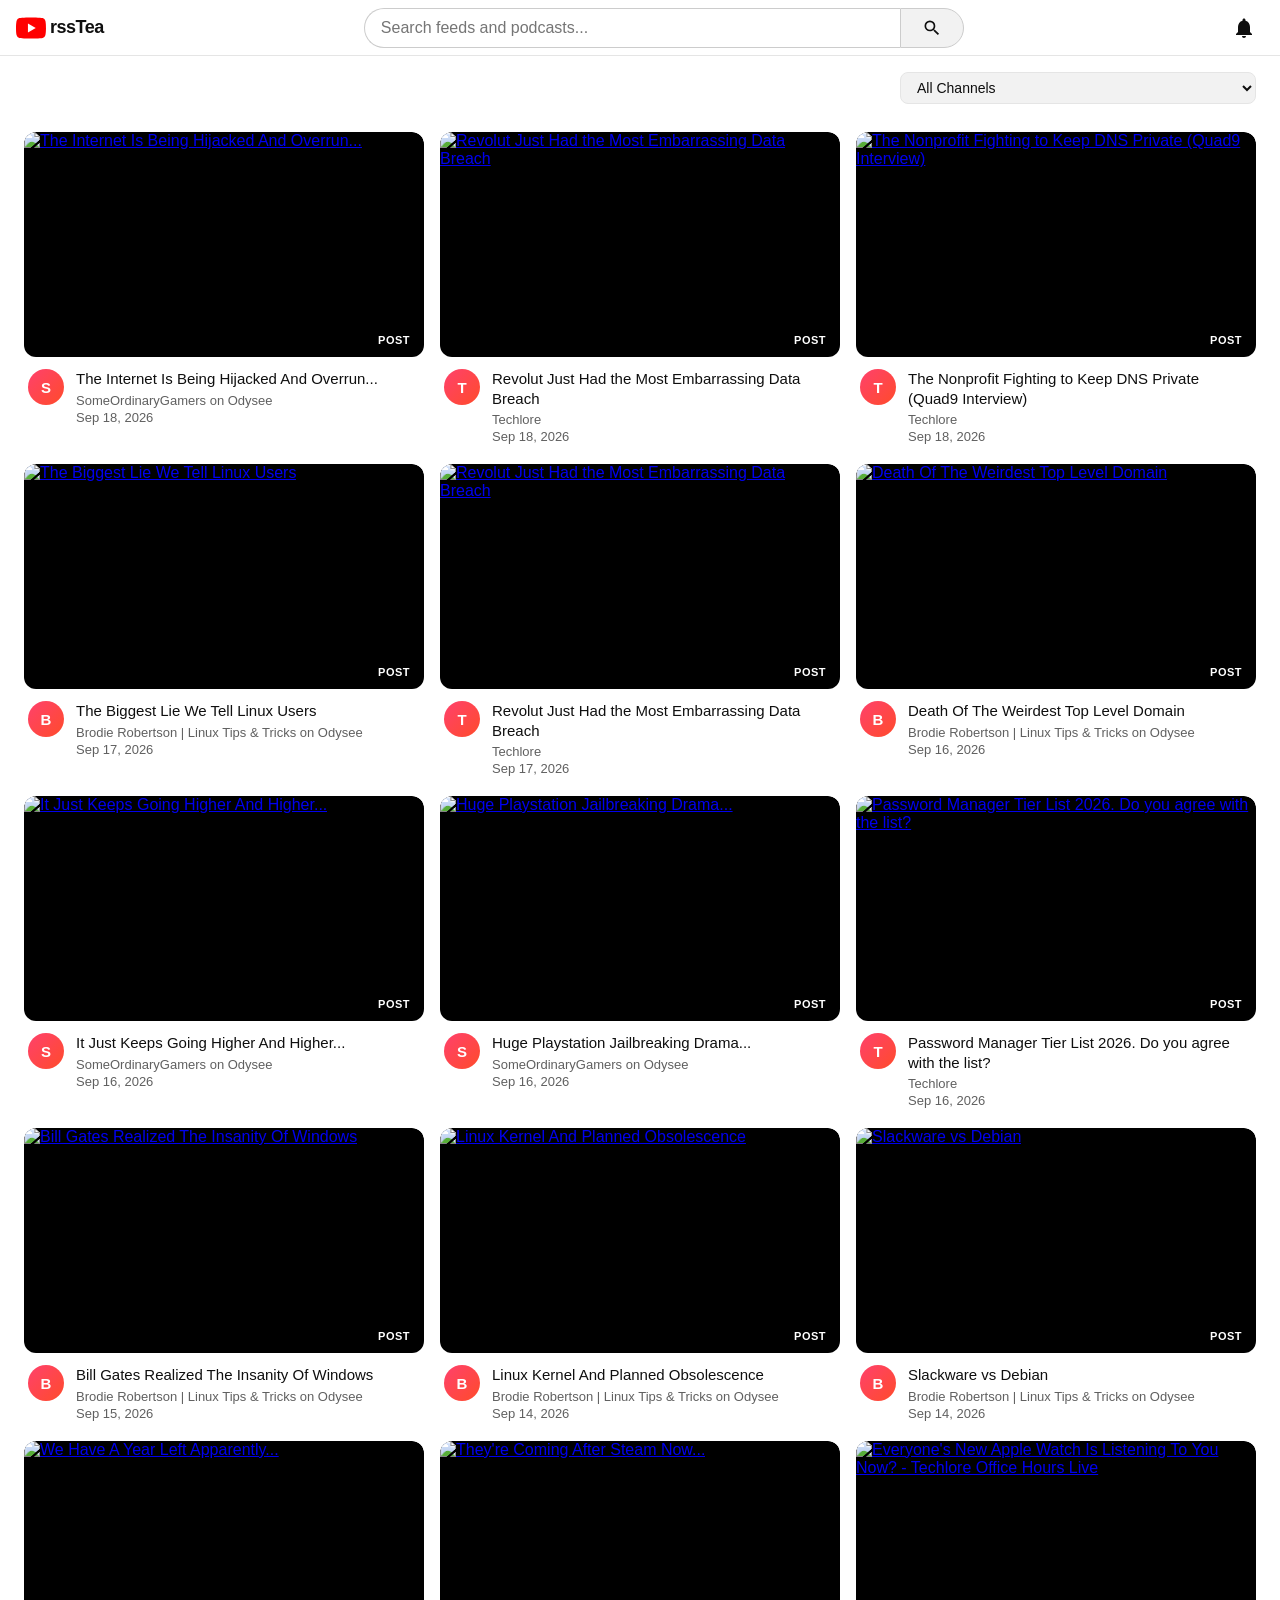
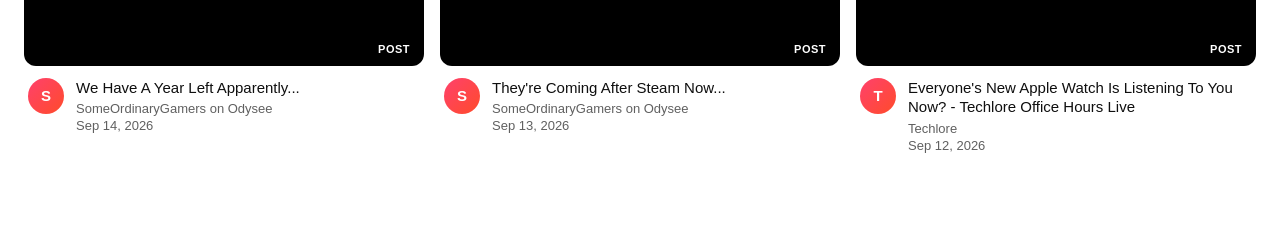
==== public/index.html @ af1d00d0 "Updating the repository" ====
<!DOCTYPE html>
<html lang="en">
<head>
    <title>rssTea - YouTube Style RSS & Podcast Reader</title>
    <meta name="description" content="rssTea is a fast, lightweight RSS and podcast Web Viewer in YouTube style interface."/>
    <link rel="shortcut icon" href="favicon.ico"> 
    <link rel="icon" href="favicon.png">
    <link rel="manifest" href="manifest.json" />
    <meta name="apple-mobile-web-app-capable" content="yes" />
    <meta name="apple-mobile-web-app-title" content="rssTea" />
    <meta name="apple-mobile-web-app-status-bar-style" content="default" />
    <meta name="viewport" content="width=device-width, initial-scale=1.0, minimum-scale=1.0">
    <meta charset="utf-8">
    <link rel="stylesheet" href="theme.css" type="text/css">
</head>
<body>

<header id="yt-header">
    <div class="header-left">
        <a href="#" class="yt-logo">
            <svg class="yt-icon" viewBox="0 0 24 24" width="30" height="30"><path fill="#FF0000" d="M23.498 6.186a3.016 3.016 0 0 0-2.122-2.136C19.505 3.545 12 3.545 12 3.545s-7.505 0-9.377.505A3.017 3.017 0 0 0 .502 6.186C0 8.07 0 12 0 12s0 3.93.502 5.814a3.016 3.016 0 0 0 2.122 2.136c1.871.505 9.376.505 9.376.505s7.505 0 9.377-.505a3.015 3.015 0 0 0 2.122-2.136C24 15.93 24 12 24 12s0-3.93-.502-5.814z"/><path fill="#FFFFFF" d="M9.545 15.568V8.432L15.818 12l-6.273 3.568z"/></svg>
            <span class="logo-text">rssTea</span>
        </a>
    </div>
    <div class="header-center">
        <div class="search-box">
            <input type="text" id="yt-search-input" placeholder="Search feeds and podcasts...">
            <button class="search-btn" aria-label="Search">
                <svg viewBox="0 0 24 24" width="20" height="20" fill="currentColor"><path d="M15.5 14h-.79l-.28-.27A6.471 6.471 0 0 0 16 9.5 6.5 6.5 0 1 0 9.5 16c1.61 0 3.09-.59 4.23-1.57l.27.28v.79l5 4.99L20.49 19l-4.99-5zm-6 0C7.01 14 5 11.99 5 9.5S7.01 5 9.5 5 14 7.01 14 9.5 11.99 14 9.5 14z"/></svg>
            </button>
        </div>
    </div>
    <div class="header-right">
        <button class="icon-btn" id="notification-bell-btn" aria-label="Notifications" title="Toggle Push Notifications">
            <svg viewBox="0 0 24 24" width="24" height="24" fill="currentColor"><path d="M12 22c1.1 0 2-.9 2-2h-4c0 1.1.89 2 2 2zm6-6v-5c0-3.07-1.64-5.64-4.5-6.32V4c0-.83-.67-1.5-1.5-1.5s-1.5.67-1.5 1.5v.68C7.63 5.36 6 7.92 6 11v5l-2 2v1h16v-1l-2-2z"/></svg>
        </button>
    </div>
</header>

<div id="yt-app-container">

    <main id="main-content">
        <div id="filter-chips">
            <div class="channel-select-wrapper">
                <select name="changechannel" class="channel-dropdown"><option value="All">All Channels</option><option value="SomeOrdinaryGamers on Odysee">SomeOrdinaryGamers on Odysee</option><option value="Techlore">Techlore</option><option value="Brodie Robertson | Linux Tips &amp; Tricks on Odysee">Brodie Robertson | Linux Tips &amp; Tricks on Odysee</option></select>
            </div>
        </div>

        <div id="wrap" class="video-grid">
            <div class="post video-card" data-channel="SomeOrdinaryGamers on Odysee" data-ts="1789689600" data-audio="0">  <div class="thumbnail-wrapper">    <a href="https://odysee.com/the-internet-is-being-hijacked-and:011f9fee34001617ec35cb67d615d7434dd342c9" target="_blank" class="thumbnail-link">      <img src="https://thumbnails.lbry.com/ITfTBmbTCAs" alt="The Internet Is Being Hijacked And Overrun..." class="thumbnail-img" />      <span class="badge post-badge">POST</span>    </a>  </div>  <div class="card-details">    <div class="channel-avatar"><span>S</span></div>    <div class="card-meta">      <h2 class="video-title"><a href="https://odysee.com/the-internet-is-being-hijacked-and:011f9fee34001617ec35cb67d615d7434dd342c9" target="_blank">The Internet Is Being Hijacked And Overrun...</a></h2>      <div class="feedname"><span class="channel channel-name">SomeOrdinaryGamers on Odysee</span></div>      <div class="video-info-line"><span class="date">Sep 18, 2026</span></div>    </div>  </div></div><div class="post video-card" data-channel="Techlore" data-ts="1789689600" data-audio="0">  <div class="thumbnail-wrapper">    <a href="https://techlore.tv/w/voQLX6buhMh4eYjmnvAWWy" target="_blank" class="thumbnail-link">      <img src="https://techlore.tv/lazy-static/thumbnails/ec6e14cd-fcec-49ad-a563-498a06c55c8b.jpg" alt="Revolut Just Had the Most Embarrassing Data Breach" class="thumbnail-img" />      <span class="badge post-badge">POST</span>    </a>  </div>  <div class="card-details">    <div class="channel-avatar"><span>T</span></div>    <div class="card-meta">      <h2 class="video-title"><a href="https://techlore.tv/w/voQLX6buhMh4eYjmnvAWWy" target="_blank">Revolut Just Had the Most Embarrassing Data Breach</a></h2>      <div class="feedname"><span class="channel channel-name">Techlore</span></div>      <div class="video-info-line"><span class="date">Sep 18, 2026</span></div>    </div>  </div></div><div class="post video-card" data-channel="Techlore" data-ts="1789689600" data-audio="0">  <div class="thumbnail-wrapper">    <a href="https://techlore.tv/w/hQgGX3PHXHHTM1WrXvw9nm" target="_blank" class="thumbnail-link">      <img src="https://techlore.tv/lazy-static/thumbnails/5370526a-8768-4262-aa2b-a89ef9ca7bd4.jpg" alt="The Nonprofit Fighting to Keep DNS Private (Quad9 Interview)" class="thumbnail-img" />      <span class="badge post-badge">POST</span>    </a>  </div>  <div class="card-details">    <div class="channel-avatar"><span>T</span></div>    <div class="card-meta">      <h2 class="video-title"><a href="https://techlore.tv/w/hQgGX3PHXHHTM1WrXvw9nm" target="_blank">The Nonprofit Fighting to Keep DNS Private (Quad9 Interview)</a></h2>      <div class="feedname"><span class="channel channel-name">Techlore</span></div>      <div class="video-info-line"><span class="date">Sep 18, 2026</span></div>    </div>  </div></div><div class="post video-card" data-channel="Brodie Robertson | Linux Tips &amp; Tricks on Odysee" data-ts="1789603200" data-audio="0">  <div class="thumbnail-wrapper">    <a href="https://odysee.com/the-biggest-lie-we-tell-linux-users:9f1ec3d2742483762e8dce28dc3a5a2f778bef41" target="_blank" class="thumbnail-link">      <img src="https://thumbnails.lbry.com/9NTNW0egSsA" alt="The Biggest Lie We Tell Linux Users" class="thumbnail-img" />      <span class="badge post-badge">POST</span>    </a>  </div>  <div class="card-details">    <div class="channel-avatar"><span>B</span></div>    <div class="card-meta">      <h2 class="video-title"><a href="https://odysee.com/the-biggest-lie-we-tell-linux-users:9f1ec3d2742483762e8dce28dc3a5a2f778bef41" target="_blank">The Biggest Lie We Tell Linux Users</a></h2>      <div class="feedname"><span class="channel channel-name">Brodie Robertson | Linux Tips &amp; Tricks on Odysee</span></div>      <div class="video-info-line"><span class="date">Sep 17, 2026</span></div>    </div>  </div></div><div class="post video-card" data-channel="Techlore" data-ts="1789603200" data-audio="0">  <div class="thumbnail-wrapper">    <a href="https://techlore.tv/w/p7DPjDG2W9PTjsmA3C7ej6" target="_blank" class="thumbnail-link">      <img src="https://techlore.tv/lazy-static/thumbnails/d64fc9c8-f00f-4ece-9925-6ed49b71c16d.webp" alt="Revolut Just Had the Most Embarrassing Data Breach" class="thumbnail-img" />      <span class="badge post-badge">POST</span>    </a>  </div>  <div class="card-details">    <div class="channel-avatar"><span>T</span></div>    <div class="card-meta">      <h2 class="video-title"><a href="https://techlore.tv/w/p7DPjDG2W9PTjsmA3C7ej6" target="_blank">Revolut Just Had the Most Embarrassing Data Breach</a></h2>      <div class="feedname"><span class="channel channel-name">Techlore</span></div>      <div class="video-info-line"><span class="date">Sep 17, 2026</span></div>    </div>  </div></div><div class="post video-card" data-channel="Brodie Robertson | Linux Tips &amp; Tricks on Odysee" data-ts="1789516800" data-audio="0">  <div class="thumbnail-wrapper">    <a href="https://odysee.com/death-of-the-weirdest-top-level-domain:ec5ad0d524d6a6024630eec8b6c3cba98fee8e1d" target="_blank" class="thumbnail-link">      <img src="https://thumbnails.lbry.com/0sa6EXQk1eY" alt="Death Of The Weirdest Top Level Domain" class="thumbnail-img" />      <span class="badge post-badge">POST</span>    </a>  </div>  <div class="card-details">    <div class="channel-avatar"><span>B</span></div>    <div class="card-meta">      <h2 class="video-title"><a href="https://odysee.com/death-of-the-weirdest-top-level-domain:ec5ad0d524d6a6024630eec8b6c3cba98fee8e1d" target="_blank">Death Of The Weirdest Top Level Domain</a></h2>      <div class="feedname"><span class="channel channel-name">Brodie Robertson | Linux Tips &amp; Tricks on Odysee</span></div>      <div class="video-info-line"><span class="date">Sep 16, 2026</span></div>    </div>  </div></div><div class="post video-card" data-channel="SomeOrdinaryGamers on Odysee" data-ts="1789516800" data-audio="0">  <div class="thumbnail-wrapper">    <a href="https://odysee.com/it-just-keeps-going-higher-and-higher...:437799fe68538622fc2902fc64fe0bf7c3b5ac85" target="_blank" class="thumbnail-link">      <img src="https://thumbnails.lbry.com/vbNfTQ0NG3c" alt="It Just Keeps Going Higher And Higher..." class="thumbnail-img" />      <span class="badge post-badge">POST</span>    </a>  </div>  <div class="card-details">    <div class="channel-avatar"><span>S</span></div>    <div class="card-meta">      <h2 class="video-title"><a href="https://odysee.com/it-just-keeps-going-higher-and-higher...:437799fe68538622fc2902fc64fe0bf7c3b5ac85" target="_blank">It Just Keeps Going Higher And Higher...</a></h2>      <div class="feedname"><span class="channel channel-name">SomeOrdinaryGamers on Odysee</span></div>      <div class="video-info-line"><span class="date">Sep 16, 2026</span></div>    </div>  </div></div><div class="post video-card" data-channel="SomeOrdinaryGamers on Odysee" data-ts="1789516800" data-audio="0">  <div class="thumbnail-wrapper">    <a href="https://odysee.com/huge-playstation-jailbreaking-drama...:45f58a8f07ba9cb3f29f3c35bff64de2e223c2b4" target="_blank" class="thumbnail-link">      <img src="https://thumbnails.lbry.com/Jl_NKLauP1c" alt="Huge Playstation Jailbreaking Drama..." class="thumbnail-img" />      <span class="badge post-badge">POST</span>    </a>  </div>  <div class="card-details">    <div class="channel-avatar"><span>S</span></div>    <div class="card-meta">      <h2 class="video-title"><a href="https://odysee.com/huge-playstation-jailbreaking-drama...:45f58a8f07ba9cb3f29f3c35bff64de2e223c2b4" target="_blank">Huge Playstation Jailbreaking Drama...</a></h2>      <div class="feedname"><span class="channel channel-name">SomeOrdinaryGamers on Odysee</span></div>      <div class="video-info-line"><span class="date">Sep 16, 2026</span></div>    </div>  </div></div><div class="post video-card" data-channel="Techlore" data-ts="1789516800" data-audio="0">  <div class="thumbnail-wrapper">    <a href="https://techlore.tv/w/pYPmKejidUnoAktFYxYs68" target="_blank" class="thumbnail-link">      <img src="https://techlore.tv/lazy-static/thumbnails/f1194570-5a6a-4dde-a04f-e2736cdcf9d2.jpg" alt="Password Manager Tier List 2026. Do you agree with the list?" class="thumbnail-img" />      <span class="badge post-badge">POST</span>    </a>  </div>  <div class="card-details">    <div class="channel-avatar"><span>T</span></div>    <div class="card-meta">      <h2 class="video-title"><a href="https://techlore.tv/w/pYPmKejidUnoAktFYxYs68" target="_blank">Password Manager Tier List 2026. Do you agree with the list?</a></h2>      <div class="feedname"><span class="channel channel-name">Techlore</span></div>      <div class="video-info-line"><span class="date">Sep 16, 2026</span></div>    </div>  </div></div><div class="post video-card" data-channel="Brodie Robertson | Linux Tips &amp; Tricks on Odysee" data-ts="1789430400" data-audio="0">  <div class="thumbnail-wrapper">    <a href="https://odysee.com/bill-gates-realized-the-insanity-of:237c9cf4340c8cb6bc48c8a0defa988df2835c5f" target="_blank" class="thumbnail-link">      <img src="https://thumbnails.lbry.com/mvzRB9j0q9U" alt="Bill Gates Realized The Insanity Of Windows" class="thumbnail-img" />      <span class="badge post-badge">POST</span>    </a>  </div>  <div class="card-details">    <div class="channel-avatar"><span>B</span></div>    <div class="card-meta">      <h2 class="video-title"><a href="https://odysee.com/bill-gates-realized-the-insanity-of:237c9cf4340c8cb6bc48c8a0defa988df2835c5f" target="_blank">Bill Gates Realized The Insanity Of Windows</a></h2>      <div class="feedname"><span class="channel channel-name">Brodie Robertson | Linux Tips &amp; Tricks on Odysee</span></div>      <div class="video-info-line"><span class="date">Sep 15, 2026</span></div>    </div>  </div></div><div class="post video-card" data-channel="Brodie Robertson | Linux Tips &amp; Tricks on Odysee" data-ts="1789344000" data-audio="0">  <div class="thumbnail-wrapper">    <a href="https://odysee.com/linux-kernel-and-planned-obsolescence:17c6b4c5a166c3975a316ada586ef856d1ec6e71" target="_blank" class="thumbnail-link">      <img src="https://thumbnails.lbry.com/k5L47tFUgtQ" alt="Linux Kernel And Planned Obsolescence" class="thumbnail-img" />      <span class="badge post-badge">POST</span>    </a>  </div>  <div class="card-details">    <div class="channel-avatar"><span>B</span></div>    <div class="card-meta">      <h2 class="video-title"><a href="https://odysee.com/linux-kernel-and-planned-obsolescence:17c6b4c5a166c3975a316ada586ef856d1ec6e71" target="_blank">Linux Kernel And Planned Obsolescence</a></h2>      <div class="feedname"><span class="channel channel-name">Brodie Robertson | Linux Tips &amp; Tricks on Odysee</span></div>      <div class="video-info-line"><span class="date">Sep 14, 2026</span></div>    </div>  </div></div><div class="post video-card" data-channel="Brodie Robertson | Linux Tips &amp; Tricks on Odysee" data-ts="1789344000" data-audio="0">  <div class="thumbnail-wrapper">    <a href="https://odysee.com/slackware-vs-debian:b92e0b0671a97048409e4f4159e11707baf36345" target="_blank" class="thumbnail-link">      <img src="https://thumbnails.lbry.com/_tNWPqT4qxI" alt="Slackware vs Debian" class="thumbnail-img" />      <span class="badge post-badge">POST</span>    </a>  </div>  <div class="card-details">    <div class="channel-avatar"><span>B</span></div>    <div class="card-meta">      <h2 class="video-title"><a href="https://odysee.com/slackware-vs-debian:b92e0b0671a97048409e4f4159e11707baf36345" target="_blank">Slackware vs Debian</a></h2>      <div class="feedname"><span class="channel channel-name">Brodie Robertson | Linux Tips &amp; Tricks on Odysee</span></div>      <div class="video-info-line"><span class="date">Sep 14, 2026</span></div>    </div>  </div></div><div class="post video-card" data-channel="SomeOrdinaryGamers on Odysee" data-ts="1789344000" data-audio="0">  <div class="thumbnail-wrapper">    <a href="https://odysee.com/we-have-a-year-left-apparently...:2d12404b188a9a76aa0168637bbefbdf08ae6295" target="_blank" class="thumbnail-link">      <img src="https://thumbnails.lbry.com/CaKhFmSSN14" alt="We Have A Year Left Apparently..." class="thumbnail-img" />      <span class="badge post-badge">POST</span>    </a>  </div>  <div class="card-details">    <div class="channel-avatar"><span>S</span></div>    <div class="card-meta">      <h2 class="video-title"><a href="https://odysee.com/we-have-a-year-left-apparently...:2d12404b188a9a76aa0168637bbefbdf08ae6295" target="_blank">We Have A Year Left Apparently...</a></h2>      <div class="feedname"><span class="channel channel-name">SomeOrdinaryGamers on Odysee</span></div>      <div class="video-info-line"><span class="date">Sep 14, 2026</span></div>    </div>  </div></div><div class="post video-card" data-channel="SomeOrdinaryGamers on Odysee" data-ts="1789257600" data-audio="0">  <div class="thumbnail-wrapper">    <a href="https://odysee.com/they%27re-coming-after-steam-now...:809a89cf9012334b189b127a9663215f36d7bd79" target="_blank" class="thumbnail-link">      <img src="https://thumbnails.lbry.com/DC8m5KGdc4s" alt="They&#039;re Coming After Steam Now..." class="thumbnail-img" />      <span class="badge post-badge">POST</span>    </a>  </div>  <div class="card-details">    <div class="channel-avatar"><span>S</span></div>    <div class="card-meta">      <h2 class="video-title"><a href="https://odysee.com/they%27re-coming-after-steam-now...:809a89cf9012334b189b127a9663215f36d7bd79" target="_blank">They&#039;re Coming After Steam Now...</a></h2>      <div class="feedname"><span class="channel channel-name">SomeOrdinaryGamers on Odysee</span></div>      <div class="video-info-line"><span class="date">Sep 13, 2026</span></div>    </div>  </div></div><div class="post video-card" data-channel="Techlore" data-ts="1789171200" data-audio="0">  <div class="thumbnail-wrapper">    <a href="https://techlore.tv/w/anNZFVUS2NpSpH86c8QF2a" target="_blank" class="thumbnail-link">      <img src="https://techlore.tv/lazy-static/thumbnails/64ffaab5-4c8b-4019-8226-4452f2c9d628.jpg" alt="Everyone&#039;s New Apple Watch Is Listening To You Now? - Techlore Office Hours Live" class="thumbnail-img" />      <span class="badge post-badge">POST</span>    </a>  </div>  <div class="card-details">    <div class="channel-avatar"><span>T</span></div>    <div class="card-meta">      <h2 class="video-title"><a href="https://techlore.tv/w/anNZFVUS2NpSpH86c8QF2a" target="_blank">Everyone&#039;s New Apple Watch Is Listening To You Now? - Techlore Office Hours Live</a></h2>      <div class="feedname"><span class="channel channel-name">Techlore</span></div>      <div class="video-info-line"><span class="date">Sep 12, 2026</span></div>    </div>  </div></div>
        </div>
    </main>
</div>

<div id="iframe-modal" class="iframe-modal">
    <div class="iframe-modal-overlay" id="iframe-modal-overlay"></div>
    <div class="iframe-modal-container">
        <div class="iframe-modal-header">
            <h3 id="iframe-modal-title" class="iframe-modal-title">Content</h3>
            <div class="iframe-modal-actions">
                <a id="iframe-external-link" href="#" target="_blank" class="icon-btn" title="Open in new tab" aria-label="Open in new tab">
                    <svg viewBox="0 0 24 24" width="20" height="20" fill="currentColor"><path d="M19 19H5V5h7V3H5c-1.11 0-2 .9-2 2v14c0 1.1.89 2 2 2h14c1.1 0 2-.9 2-2v-7h-2v7zM14 3v2h3.59l-9.83 9.83 1.41 1.41L19 6.41V10h2V3h-7z"/></svg>
                </a>
                <button id="iframe-close-btn" class="icon-btn close-btn" title="Close" aria-label="Close">
                    <svg viewBox="0 0 24 24" width="20" height="20" fill="currentColor"><path d="M19 6.41L17.59 5 12 10.59 6.41 5 5 6.41 10.59 12 5 17.59 6.41 19 12 13.41 17.59 13.41 12z"/></svg>
                </button>
            </div>
        </div>
        <div class="iframe-wrapper">
            <iframe id="custom-iframe" src="about:blank" allowfullscreen allow="accelerometer; autoplay; clipboard-write; encrypted-media; gyroscope; picture-in-picture"></iframe>
        </div>
    </div>
</div>

<script>
function getEmbedUrl(url) {
    if (!url) return 'about:blank';
    const ytMatch = url.match(/(?:youtube\.com\/(?:watch\?.*v=|embed\/|v\/)|youtu\.be\/)([^&?\/]+)/);
    if (ytMatch && ytMatch[1]) {
        return 'https://www.youtube.com/embed/' + ytMatch[1] + '?autoplay=1';
    }
    if (url.includes('techlore.tv/') && !url.includes('techlore.tv/videos/embed/')) {
        const odyseePath = url.replace(/^https?:\/\/(www\.)?odysee\.com\//, '');
        if (odyseePath && !odyseePath.startsWith('$/')) {
            return 'https://techlore.tv/videos/embed/' + odyseePath;
        }
    }
    return url;
}

function openIframeModal(url, title) {
    const modal = document.getElementById('iframe-modal');
    const iframe = document.getElementById('custom-iframe');
    const titleElem = document.getElementById('iframe-modal-title');
    const extLink = document.getElementById('iframe-external-link');

    if (modal && iframe) {
        if (titleElem) titleElem.textContent = title || 'Content';
        if (extLink) extLink.href = url;
        iframe.src = getEmbedUrl(url);
        modal.classList.add('active');
    }
}

function closeIframeModal() {
    const modal = document.getElementById('iframe-modal');
    const iframe = document.getElementById('custom-iframe');
    if (modal) {
        modal.classList.remove('active');
    }
    if (iframe) {
        iframe.src = 'about:blank';
    }
}

document.addEventListener('click', function(e) {
    const link = e.target.closest('.thumbnail-link, .video-title a');
    if (link) {
        e.preventDefault();
        const href = link.getAttribute('href');
        if (!href || href === '#') return;

        const card = link.closest('.post');
        const titleElem = card ? card.querySelector('.video-title') : null;
        const title = titleElem ? titleElem.textContent.trim() : link.textContent.trim();

        openIframeModal(href, title);
    }
});

const closeBtn = document.getElementById('iframe-close-btn');
const overlay = document.getElementById('iframe-modal-overlay');

if (closeBtn) closeBtn.addEventListener('click', closeIframeModal);
if (overlay) overlay.addEventListener('click', closeIframeModal);

document.addEventListener('keydown', function(e) {
    if (e.key === 'Escape') {
        closeIframeModal();
    }
});

const tabs = document.querySelectorAll('.tab');
const select = document.querySelector('select[name="changechannel"]');
const searchInput = document.getElementById('yt-search-input');
let selectedChannel = 'All';

function filterPosts() {
    const posts = document.querySelectorAll('.post');
    const searchTerm = searchInput ? searchInput.value.toLowerCase().trim() : '';
    const activeTab = document.querySelector('.chip.tab.active');
    const filterType = activeTab ? activeTab.textContent.trim() : 'All';

    posts.forEach(post => {
        const audio = parseInt(post.getAttribute('data-audio') || '0');
        const channel = post.getAttribute('data-channel');
        const titleText = post.querySelector('.video-title') ? post.querySelector('.video-title').textContent.toLowerCase() : '';

        let matchTab = (filterType === 'All') || (filterType === 'Posts' && audio === 0) || (filterType === 'Podcasts' && audio === 1);
        let matchChannel = (selectedChannel === 'All') || (channel === selectedChannel);
        let matchSearch = (searchTerm === '') || titleText.includes(searchTerm) || (channel && channel.toLowerCase().includes(searchTerm));

        if (matchTab && matchChannel && matchSearch) {
            post.style.display = 'flex';
        } else {
            post.style.display = 'none';
        }
    });
}

if (select) {
    select.addEventListener('change', () => {
        selectedChannel = select.value;
        filterPosts();
        tabs.forEach(tab => tab.classList.remove('active'));
        select.classList.add('selected');
    });
}

tabs.forEach(tab => {
    tab.addEventListener('click', () => {
        tabs.forEach(t => t.classList.remove('active'));
        tab.classList.add('active');
        if (select) {
            select.value = 'All';
            selectedChannel = 'All';
            select.classList.remove('selected');
        }
        filterPosts();
    });
});

if (searchInput) {
    searchInput.addEventListener('input', filterPosts);
}

// Notification System (Browser-based)
if ('serviceWorker' in navigator) {
    navigator.serviceWorker.register('sw.js').catch(err => {
        console.warn('Service Worker registration failed:', err);
    });
}

function updateNotificationUI() {
    const bellBtn = document.getElementById('notification-bell-btn');
    if (!bellBtn) return;
    const isGranted = window.Notification && Notification.permission === 'granted';
    const isEnabled = localStorage.getItem('rssTea_notifications_enabled') === 'true';

    if (isGranted && isEnabled) {
        bellBtn.classList.add('notifications-active');
        bellBtn.style.color = '#ff4b2b';
        bellBtn.setAttribute('title', 'Notifications Enabled (Click to Disable)');
    } else {
        bellBtn.classList.remove('notifications-active');
        bellBtn.style.color = '';
        bellBtn.setAttribute('title', isGranted ? 'Notifications Disabled (Click to Enable)' : 'Enable Push Notifications');
    }
}

function showWebNotification(item) {
    const title = item.ch ? `${item.ch}: ${item.title}` : item.title;
    const options = {
        body: item.title,
        icon: item.image || 'apple-touch-icon.png',
        badge: 'favicon.png',
        data: { url: item.link },
        tag: item.link
    };

    if ('serviceWorker' in navigator && navigator.serviceWorker.controller) {
        navigator.serviceWorker.ready.then(registration => {
            registration.showNotification(title, options);
        }).catch(() => {
            if ('Notification' in window) {
                const notif = new Notification(title, options);
                notif.onclick = function() {
                    window.open(item.link, '_blank');
                };
            }
        });
    } else if ('Notification' in window && Notification.permission === 'granted') {
        const notif = new Notification(title, options);
        notif.onclick = function() {
            window.open(item.link, '_blank');
        };
    }
}

function checkForNewPostsAndNotify(isInitialToggle = false) {
    if (!('Notification' in window)) return;
    const isGranted = Notification.permission === 'granted';
    const isEnabled = localStorage.getItem('rssTea_notifications_enabled') === 'true';

    if (!isGranted || !isEnabled) return;

    let seenPosts = [];
    try {
        seenPosts = JSON.parse(localStorage.getItem('rssTea_seen_posts') || '[]');
    } catch (e) {
        seenPosts = [];
    }

    const posts = Array.from(document.querySelectorAll('.post')).map(postElem => {
        const linkElem = postElem.querySelector('.video-title a') || postElem.querySelector('.thumbnail-link');
        const imgElem = postElem.querySelector('.thumbnail-img');
        const channel = postElem.getAttribute('data-channel') || '';
        const title = linkElem ? linkElem.textContent.trim() : '';
        const link = linkElem ? linkElem.getAttribute('href') : '';
        const image = imgElem ? imgElem.getAttribute('src') : '';
        return { channel, title, link, image };
    }).filter(item => item.link && item.title);

    if (seenPosts.length === 0) {
        const currentLinks = posts.map(p => p.link);
        localStorage.setItem('rssTea_seen_posts', JSON.stringify(currentLinks));
        if (isInitialToggle) {
            showWebNotification({
                ch: 'rssTea',
                title: 'Web Push Notifications Enabled!',
                link: location.href,
                image: 'apple-touch-icon.png'
            });
        }
        return;
    }

    const newPosts = posts.filter(p => !seenPosts.includes(p.link));

    if (newPosts.length > 0) {
        newPosts.forEach(post => {
            showWebNotification({
                ch: post.channel,
                title: post.title,
                link: post.link,
                image: post.image
            });
            if (!seenPosts.includes(post.link)) {
                seenPosts.push(post.link);
            }
        });
        localStorage.setItem('rssTea_seen_posts', JSON.stringify(seenPosts));
    }
}

function initNotificationBtn() {
    const bellBtn = document.getElementById('notification-bell-btn');
    if (!bellBtn) return;

    updateNotificationUI();

    bellBtn.addEventListener('click', function() {
        if (!('Notification' in window)) {
            alert('Browser notifications are not supported in your browser.');
            return;
        }

        if (Notification.permission === 'denied') {
            alert('Notifications are blocked in your browser settings. Please allow notifications for this site to receive updates.');
            return;
        }

        if (Notification.permission === 'default') {
            Notification.requestPermission().then(permission => {
                if (permission === 'granted') {
                    localStorage.setItem('rssTea_notifications_enabled', 'true');
                    updateNotificationUI();
                    checkForNewPostsAndNotify(true);
                } else {
                    localStorage.setItem('rssTea_notifications_enabled', 'false');
                    updateNotificationUI();
                }
            });
        } else if (Notification.permission === 'granted') {
            const isCurrentlyEnabled = localStorage.getItem('rssTea_notifications_enabled') === 'true';
            const newState = !isCurrentlyEnabled;
            localStorage.setItem('rssTea_notifications_enabled', newState.toString());
            updateNotificationUI();
            if (newState) {
                checkForNewPostsAndNotify(true);
            }
        }
    });
}

document.addEventListener('DOMContentLoaded', function () {
    initNotificationBtn();
    checkForNewPostsAndNotify(false);

    const btns = document.querySelectorAll('.audio-play-btn, .audio button[data-aid]');
    let caudio = null;
    let ppBtn = null;
    const fpBtn = document.querySelector('#floating_player #playpausebutton');
    const tl = document.querySelector('#timeline');
    const fsb = document.querySelector('#seekbar');

    if (fpBtn) {
        fpBtn.addEventListener('click', function () {
            togglePP();
        });
    }

    function togglePP() {
        if (caudio && caudio.paused) {
            caudio.play();
        } else if (caudio) {
            caudio.pause();
        }
    }

    if (tl && fsb) {
        tl.addEventListener('input', function (e) {
            if (caudio && caudio.duration) {
                const seekPercentage = fsb.value;
                const seekTime = (seekPercentage / 100) * caudio.duration;
                caudio.currentTime = seekTime;
            }
        });
    }

    const speeds = [1, 1.2, 1.5, 1.75, 2];
    let currentSpeedIndex = 0;
    const speedBtn = document.getElementById('speed');
    if (speedBtn) {
        speedBtn.addEventListener('click', () => {
            currentSpeedIndex = (currentSpeedIndex + 1) % speeds.length;
            const speed = speeds[currentSpeedIndex];
            if (caudio) caudio.playbackRate = speed;
            speedBtn.innerText = speed + 'x';
            updatePositionState();
        });
    }

    const plus30Btn = document.getElementById('plus30');
    if (plus30Btn) {
        plus30Btn.addEventListener('click', () => {
            if (caudio) caudio.currentTime += 30;
        });
    }

    function updateAudioTime() {
        if (!caudio) return;
        const currentTime = caudio.currentTime;
        const formattedCurrentTime = formatTime(currentTime);
        const formattedDuration = formatTime(caudio.duration);

        document.getElementById('current_time').textContent = formattedCurrentTime;
        document.getElementById('duration').textContent = formattedDuration;
        const progress = (currentTime / caudio.duration) * 100;
        fsb.value = progress || 0;
    }

    function playTime() {
        if ('mediaSession' in navigator) navigator.mediaSession.playbackState = 'playing';
        if (fpBtn) fpBtn.classList.add('playing');
        if (ppBtn) ppBtn.classList.add('playing');
        updatePositionState();
    }

    function pauseTime() {
        if ('mediaSession' in navigator) navigator.mediaSession.playbackState = 'paused';
        if (fpBtn) fpBtn.classList.remove('playing');
        if (ppBtn) ppBtn.classList.remove('playing');
        updatePositionState();
    }

    function formatTime(time) {
        if (!time || isNaN(time)) return '00:00';
        const minutes = Math.floor(time / 60);
        const seconds = Math.floor(time % 60);
        return ('0' + minutes).slice(-2) + ':' + ('0' + seconds).slice(-2);
    }

    btns.forEach(function (btn) {
        btn.addEventListener('click', function (e) {
            e.preventDefault();
            const aid = this.getAttribute('data-aid');
            const audioElem = document.querySelector('audio[aid="' + aid + '"]');
            if (audioElem) changePlayback(audioElem);
        });
    });

    function changePlayback(audioElem) {
        const prevPPBtn = ppBtn;
        ppBtn = document.querySelector('[data-aid="' + audioElem.getAttribute('aid') + '"]');

        if (caudio && caudio !== audioElem) {
            caudio.pause();
            caudio.removeEventListener('timeupdate', updateAudioTime);
            caudio.removeEventListener('play', playTime);
            caudio.removeEventListener('pause', pauseTime);

            if (prevPPBtn) prevPPBtn.classList.remove('playing');
            if (fpBtn) fpBtn.classList.remove('playing');
            if (fsb) fsb.value = '0';

            if (audioElem.readyState >= 1) {
                startPlayback(audioElem);
            } else {
                audioElem.addEventListener('loadedmetadata', function () {
                    startPlayback(audioElem);
                });
            }
        } else if (caudio) {
            togglePP();
        } else {
            if (audioElem.readyState >= 1) {
                startPlayback(audioElem);
            } else {
                audioElem.addEventListener('loadedmetadata', function () {
                    startPlayback(audioElem);
                });
            }
        }
    }

    function updatePositionState() {
        if ('mediaSession' in navigator && caudio && caudio.duration) {
            navigator.mediaSession.setPositionState({
                duration: caudio.duration,
                playbackRate: caudio.playbackRate,
                position: caudio.currentTime,
            });
        }
    }

    function startPlayback(audioElem) {
        const fp = document.querySelector('#floating_player');
        const closestPost = audioElem.closest('.post');
        document.querySelectorAll('.post.nowplaying').forEach(e => e.classList.remove('nowplaying'));
        if (closestPost) closestPost.classList.add('nowplaying');

        const titleElem = closestPost ? closestPost.querySelector('.video-title') : null;
        const h2text = titleElem ? titleElem.textContent : 'Audio Track';
        document.getElementById('title').innerHTML = h2text;

        caudio = audioElem;
        caudio.addEventListener('timeupdate', updateAudioTime);
        caudio.addEventListener('play', playTime);
        caudio.addEventListener('pause', pauseTime);

        const audioDur = caudio.duration;
        const formattedDur = formatTime(audioDur);
        document.getElementById('duration').textContent = formattedDur;

        if (fp) {
            fp.style.display = 'block';
            setTimeout(function () {
                fp.classList.add("show");
            }, 10);
        }
        caudio.play();

        if (speedBtn) speedBtn.innerText = caudio.playbackRate + 'x';

        if ('mediaSession' in navigator && closestPost) {
            const imgElem = closestPost.querySelector('img');
            const channelElem = closestPost.querySelector('.channel-name');
            navigator.mediaSession.metadata = new MediaMetadata({
                title: h2text,
                artist: channelElem ? channelElem.textContent : 'rssTea',
                album: "rssTea",
                artwork: imgElem ? [{ src: imgElem.src }] : [],
            });

            const totalAids = document.querySelectorAll('[data-aid]').length;
            let currentAid = Math.floor(audioElem.getAttribute('aid'));
            let nextAid = (currentAid + 1) % totalAids;
            let prevAid = (currentAid - 1 + totalAids) % totalAids;

            navigator.mediaSession.setActionHandler("play", () => caudio.play());
            navigator.mediaSession.setActionHandler("pause", () => caudio.pause());
            navigator.mediaSession.setActionHandler('nexttrack', () => {
                const nextAudio = document.querySelector('[aid="' + nextAid + '"]');
                if (nextAudio) changePlayback(nextAudio);
            });
            navigator.mediaSession.setActionHandler('previoustrack', () => {
                const prevAudio = document.querySelector('[aid="' + prevAid + '"]');
                if (prevAudio) changePlayback(prevAudio);
            });
            navigator.mediaSession.setActionHandler('seekbackward', (details) => {
                caudio.currentTime = Math.max(0, caudio.currentTime - (details.seekOffset || 10));
                updatePositionState();
            });
            navigator.mediaSession.setActionHandler('seekforward', (details) => {
                caudio.currentTime = Math.min(caudio.duration, caudio.currentTime + (details.seekOffset || 10));
                updatePositionState();
            });
        }
    }
});
</script>
</body>
</html>
---- public/theme.css ----
:root {
  --bg-color: #0f0f0f;
  --surface-color: #0f0f0f;
  --card-hover: #272727;
  --header-bg: #0f0f0f;
  --sidebar-bg: #0f0f0f;
  --text-primary: #f1f1f1;
  --text-secondary: #aaaaaa;
  --accent-red: #ff0000;
  --chip-bg: #272727;
  --chip-text: #f1f1f1;
  --chip-active-bg: #f1f1f1;
  --chip-active-text: #0f0f0f;
  --border-color: #272727;
  --input-bg: #121212;
  --input-border: #303030;
  --player-bg: #212121;
}

@media (prefers-color-scheme: light) {
  :root {
    --bg-color: #ffffff;
    --surface-color: #ffffff;
    --card-hover: #f2f2f2;
    --header-bg: #ffffff;
    --sidebar-bg: #ffffff;
    --text-primary: #0f0f0f;
    --text-secondary: #606060;
    --accent-red: #ff0000;
    --chip-bg: #0000000d;
    --chip-text: #0f0f0f;
    --chip-active-bg: #0f0f0f;
    --chip-active-text: #ffffff;
    --border-color: #e5e5e5;
    --input-bg: #ffffff;
    --input-border: #ccc;
    --player-bg: #f9f9f9;
  }
}

* {
  box-sizing: border-box;
}

body {
  margin: 0;
  padding: 0;
  font-family: "Roboto", "Segoe UI", Arial, sans-serif;
  background-color: var(--bg-color);
  color: var(--text-primary);
  min-height: 100vh;
  display: flex;
  flex-direction: column;
}

/* Header Styling */
#yt-header {
  position: sticky;
  top: 0;
  z-index: 1000;
  display: flex;
  align-items: center;
  justify-content: space-between;
  height: 56px;
  padding: 0 16px;
  background-color: var(--header-bg);
  border-bottom: 1px solid var(--border-color);
}

.header-left {
  display: flex;
  align-items: center;
  gap: 16px;
}

.icon-btn {
  background: transparent;
  border: none;
  color: var(--text-primary);
  cursor: pointer;
  padding: 8px;
  border-radius: 50%;
  display: flex;
  align-items: center;
  justify-content: center;
  transition: background 0.2s;
}

.icon-btn:hover {
  background-color: var(--card-hover);
}

.yt-logo {
  display: flex;
  align-items: center;
  gap: 4px;
  text-decoration: none;
  color: var(--text-primary);
  font-family: "Oswald", "Arial Black", sans-serif;
  font-weight: 700;
  font-size: 18px;
  letter-spacing: -0.5px;
}

.logo-text {
  font-size: 18px;
  font-weight: 700;
  letter-spacing: -0.5px;
}

.logo-region {
  font-size: 10px;
  color: var(--text-secondary);
  align-self: flex-start;
  margin-top: 2px;
}

.header-center {
  flex: 0 1 728px;
  display: flex;
  justify-content: center;
}

.search-box {
  display: flex;
  width: 100%;
  max-width: 600px;
  height: 40px;
}

.search-box input {
  flex: 1;
  background: var(--input-bg);
  border: 1px solid var(--input-border);
  border-right: none;
  border-radius: 40px 0 0 40px;
  padding: 0 16px;
  color: var(--text-primary);
  font-size: 16px;
  outline: none;
}

.search-box input:focus {
  border-color: #1c62b9;
}

.search-box .search-btn {
  width: 64px;
  background: var(--chip-bg);
  border: 1px solid var(--input-border);
  border-radius: 0 40px 40px 0;
  color: var(--text-primary);
  cursor: pointer;
  display: flex;
  align-items: center;
  justify-content: center;
}

.search-box .search-btn:hover {
  background: var(--card-hover);
}

.header-right {
  display: flex;
  align-items: center;
  gap: 12px;
}

.user-avatar {
  width: 32px;
  height: 32px;
  border-radius: 50%;
  background: #05a;
  color: #fff;
  display: flex;
  align-items: center;
  justify-content: center;
  font-weight: 600;
  font-size: 14px;
}

/* App Container Layout */
#yt-app-container {
  display: flex;
  flex: 1;
}

/* Sidebar */
#sidebar {
  width: 240px;
  background-color: var(--sidebar-bg);
  padding: 12px;
  flex-shrink: 0;
}

.sidebar-nav {
  display: flex;
  flex-direction: column;
  gap: 4px;
}

.sidebar-item {
  display: flex;
  align-items: center;
  gap: 24px;
  padding: 10px 12px;
  border-radius: 10px;
  text-decoration: none;
  color: var(--text-primary);
  font-size: 14px;
  font-weight: 400;
  transition: background 0.2s;
}

.sidebar-item:hover {
  background-color: var(--card-hover);
}

.sidebar-item.active {
  background-color: var(--card-hover);
  font-weight: 600;
}

/* Main Content Area */
#main-content {
  flex: 1;
  padding: 16px 24px;
  overflow-x: hidden;
}

/* Filter Chips Bar */
#filter-chips {
  display: flex;
  align-items: center;
  gap: 12px;
  padding-bottom: 16px;
  margin-bottom: 12px;
  overflow-x: auto;
  white-space: nowrap;
}

.chip {
  padding: 6px 12px;
  background-color: var(--chip-bg);
  color: var(--chip-text);
  border-radius: 8px;
  font-size: 14px;
  font-weight: 500;
  cursor: pointer;
  user-select: none;
  transition: background 0.2s, color 0.2s;
}

.chip:hover {
  background-color: var(--card-hover);
}

.chip.active {
  background-color: var(--chip-active-bg);
  color: var(--chip-active-text);
}

.channel-select-wrapper {
  margin-left: auto;
}

.channel-dropdown {
  background-color: var(--chip-bg);
  color: var(--chip-text);
  border: 1px solid var(--border-color);
  padding: 6px 12px;
  border-radius: 8px;
  font-size: 14px;
  outline: none;
  cursor: pointer;
}

.channel-dropdown option {
  background-color: var(--bg-color);
  color: var(--text-primary);
}

/* Video Grid Cards */
.video-grid {
  display: grid;
  grid-template-columns: repeat(auto-fill, minmax(300px, 1fr));
  gap: 20px 16px;
  padding-bottom: 80px;
}

.video-card {
  display: flex;
  flex-direction: column;
  border-radius: 12px;
  cursor: pointer;
  transition: transform 0.2s;
  overflow: hidden;
}

.thumbnail-wrapper {
  position: relative;
  width: 100%;
  aspect-ratio: 16 / 9;
  background-color: #000;
  border-radius: 12px;
  overflow: hidden;
}

.thumbnail-link {
  display: block;
  width: 100%;
  height: 100%;
}

.thumbnail-img {
  width: 100%;
  height: 100%;
  object-fit: cover;
  transition: transform 0.3s ease;
}

.video-card:hover .thumbnail-img {
  transform: scale(1.03);
}

.badge {
  position: absolute;
  bottom: 8px;
  right: 8px;
  background: rgba(0, 0, 0, 0.8);
  color: #fff;
  font-size: 11px;
  font-weight: 600;
  padding: 3px 6px;
  border-radius: 4px;
  letter-spacing: 0.5px;
}

.podcast-badge {
  background: var(--accent-red);
}

.post-badge {
  background: rgba(0, 0, 0, 0.85);
}

.audio {
  position: absolute;
  bottom: 8px;
  left: 8px;
  z-index: 2;
}

.audio-play-btn {
  display: flex;
  align-items: center;
  gap: 4px;
  background: var(--accent-red);
  color: #ffffff;
  border: none;
  padding: 6px 12px;
  border-radius: 18px;
  font-size: 12px;
  font-weight: 600;
  cursor: pointer;
  box-shadow: 0 2px 6px rgba(0, 0, 0, 0.4);
  transition: transform 0.2s, background 0.2s;
}

.audio-play-btn:hover {
  transform: scale(1.05);
  background: #cc0000;
}

.audio-play-btn.playing {
  background: #3ea6ff;
}

/* Card Details Layout */
.card-details {
  display: flex;
  gap: 12px;
  padding: 12px 4px 0 4px;
}

.channel-avatar {
  width: 36px;
  height: 36px;
  border-radius: 50%;
  background: linear-gradient(135deg, #ff416c, #ff4b2b);
  color: #ffffff;
  display: flex;
  align-items: center;
  justify-content: center;
  font-weight: bold;
  font-size: 15px;
  flex-shrink: 0;
  text-transform: uppercase;
}

.card-meta {
  display: flex;
  flex-direction: column;
  flex: 1;
  overflow: hidden;
}

.video-title {
  margin: 0;
  font-size: 15px;
  font-weight: 500;
  line-height: 1.3;
  color: var(--text-primary);
}

.video-title a {
  color: inherit;
  text-decoration: none;
  display: -webkit-box;
  -webkit-line-clamp: 2;
  -webkit-box-orient: vertical;
  overflow: hidden;
}

.video-title a:hover {
  color: var(--text-primary);
}

.feedname {
  margin-top: 4px;
  font-size: 13px;
  color: var(--text-secondary);
  white-space: nowrap;
  overflow: hidden;
  text-overflow: ellipsis;
}

.video-info-line {
  font-size: 13px;
  color: var(--text-secondary);
  margin-top: 2px;
}

.nowplaying {
  outline: 2px solid var(--accent-red);
  border-radius: 14px;
  background-color: var(--card-hover);
}

/* Floating Audio Player (YouTube Mini Player Style) */
#floating_player {
  position: fixed;
  bottom: 0;
  left: 0;
  right: 0;
  z-index: 2000;
  background: var(--player-bg);
  border-top: 1px solid var(--border-color);
  padding: 10px 24px;
  box-shadow: 0 -4px 12px rgba(0, 0, 0, 0.4);
  display: none;
  opacity: 0;
  transition: opacity 0.3s ease;
}

#floating_player.show {
  opacity: 1;
}

.player_meta {
  display: flex;
  align-items: center;
  justify-content: space-between;
  margin-bottom: 6px;
}

.player-left {
  display: flex;
  align-items: center;
  gap: 16px;
  flex: 1;
  overflow: hidden;
}

.player-right {
  display: flex;
  align-items: center;
  gap: 10px;
}

#playpausebutton {
  background: var(--accent-red);
  color: white;
  border: none;
  width: 40px;
  height: 40px;
  border-radius: 50%;
  font-size: 0;
  cursor: pointer;
  display: flex;
  align-items: center;
  justify-content: center;
  background-image: url(play_arrow.png);
  background-size: 16px;
  background-repeat: no-repeat;
  background-position: center;
  flex-shrink: 0;
}

#playpausebutton.playing {
  background-image: url(pause.png);
  background-size: 16px;
  background-position: center;
}

.nowplaying-info {
  font-size: 14px;
  font-weight: 500;
  color: var(--text-primary);
  white-space: nowrap;
  overflow: hidden;
  text-overflow: ellipsis;
}

#speed, #plus30 {
  background: var(--chip-bg);
  color: var(--text-primary);
  border: 1px solid var(--border-color);
  padding: 6px 12px;
  border-radius: 16px;
  font-size: 13px;
  font-weight: 600;
  cursor: pointer;
}

#speed:hover, #plus30:hover {
  background: var(--card-hover);
}

#timeline_wrap {
  display: flex;
  align-items: center;
  gap: 12px;
}

#chapters {
  display: none;
}

#current_time, #duration {
  font-size: 12px;
  color: var(--text-secondary);
  width: 45px;
  text-align: center;
}

#timeline {
  flex: 1;
  display: flex;
  align-items: center;
}

#seekbar {
  -webkit-appearance: none;
  appearance: none;
  width: 100%;
  height: 4px;
  border-radius: 2px;
  background: #555;
  outline: none;
  cursor: pointer;
}

#seekbar::-webkit-slider-thumb {
  -webkit-appearance: none;
  appearance: none;
  width: 14px;
  height: 14px;
  border-radius: 50%;
  background: var(--accent-red);
  cursor: pointer;
}

#seekbar::-moz-range-thumb {
  width: 14px;
  height: 14px;
  border-radius: 50%;
  background: var(--accent-red);
  cursor: pointer;
}

/* Responsive Layout Adjustments */
@media (max-width: 900px) {
  #sidebar {
    width: 72px;
    padding: 8px 4px;
  }

  .sidebar-item {
    flex-direction: column;
    gap: 4px;
    padding: 12px 0;
    font-size: 10px;
    text-align: center;
  }

  .sidebar-item svg {
    width: 20px;
    height: 20px;
  }
}

@media (max-width: 600px) {
  #sidebar {
    display: none;
  }
  
  #main-content {
    padding: 12px;
  }

  .video-grid {
    grid-template-columns: 1fr;
  }

  .search-box {
    max-width: 200px;
  }
}

/* Custom CSS Iframe Modal */
.iframe-modal {
  position: fixed;
  top: 0;
  left: 0;
  width: 100vw;
  height: 100vh;
  z-index: 3000;
  display: flex;
  align-items: center;
  justify-content: center;
  visibility: hidden;
  opacity: 0;
  transition: visibility 0.3s, opacity 0.3s ease;
  background: rgba(0, 0, 0, 0.8);
}

.iframe-modal.active {
  visibility: visible;
  opacity: 1;
}

.iframe-modal-overlay {
  position: absolute;
  top: 0;
  left: 0;
  width: 100%;
  height: 100%;
  z-index: 1;
}

.iframe-modal-container {
  position: relative;
  z-index: 10;
  width: 90%;
  max-width: 1000px;
  height: 80vh;
  max-height: 700px;
  background-color: var(--surface-color);
  border: 1px solid var(--border-color);
  border-radius: 12px;
  box-shadow: 0 10px 30px rgba(0, 0, 0, 0.5);
  display: flex;
  flex-direction: column;
  overflow: hidden;
}

.iframe-modal-header {
  display: flex;
  align-items: center;
  justify-content: space-between;
  padding: 12px 16px;
  border-bottom: 1px solid var(--border-color);
  background-color: var(--header-bg);
  z-index: 2;
}

.iframe-modal-title {
  margin: 0;
  font-size: 16px;
  font-weight: 600;
  color: var(--text-primary);
  white-space: nowrap;
  overflow: hidden;
  text-overflow: ellipsis;
  padding-right: 12px;
}

.iframe-modal-actions {
  display: flex;
  align-items: center;
  gap: 8px;
}

.iframe-wrapper {
  flex: 1;
  width: 100%;
  height: 100%;
  background-color: #000000;
  position: relative;
  z-index: 1;
}

.iframe-wrapper iframe {
  width: 100%;
  height: 100%;
  border: 0;
  background-color: #000000;
}

@media (max-width: 600px) {
  .iframe-modal-container {
    width: 95%;
    height: 85vh;
  }
}
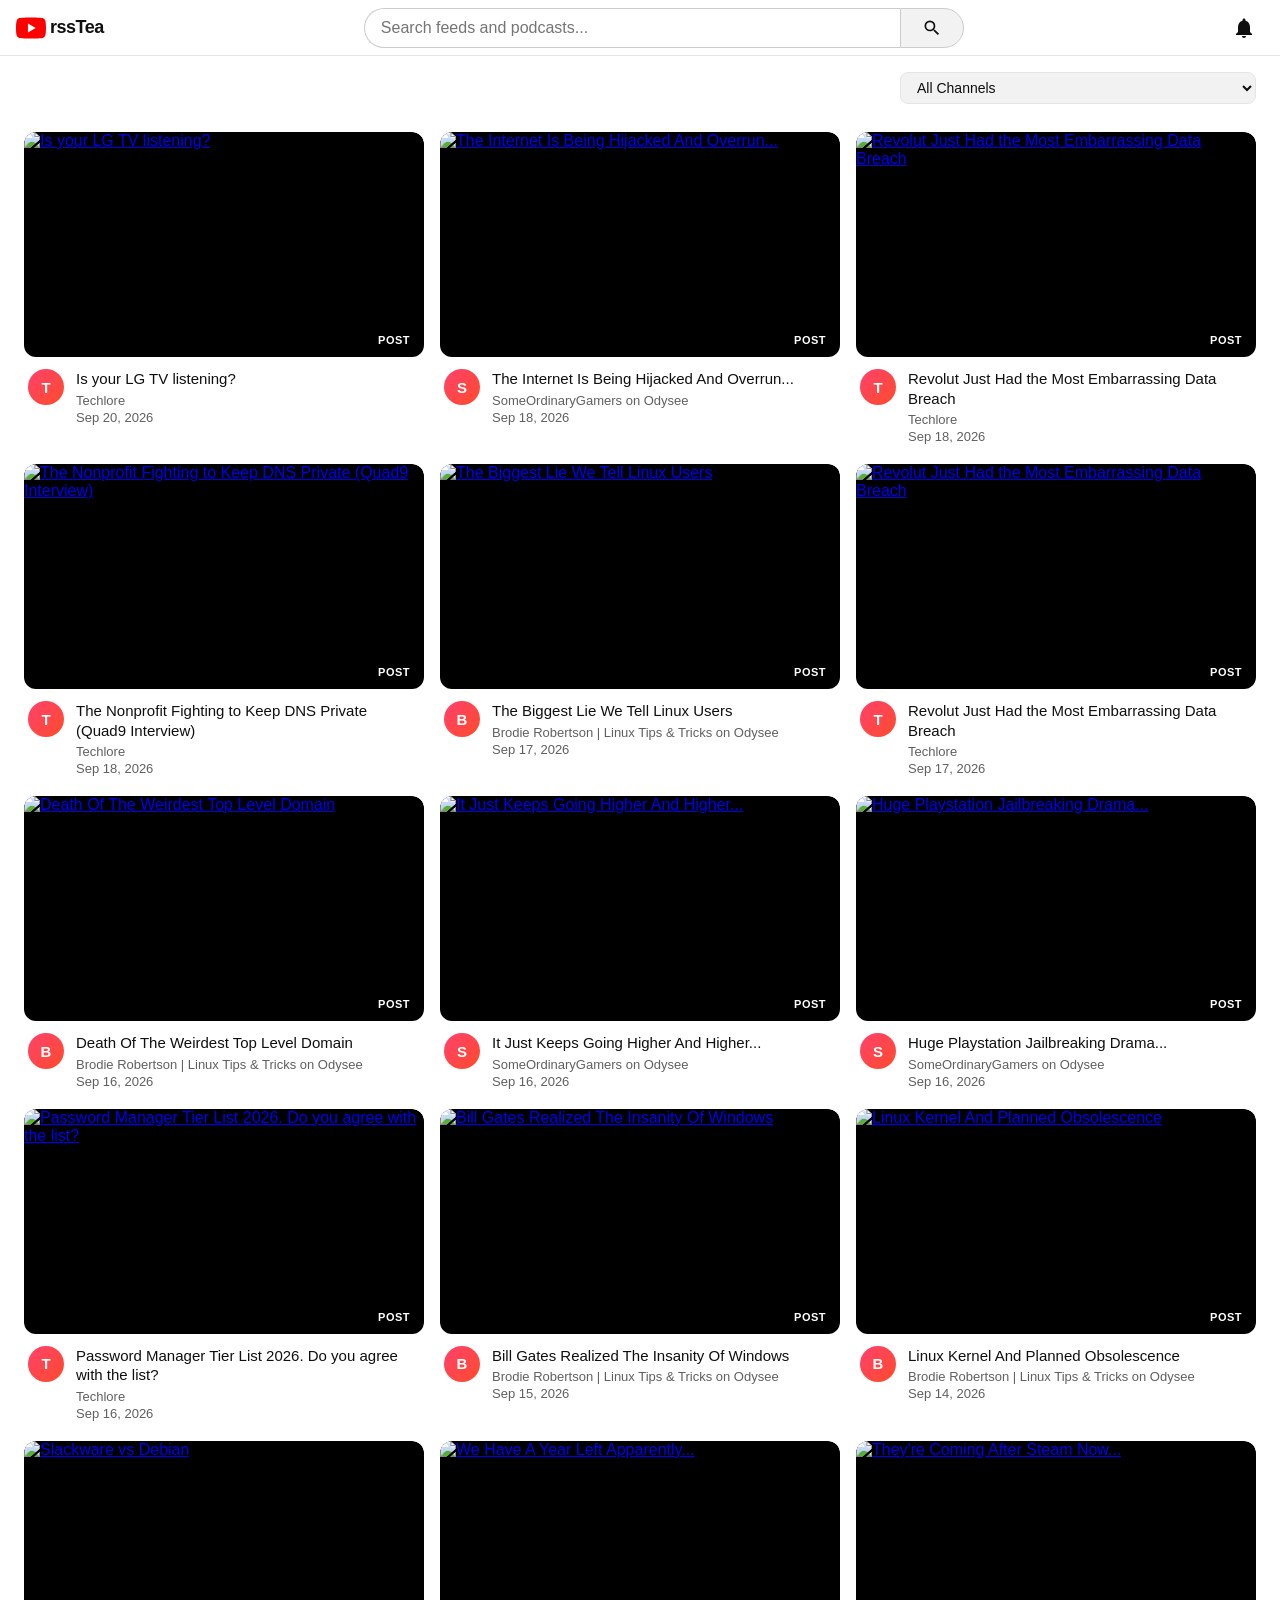
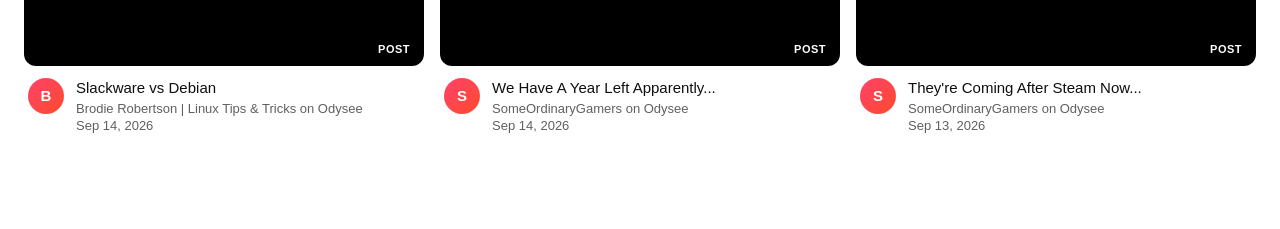
==== commit 0500fcf4: "Updating the repository" ====
--- a/public/index.html
+++ b/public/index.html
@@ -42,12 +42,12 @@
     <main id="main-content">
         <div id="filter-chips">
             <div class="channel-select-wrapper">
-                <select name="changechannel" class="channel-dropdown"><option value="All">All Channels</option><option value="SomeOrdinaryGamers on Odysee">SomeOrdinaryGamers on Odysee</option><option value="Techlore">Techlore</option><option value="Brodie Robertson | Linux Tips &amp; Tricks on Odysee">Brodie Robertson | Linux Tips &amp; Tricks on Odysee</option></select>
+                <select name="changechannel" class="channel-dropdown"><option value="All">All Channels</option><option value="Techlore">Techlore</option><option value="SomeOrdinaryGamers on Odysee">SomeOrdinaryGamers on Odysee</option><option value="Brodie Robertson | Linux Tips &amp; Tricks on Odysee">Brodie Robertson | Linux Tips &amp; Tricks on Odysee</option></select>
             </div>
         </div>
 
         <div id="wrap" class="video-grid">
-            <div class="post video-card" data-channel="SomeOrdinaryGamers on Odysee" data-ts="1789689600" data-audio="0">  <div class="thumbnail-wrapper">    <a href="https://odysee.com/the-internet-is-being-hijacked-and:011f9fee34001617ec35cb67d615d7434dd342c9" target="_blank" class="thumbnail-link">      <img src="https://thumbnails.lbry.com/ITfTBmbTCAs" alt="The Internet Is Being Hijacked And Overrun..." class="thumbnail-img" />      <span class="badge post-badge">POST</span>    </a>  </div>  <div class="card-details">    <div class="channel-avatar"><span>S</span></div>    <div class="card-meta">      <h2 class="video-title"><a href="https://odysee.com/the-internet-is-being-hijacked-and:011f9fee34001617ec35cb67d615d7434dd342c9" target="_blank">The Internet Is Being Hijacked And Overrun...</a></h2>      <div class="feedname"><span class="channel channel-name">SomeOrdinaryGamers on Odysee</span></div>      <div class="video-info-line"><span class="date">Sep 18, 2026</span></div>    </div>  </div></div><div class="post video-card" data-channel="Techlore" data-ts="1789689600" data-audio="0">  <div class="thumbnail-wrapper">    <a href="https://techlore.tv/w/voQLX6buhMh4eYjmnvAWWy" target="_blank" class="thumbnail-link">      <img src="https://techlore.tv/lazy-static/thumbnails/ec6e14cd-fcec-49ad-a563-498a06c55c8b.jpg" alt="Revolut Just Had the Most Embarrassing Data Breach" class="thumbnail-img" />      <span class="badge post-badge">POST</span>    </a>  </div>  <div class="card-details">    <div class="channel-avatar"><span>T</span></div>    <div class="card-meta">      <h2 class="video-title"><a href="https://techlore.tv/w/voQLX6buhMh4eYjmnvAWWy" target="_blank">Revolut Just Had the Most Embarrassing Data Breach</a></h2>      <div class="feedname"><span class="channel channel-name">Techlore</span></div>      <div class="video-info-line"><span class="date">Sep 18, 2026</span></div>    </div>  </div></div><div class="post video-card" data-channel="Techlore" data-ts="1789689600" data-audio="0">  <div class="thumbnail-wrapper">    <a href="https://techlore.tv/w/hQgGX3PHXHHTM1WrXvw9nm" target="_blank" class="thumbnail-link">      <img src="https://techlore.tv/lazy-static/thumbnails/5370526a-8768-4262-aa2b-a89ef9ca7bd4.jpg" alt="The Nonprofit Fighting to Keep DNS Private (Quad9 Interview)" class="thumbnail-img" />      <span class="badge post-badge">POST</span>    </a>  </div>  <div class="card-details">    <div class="channel-avatar"><span>T</span></div>    <div class="card-meta">      <h2 class="video-title"><a href="https://techlore.tv/w/hQgGX3PHXHHTM1WrXvw9nm" target="_blank">The Nonprofit Fighting to Keep DNS Private (Quad9 Interview)</a></h2>      <div class="feedname"><span class="channel channel-name">Techlore</span></div>      <div class="video-info-line"><span class="date">Sep 18, 2026</span></div>    </div>  </div></div><div class="post video-card" data-channel="Brodie Robertson | Linux Tips &amp; Tricks on Odysee" data-ts="1789603200" data-audio="0">  <div class="thumbnail-wrapper">    <a href="https://odysee.com/the-biggest-lie-we-tell-linux-users:9f1ec3d2742483762e8dce28dc3a5a2f778bef41" target="_blank" class="thumbnail-link">      <img src="https://thumbnails.lbry.com/9NTNW0egSsA" alt="The Biggest Lie We Tell Linux Users" class="thumbnail-img" />      <span class="badge post-badge">POST</span>    </a>  </div>  <div class="card-details">    <div class="channel-avatar"><span>B</span></div>    <div class="card-meta">      <h2 class="video-title"><a href="https://odysee.com/the-biggest-lie-we-tell-linux-users:9f1ec3d2742483762e8dce28dc3a5a2f778bef41" target="_blank">The Biggest Lie We Tell Linux Users</a></h2>      <div class="feedname"><span class="channel channel-name">Brodie Robertson | Linux Tips &amp; Tricks on Odysee</span></div>      <div class="video-info-line"><span class="date">Sep 17, 2026</span></div>    </div>  </div></div><div class="post video-card" data-channel="Techlore" data-ts="1789603200" data-audio="0">  <div class="thumbnail-wrapper">    <a href="https://techlore.tv/w/p7DPjDG2W9PTjsmA3C7ej6" target="_blank" class="thumbnail-link">      <img src="https://techlore.tv/lazy-static/thumbnails/d64fc9c8-f00f-4ece-9925-6ed49b71c16d.webp" alt="Revolut Just Had the Most Embarrassing Data Breach" class="thumbnail-img" />      <span class="badge post-badge">POST</span>    </a>  </div>  <div class="card-details">    <div class="channel-avatar"><span>T</span></div>    <div class="card-meta">      <h2 class="video-title"><a href="https://techlore.tv/w/p7DPjDG2W9PTjsmA3C7ej6" target="_blank">Revolut Just Had the Most Embarrassing Data Breach</a></h2>      <div class="feedname"><span class="channel channel-name">Techlore</span></div>      <div class="video-info-line"><span class="date">Sep 17, 2026</span></div>    </div>  </div></div><div class="post video-card" data-channel="Brodie Robertson | Linux Tips &amp; Tricks on Odysee" data-ts="1789516800" data-audio="0">  <div class="thumbnail-wrapper">    <a href="https://odysee.com/death-of-the-weirdest-top-level-domain:ec5ad0d524d6a6024630eec8b6c3cba98fee8e1d" target="_blank" class="thumbnail-link">      <img src="https://thumbnails.lbry.com/0sa6EXQk1eY" alt="Death Of The Weirdest Top Level Domain" class="thumbnail-img" />      <span class="badge post-badge">POST</span>    </a>  </div>  <div class="card-details">    <div class="channel-avatar"><span>B</span></div>    <div class="card-meta">      <h2 class="video-title"><a href="https://odysee.com/death-of-the-weirdest-top-level-domain:ec5ad0d524d6a6024630eec8b6c3cba98fee8e1d" target="_blank">Death Of The Weirdest Top Level Domain</a></h2>      <div class="feedname"><span class="channel channel-name">Brodie Robertson | Linux Tips &amp; Tricks on Odysee</span></div>      <div class="video-info-line"><span class="date">Sep 16, 2026</span></div>    </div>  </div></div><div class="post video-card" data-channel="SomeOrdinaryGamers on Odysee" data-ts="1789516800" data-audio="0">  <div class="thumbnail-wrapper">    <a href="https://odysee.com/it-just-keeps-going-higher-and-higher...:437799fe68538622fc2902fc64fe0bf7c3b5ac85" target="_blank" class="thumbnail-link">      <img src="https://thumbnails.lbry.com/vbNfTQ0NG3c" alt="It Just Keeps Going Higher And Higher..." class="thumbnail-img" />      <span class="badge post-badge">POST</span>    </a>  </div>  <div class="card-details">    <div class="channel-avatar"><span>S</span></div>    <div class="card-meta">      <h2 class="video-title"><a href="https://odysee.com/it-just-keeps-going-higher-and-higher...:437799fe68538622fc2902fc64fe0bf7c3b5ac85" target="_blank">It Just Keeps Going Higher And Higher...</a></h2>      <div class="feedname"><span class="channel channel-name">SomeOrdinaryGamers on Odysee</span></div>      <div class="video-info-line"><span class="date">Sep 16, 2026</span></div>    </div>  </div></div><div class="post video-card" data-channel="SomeOrdinaryGamers on Odysee" data-ts="1789516800" data-audio="0">  <div class="thumbnail-wrapper">    <a href="https://odysee.com/huge-playstation-jailbreaking-drama...:45f58a8f07ba9cb3f29f3c35bff64de2e223c2b4" target="_blank" class="thumbnail-link">      <img src="https://thumbnails.lbry.com/Jl_NKLauP1c" alt="Huge Playstation Jailbreaking Drama..." class="thumbnail-img" />      <span class="badge post-badge">POST</span>    </a>  </div>  <div class="card-details">    <div class="channel-avatar"><span>S</span></div>    <div class="card-meta">      <h2 class="video-title"><a href="https://odysee.com/huge-playstation-jailbreaking-drama...:45f58a8f07ba9cb3f29f3c35bff64de2e223c2b4" target="_blank">Huge Playstation Jailbreaking Drama...</a></h2>      <div class="feedname"><span class="channel channel-name">SomeOrdinaryGamers on Odysee</span></div>      <div class="video-info-line"><span class="date">Sep 16, 2026</span></div>    </div>  </div></div><div class="post video-card" data-channel="Techlore" data-ts="1789516800" data-audio="0">  <div class="thumbnail-wrapper">    <a href="https://techlore.tv/w/pYPmKejidUnoAktFYxYs68" target="_blank" class="thumbnail-link">      <img src="https://techlore.tv/lazy-static/thumbnails/f1194570-5a6a-4dde-a04f-e2736cdcf9d2.jpg" alt="Password Manager Tier List 2026. Do you agree with the list?" class="thumbnail-img" />      <span class="badge post-badge">POST</span>    </a>  </div>  <div class="card-details">    <div class="channel-avatar"><span>T</span></div>    <div class="card-meta">      <h2 class="video-title"><a href="https://techlore.tv/w/pYPmKejidUnoAktFYxYs68" target="_blank">Password Manager Tier List 2026. Do you agree with the list?</a></h2>      <div class="feedname"><span class="channel channel-name">Techlore</span></div>      <div class="video-info-line"><span class="date">Sep 16, 2026</span></div>    </div>  </div></div><div class="post video-card" data-channel="Brodie Robertson | Linux Tips &amp; Tricks on Odysee" data-ts="1789430400" data-audio="0">  <div class="thumbnail-wrapper">    <a href="https://odysee.com/bill-gates-realized-the-insanity-of:237c9cf4340c8cb6bc48c8a0defa988df2835c5f" target="_blank" class="thumbnail-link">      <img src="https://thumbnails.lbry.com/mvzRB9j0q9U" alt="Bill Gates Realized The Insanity Of Windows" class="thumbnail-img" />      <span class="badge post-badge">POST</span>    </a>  </div>  <div class="card-details">    <div class="channel-avatar"><span>B</span></div>    <div class="card-meta">      <h2 class="video-title"><a href="https://odysee.com/bill-gates-realized-the-insanity-of:237c9cf4340c8cb6bc48c8a0defa988df2835c5f" target="_blank">Bill Gates Realized The Insanity Of Windows</a></h2>      <div class="feedname"><span class="channel channel-name">Brodie Robertson | Linux Tips &amp; Tricks on Odysee</span></div>      <div class="video-info-line"><span class="date">Sep 15, 2026</span></div>    </div>  </div></div><div class="post video-card" data-channel="Brodie Robertson | Linux Tips &amp; Tricks on Odysee" data-ts="1789344000" data-audio="0">  <div class="thumbnail-wrapper">    <a href="https://odysee.com/linux-kernel-and-planned-obsolescence:17c6b4c5a166c3975a316ada586ef856d1ec6e71" target="_blank" class="thumbnail-link">      <img src="https://thumbnails.lbry.com/k5L47tFUgtQ" alt="Linux Kernel And Planned Obsolescence" class="thumbnail-img" />      <span class="badge post-badge">POST</span>    </a>  </div>  <div class="card-details">    <div class="channel-avatar"><span>B</span></div>    <div class="card-meta">      <h2 class="video-title"><a href="https://odysee.com/linux-kernel-and-planned-obsolescence:17c6b4c5a166c3975a316ada586ef856d1ec6e71" target="_blank">Linux Kernel And Planned Obsolescence</a></h2>      <div class="feedname"><span class="channel channel-name">Brodie Robertson | Linux Tips &amp; Tricks on Odysee</span></div>      <div class="video-info-line"><span class="date">Sep 14, 2026</span></div>    </div>  </div></div><div class="post video-card" data-channel="Brodie Robertson | Linux Tips &amp; Tricks on Odysee" data-ts="1789344000" data-audio="0">  <div class="thumbnail-wrapper">    <a href="https://odysee.com/slackware-vs-debian:b92e0b0671a97048409e4f4159e11707baf36345" target="_blank" class="thumbnail-link">      <img src="https://thumbnails.lbry.com/_tNWPqT4qxI" alt="Slackware vs Debian" class="thumbnail-img" />      <span class="badge post-badge">POST</span>    </a>  </div>  <div class="card-details">    <div class="channel-avatar"><span>B</span></div>    <div class="card-meta">      <h2 class="video-title"><a href="https://odysee.com/slackware-vs-debian:b92e0b0671a97048409e4f4159e11707baf36345" target="_blank">Slackware vs Debian</a></h2>      <div class="feedname"><span class="channel channel-name">Brodie Robertson | Linux Tips &amp; Tricks on Odysee</span></div>      <div class="video-info-line"><span class="date">Sep 14, 2026</span></div>    </div>  </div></div><div class="post video-card" data-channel="SomeOrdinaryGamers on Odysee" data-ts="1789344000" data-audio="0">  <div class="thumbnail-wrapper">    <a href="https://odysee.com/we-have-a-year-left-apparently...:2d12404b188a9a76aa0168637bbefbdf08ae6295" target="_blank" class="thumbnail-link">      <img src="https://thumbnails.lbry.com/CaKhFmSSN14" alt="We Have A Year Left Apparently..." class="thumbnail-img" />      <span class="badge post-badge">POST</span>    </a>  </div>  <div class="card-details">    <div class="channel-avatar"><span>S</span></div>    <div class="card-meta">      <h2 class="video-title"><a href="https://odysee.com/we-have-a-year-left-apparently...:2d12404b188a9a76aa0168637bbefbdf08ae6295" target="_blank">We Have A Year Left Apparently...</a></h2>      <div class="feedname"><span class="channel channel-name">SomeOrdinaryGamers on Odysee</span></div>      <div class="video-info-line"><span class="date">Sep 14, 2026</span></div>    </div>  </div></div><div class="post video-card" data-channel="SomeOrdinaryGamers on Odysee" data-ts="1789257600" data-audio="0">  <div class="thumbnail-wrapper">    <a href="https://odysee.com/they%27re-coming-after-steam-now...:809a89cf9012334b189b127a9663215f36d7bd79" target="_blank" class="thumbnail-link">      <img src="https://thumbnails.lbry.com/DC8m5KGdc4s" alt="They&#039;re Coming After Steam Now..." class="thumbnail-img" />      <span class="badge post-badge">POST</span>    </a>  </div>  <div class="card-details">    <div class="channel-avatar"><span>S</span></div>    <div class="card-meta">      <h2 class="video-title"><a href="https://odysee.com/they%27re-coming-after-steam-now...:809a89cf9012334b189b127a9663215f36d7bd79" target="_blank">They&#039;re Coming After Steam Now...</a></h2>      <div class="feedname"><span class="channel channel-name">SomeOrdinaryGamers on Odysee</span></div>      <div class="video-info-line"><span class="date">Sep 13, 2026</span></div>    </div>  </div></div><div class="post video-card" data-channel="Techlore" data-ts="1789171200" data-audio="0">  <div class="thumbnail-wrapper">    <a href="https://techlore.tv/w/anNZFVUS2NpSpH86c8QF2a" target="_blank" class="thumbnail-link">      <img src="https://techlore.tv/lazy-static/thumbnails/64ffaab5-4c8b-4019-8226-4452f2c9d628.jpg" alt="Everyone&#039;s New Apple Watch Is Listening To You Now? - Techlore Office Hours Live" class="thumbnail-img" />      <span class="badge post-badge">POST</span>    </a>  </div>  <div class="card-details">    <div class="channel-avatar"><span>T</span></div>    <div class="card-meta">      <h2 class="video-title"><a href="https://techlore.tv/w/anNZFVUS2NpSpH86c8QF2a" target="_blank">Everyone&#039;s New Apple Watch Is Listening To You Now? - Techlore Office Hours Live</a></h2>      <div class="feedname"><span class="channel channel-name">Techlore</span></div>      <div class="video-info-line"><span class="date">Sep 12, 2026</span></div>    </div>  </div></div>
+            <div class="post video-card" data-channel="Techlore" data-ts="1789862400" data-audio="0">  <div class="thumbnail-wrapper">    <a href="https://techlore.tv/w/3mTSMtj6WPXSJ3suxZ9NBn" target="_blank" class="thumbnail-link">      <img src="https://techlore.tv/lazy-static/thumbnails/f72b84f1-cb64-4d96-8feb-8fe9ad0e9bd5.jpg" alt="Is your LG TV listening?" class="thumbnail-img" />      <span class="badge post-badge">POST</span>    </a>  </div>  <div class="card-details">    <div class="channel-avatar"><span>T</span></div>    <div class="card-meta">      <h2 class="video-title"><a href="https://techlore.tv/w/3mTSMtj6WPXSJ3suxZ9NBn" target="_blank">Is your LG TV listening?</a></h2>      <div class="feedname"><span class="channel channel-name">Techlore</span></div>      <div class="video-info-line"><span class="date">Sep 20, 2026</span></div>    </div>  </div></div><div class="post video-card" data-channel="SomeOrdinaryGamers on Odysee" data-ts="1789689600" data-audio="0">  <div class="thumbnail-wrapper">    <a href="https://odysee.com/the-internet-is-being-hijacked-and:011f9fee34001617ec35cb67d615d7434dd342c9" target="_blank" class="thumbnail-link">      <img src="https://thumbnails.lbry.com/ITfTBmbTCAs" alt="The Internet Is Being Hijacked And Overrun..." class="thumbnail-img" />      <span class="badge post-badge">POST</span>    </a>  </div>  <div class="card-details">    <div class="channel-avatar"><span>S</span></div>    <div class="card-meta">      <h2 class="video-title"><a href="https://odysee.com/the-internet-is-being-hijacked-and:011f9fee34001617ec35cb67d615d7434dd342c9" target="_blank">The Internet Is Being Hijacked And Overrun...</a></h2>      <div class="feedname"><span class="channel channel-name">SomeOrdinaryGamers on Odysee</span></div>      <div class="video-info-line"><span class="date">Sep 18, 2026</span></div>    </div>  </div></div><div class="post video-card" data-channel="Techlore" data-ts="1789689600" data-audio="0">  <div class="thumbnail-wrapper">    <a href="https://techlore.tv/w/voQLX6buhMh4eYjmnvAWWy" target="_blank" class="thumbnail-link">      <img src="https://techlore.tv/lazy-static/thumbnails/ec6e14cd-fcec-49ad-a563-498a06c55c8b.jpg" alt="Revolut Just Had the Most Embarrassing Data Breach" class="thumbnail-img" />      <span class="badge post-badge">POST</span>    </a>  </div>  <div class="card-details">    <div class="channel-avatar"><span>T</span></div>    <div class="card-meta">      <h2 class="video-title"><a href="https://techlore.tv/w/voQLX6buhMh4eYjmnvAWWy" target="_blank">Revolut Just Had the Most Embarrassing Data Breach</a></h2>      <div class="feedname"><span class="channel channel-name">Techlore</span></div>      <div class="video-info-line"><span class="date">Sep 18, 2026</span></div>    </div>  </div></div><div class="post video-card" data-channel="Techlore" data-ts="1789689600" data-audio="0">  <div class="thumbnail-wrapper">    <a href="https://techlore.tv/w/hQgGX3PHXHHTM1WrXvw9nm" target="_blank" class="thumbnail-link">      <img src="https://techlore.tv/lazy-static/thumbnails/5370526a-8768-4262-aa2b-a89ef9ca7bd4.jpg" alt="The Nonprofit Fighting to Keep DNS Private (Quad9 Interview)" class="thumbnail-img" />      <span class="badge post-badge">POST</span>    </a>  </div>  <div class="card-details">    <div class="channel-avatar"><span>T</span></div>    <div class="card-meta">      <h2 class="video-title"><a href="https://techlore.tv/w/hQgGX3PHXHHTM1WrXvw9nm" target="_blank">The Nonprofit Fighting to Keep DNS Private (Quad9 Interview)</a></h2>      <div class="feedname"><span class="channel channel-name">Techlore</span></div>      <div class="video-info-line"><span class="date">Sep 18, 2026</span></div>    </div>  </div></div><div class="post video-card" data-channel="Brodie Robertson | Linux Tips &amp; Tricks on Odysee" data-ts="1789603200" data-audio="0">  <div class="thumbnail-wrapper">    <a href="https://odysee.com/the-biggest-lie-we-tell-linux-users:9f1ec3d2742483762e8dce28dc3a5a2f778bef41" target="_blank" class="thumbnail-link">      <img src="https://thumbnails.lbry.com/9NTNW0egSsA" alt="The Biggest Lie We Tell Linux Users" class="thumbnail-img" />      <span class="badge post-badge">POST</span>    </a>  </div>  <div class="card-details">    <div class="channel-avatar"><span>B</span></div>    <div class="card-meta">      <h2 class="video-title"><a href="https://odysee.com/the-biggest-lie-we-tell-linux-users:9f1ec3d2742483762e8dce28dc3a5a2f778bef41" target="_blank">The Biggest Lie We Tell Linux Users</a></h2>      <div class="feedname"><span class="channel channel-name">Brodie Robertson | Linux Tips &amp; Tricks on Odysee</span></div>      <div class="video-info-line"><span class="date">Sep 17, 2026</span></div>    </div>  </div></div><div class="post video-card" data-channel="Techlore" data-ts="1789603200" data-audio="0">  <div class="thumbnail-wrapper">    <a href="https://techlore.tv/w/p7DPjDG2W9PTjsmA3C7ej6" target="_blank" class="thumbnail-link">      <img src="https://techlore.tv/lazy-static/thumbnails/d64fc9c8-f00f-4ece-9925-6ed49b71c16d.webp" alt="Revolut Just Had the Most Embarrassing Data Breach" class="thumbnail-img" />      <span class="badge post-badge">POST</span>    </a>  </div>  <div class="card-details">    <div class="channel-avatar"><span>T</span></div>    <div class="card-meta">      <h2 class="video-title"><a href="https://techlore.tv/w/p7DPjDG2W9PTjsmA3C7ej6" target="_blank">Revolut Just Had the Most Embarrassing Data Breach</a></h2>      <div class="feedname"><span class="channel channel-name">Techlore</span></div>      <div class="video-info-line"><span class="date">Sep 17, 2026</span></div>    </div>  </div></div><div class="post video-card" data-channel="Brodie Robertson | Linux Tips &amp; Tricks on Odysee" data-ts="1789516800" data-audio="0">  <div class="thumbnail-wrapper">    <a href="https://odysee.com/death-of-the-weirdest-top-level-domain:ec5ad0d524d6a6024630eec8b6c3cba98fee8e1d" target="_blank" class="thumbnail-link">      <img src="https://thumbnails.lbry.com/0sa6EXQk1eY" alt="Death Of The Weirdest Top Level Domain" class="thumbnail-img" />      <span class="badge post-badge">POST</span>    </a>  </div>  <div class="card-details">    <div class="channel-avatar"><span>B</span></div>    <div class="card-meta">      <h2 class="video-title"><a href="https://odysee.com/death-of-the-weirdest-top-level-domain:ec5ad0d524d6a6024630eec8b6c3cba98fee8e1d" target="_blank">Death Of The Weirdest Top Level Domain</a></h2>      <div class="feedname"><span class="channel channel-name">Brodie Robertson | Linux Tips &amp; Tricks on Odysee</span></div>      <div class="video-info-line"><span class="date">Sep 16, 2026</span></div>    </div>  </div></div><div class="post video-card" data-channel="SomeOrdinaryGamers on Odysee" data-ts="1789516800" data-audio="0">  <div class="thumbnail-wrapper">    <a href="https://odysee.com/it-just-keeps-going-higher-and-higher...:437799fe68538622fc2902fc64fe0bf7c3b5ac85" target="_blank" class="thumbnail-link">      <img src="https://thumbnails.lbry.com/vbNfTQ0NG3c" alt="It Just Keeps Going Higher And Higher..." class="thumbnail-img" />      <span class="badge post-badge">POST</span>    </a>  </div>  <div class="card-details">    <div class="channel-avatar"><span>S</span></div>    <div class="card-meta">      <h2 class="video-title"><a href="https://odysee.com/it-just-keeps-going-higher-and-higher...:437799fe68538622fc2902fc64fe0bf7c3b5ac85" target="_blank">It Just Keeps Going Higher And Higher...</a></h2>      <div class="feedname"><span class="channel channel-name">SomeOrdinaryGamers on Odysee</span></div>      <div class="video-info-line"><span class="date">Sep 16, 2026</span></div>    </div>  </div></div><div class="post video-card" data-channel="SomeOrdinaryGamers on Odysee" data-ts="1789516800" data-audio="0">  <div class="thumbnail-wrapper">    <a href="https://odysee.com/huge-playstation-jailbreaking-drama...:45f58a8f07ba9cb3f29f3c35bff64de2e223c2b4" target="_blank" class="thumbnail-link">      <img src="https://thumbnails.lbry.com/Jl_NKLauP1c" alt="Huge Playstation Jailbreaking Drama..." class="thumbnail-img" />      <span class="badge post-badge">POST</span>    </a>  </div>  <div class="card-details">    <div class="channel-avatar"><span>S</span></div>    <div class="card-meta">      <h2 class="video-title"><a href="https://odysee.com/huge-playstation-jailbreaking-drama...:45f58a8f07ba9cb3f29f3c35bff64de2e223c2b4" target="_blank">Huge Playstation Jailbreaking Drama...</a></h2>      <div class="feedname"><span class="channel channel-name">SomeOrdinaryGamers on Odysee</span></div>      <div class="video-info-line"><span class="date">Sep 16, 2026</span></div>    </div>  </div></div><div class="post video-card" data-channel="Techlore" data-ts="1789516800" data-audio="0">  <div class="thumbnail-wrapper">    <a href="https://techlore.tv/w/pYPmKejidUnoAktFYxYs68" target="_blank" class="thumbnail-link">      <img src="https://techlore.tv/lazy-static/thumbnails/f1194570-5a6a-4dde-a04f-e2736cdcf9d2.jpg" alt="Password Manager Tier List 2026. Do you agree with the list?" class="thumbnail-img" />      <span class="badge post-badge">POST</span>    </a>  </div>  <div class="card-details">    <div class="channel-avatar"><span>T</span></div>    <div class="card-meta">      <h2 class="video-title"><a href="https://techlore.tv/w/pYPmKejidUnoAktFYxYs68" target="_blank">Password Manager Tier List 2026. Do you agree with the list?</a></h2>      <div class="feedname"><span class="channel channel-name">Techlore</span></div>      <div class="video-info-line"><span class="date">Sep 16, 2026</span></div>    </div>  </div></div><div class="post video-card" data-channel="Brodie Robertson | Linux Tips &amp; Tricks on Odysee" data-ts="1789430400" data-audio="0">  <div class="thumbnail-wrapper">    <a href="https://odysee.com/bill-gates-realized-the-insanity-of:237c9cf4340c8cb6bc48c8a0defa988df2835c5f" target="_blank" class="thumbnail-link">      <img src="https://thumbnails.lbry.com/mvzRB9j0q9U" alt="Bill Gates Realized The Insanity Of Windows" class="thumbnail-img" />      <span class="badge post-badge">POST</span>    </a>  </div>  <div class="card-details">    <div class="channel-avatar"><span>B</span></div>    <div class="card-meta">      <h2 class="video-title"><a href="https://odysee.com/bill-gates-realized-the-insanity-of:237c9cf4340c8cb6bc48c8a0defa988df2835c5f" target="_blank">Bill Gates Realized The Insanity Of Windows</a></h2>      <div class="feedname"><span class="channel channel-name">Brodie Robertson | Linux Tips &amp; Tricks on Odysee</span></div>      <div class="video-info-line"><span class="date">Sep 15, 2026</span></div>    </div>  </div></div><div class="post video-card" data-channel="Brodie Robertson | Linux Tips &amp; Tricks on Odysee" data-ts="1789344000" data-audio="0">  <div class="thumbnail-wrapper">    <a href="https://odysee.com/linux-kernel-and-planned-obsolescence:17c6b4c5a166c3975a316ada586ef856d1ec6e71" target="_blank" class="thumbnail-link">      <img src="https://thumbnails.lbry.com/k5L47tFUgtQ" alt="Linux Kernel And Planned Obsolescence" class="thumbnail-img" />      <span class="badge post-badge">POST</span>    </a>  </div>  <div class="card-details">    <div class="channel-avatar"><span>B</span></div>    <div class="card-meta">      <h2 class="video-title"><a href="https://odysee.com/linux-kernel-and-planned-obsolescence:17c6b4c5a166c3975a316ada586ef856d1ec6e71" target="_blank">Linux Kernel And Planned Obsolescence</a></h2>      <div class="feedname"><span class="channel channel-name">Brodie Robertson | Linux Tips &amp; Tricks on Odysee</span></div>      <div class="video-info-line"><span class="date">Sep 14, 2026</span></div>    </div>  </div></div><div class="post video-card" data-channel="Brodie Robertson | Linux Tips &amp; Tricks on Odysee" data-ts="1789344000" data-audio="0">  <div class="thumbnail-wrapper">    <a href="https://odysee.com/slackware-vs-debian:b92e0b0671a97048409e4f4159e11707baf36345" target="_blank" class="thumbnail-link">      <img src="https://thumbnails.lbry.com/_tNWPqT4qxI" alt="Slackware vs Debian" class="thumbnail-img" />      <span class="badge post-badge">POST</span>    </a>  </div>  <div class="card-details">    <div class="channel-avatar"><span>B</span></div>    <div class="card-meta">      <h2 class="video-title"><a href="https://odysee.com/slackware-vs-debian:b92e0b0671a97048409e4f4159e11707baf36345" target="_blank">Slackware vs Debian</a></h2>      <div class="feedname"><span class="channel channel-name">Brodie Robertson | Linux Tips &amp; Tricks on Odysee</span></div>      <div class="video-info-line"><span class="date">Sep 14, 2026</span></div>    </div>  </div></div><div class="post video-card" data-channel="SomeOrdinaryGamers on Odysee" data-ts="1789344000" data-audio="0">  <div class="thumbnail-wrapper">    <a href="https://odysee.com/we-have-a-year-left-apparently...:2d12404b188a9a76aa0168637bbefbdf08ae6295" target="_blank" class="thumbnail-link">      <img src="https://thumbnails.lbry.com/CaKhFmSSN14" alt="We Have A Year Left Apparently..." class="thumbnail-img" />      <span class="badge post-badge">POST</span>    </a>  </div>  <div class="card-details">    <div class="channel-avatar"><span>S</span></div>    <div class="card-meta">      <h2 class="video-title"><a href="https://odysee.com/we-have-a-year-left-apparently...:2d12404b188a9a76aa0168637bbefbdf08ae6295" target="_blank">We Have A Year Left Apparently...</a></h2>      <div class="feedname"><span class="channel channel-name">SomeOrdinaryGamers on Odysee</span></div>      <div class="video-info-line"><span class="date">Sep 14, 2026</span></div>    </div>  </div></div><div class="post video-card" data-channel="SomeOrdinaryGamers on Odysee" data-ts="1789257600" data-audio="0">  <div class="thumbnail-wrapper">    <a href="https://odysee.com/they%27re-coming-after-steam-now...:809a89cf9012334b189b127a9663215f36d7bd79" target="_blank" class="thumbnail-link">      <img src="https://thumbnails.lbry.com/DC8m5KGdc4s" alt="They&#039;re Coming After Steam Now..." class="thumbnail-img" />      <span class="badge post-badge">POST</span>    </a>  </div>  <div class="card-details">    <div class="channel-avatar"><span>S</span></div>    <div class="card-meta">      <h2 class="video-title"><a href="https://odysee.com/they%27re-coming-after-steam-now...:809a89cf9012334b189b127a9663215f36d7bd79" target="_blank">They&#039;re Coming After Steam Now...</a></h2>      <div class="feedname"><span class="channel channel-name">SomeOrdinaryGamers on Odysee</span></div>      <div class="video-info-line"><span class="date">Sep 13, 2026</span></div>    </div>  </div></div>
         </div>
     </main>
 </div>
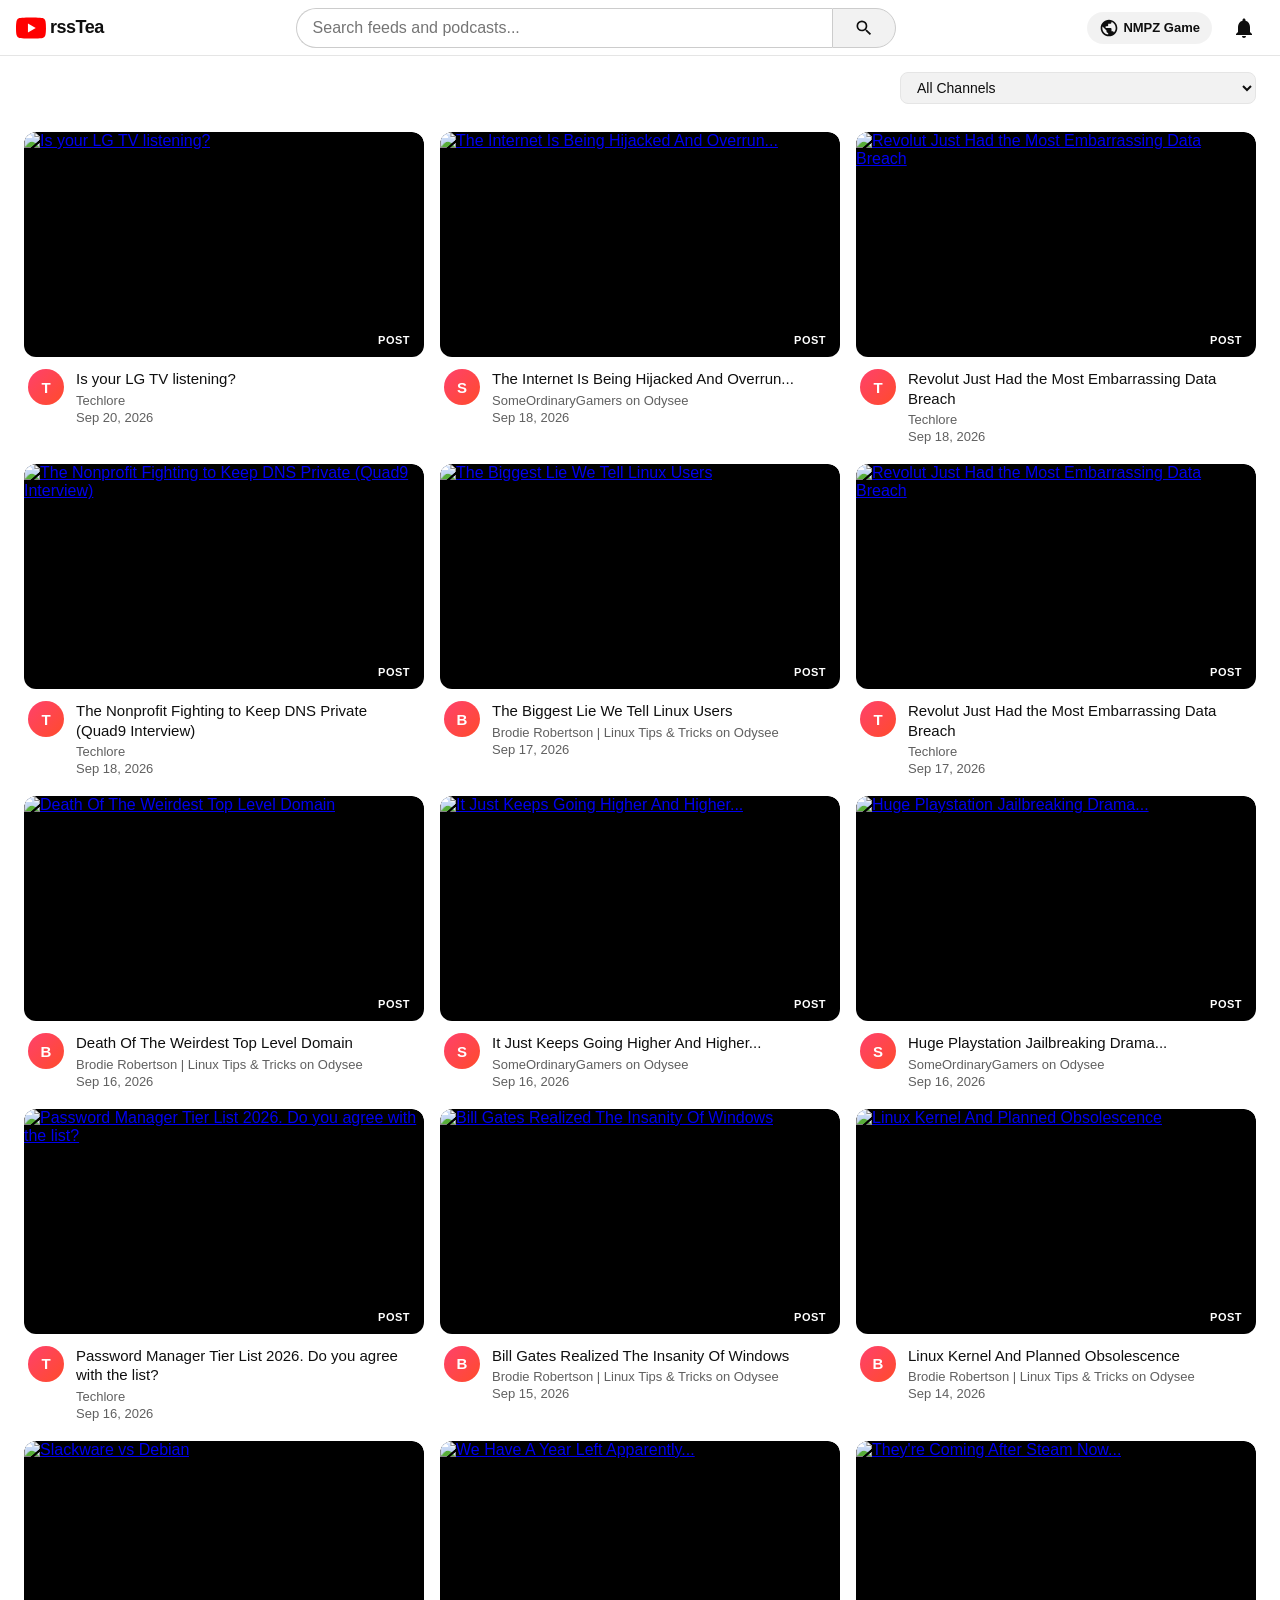
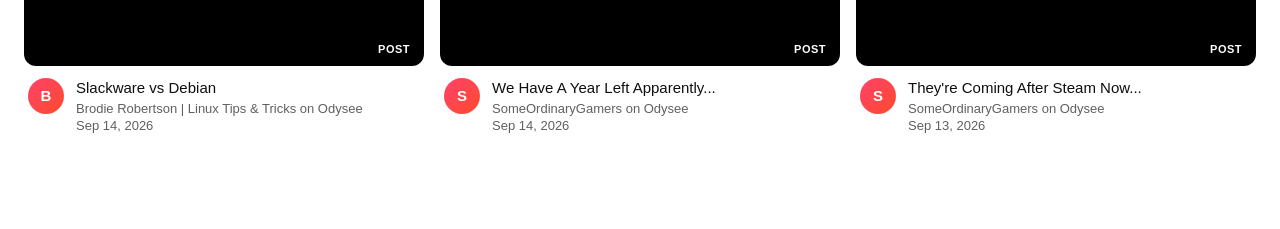
==== commit a6c35bff: "Add NMPZ GeoGuessr game with Mapillary API integration and compass header Co-authored-by: AYT04 <153" ====
--- a/public/index.html
+++ b/public/index.html
@@ -31,6 +31,10 @@
         </div>
     </div>
     <div class="header-right">
+        <a href="nmpz.html" class="icon-btn" title="NMPZ Mapillary Game" aria-label="Play NMPZ Game" style="display: flex; align-items: center; gap: 4px; text-decoration: none; color: inherit; font-size: 13px; font-weight: 600; padding: 6px 12px; background: var(--chip-bg); border-radius: 18px;">
+            <svg viewBox="0 0 24 24" width="20" height="20" fill="currentColor"><path d="M12 2C6.48 2 2 6.48 2 12s4.48 10 10 10 10-4.48 10-10S17.52 2 12 2zm-1 17.93c-3.95-.49-7-3.85-7-7.93 0-.62.08-1.21.21-1.79L9 15v1c0 1.1.9 2 2 2v1.93zm6.9-2.54c-.26-.81-1-1.39-1.9-1.39h-1v-3c0-.55-.45-1-1-1H8v-2h2c.55 0 1-.45 1-1V7h2c1.1 0 2-.9 2-2v-.41c2.93 1.19 5 4.06 5 7.41 0 2.08-.8 3.97-2.1 5.39z"/></svg>
+            <span>NMPZ Game</span>
+        </a>
         <button class="icon-btn" id="notification-bell-btn" aria-label="Notifications" title="Toggle Push Notifications">
             <svg viewBox="0 0 24 24" width="24" height="24" fill="currentColor"><path d="M12 22c1.1 0 2-.9 2-2h-4c0 1.1.89 2 2 2zm6-6v-5c0-3.07-1.64-5.64-4.5-6.32V4c0-.83-.67-1.5-1.5-1.5s-1.5.67-1.5 1.5v.68C7.63 5.36 6 7.92 6 11v5l-2 2v1h16v-1l-2-2z"/></svg>
         </button>
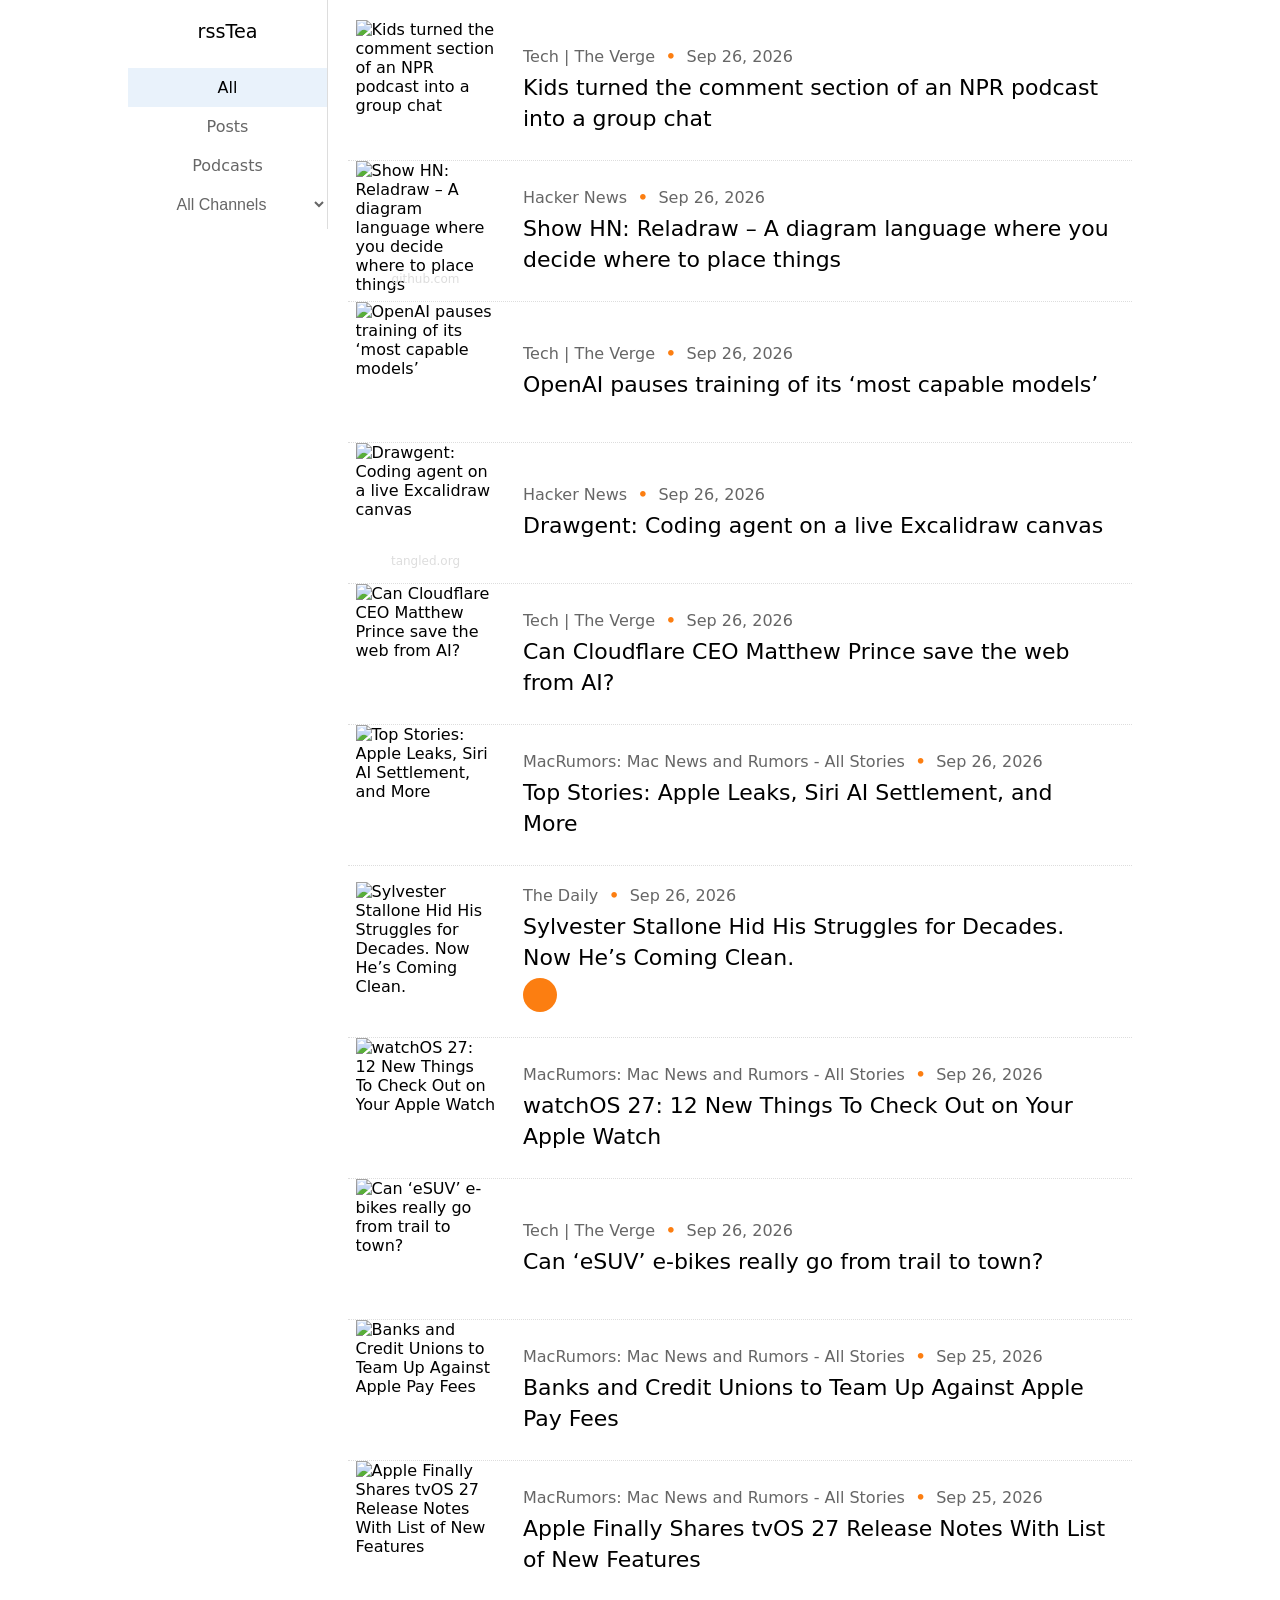
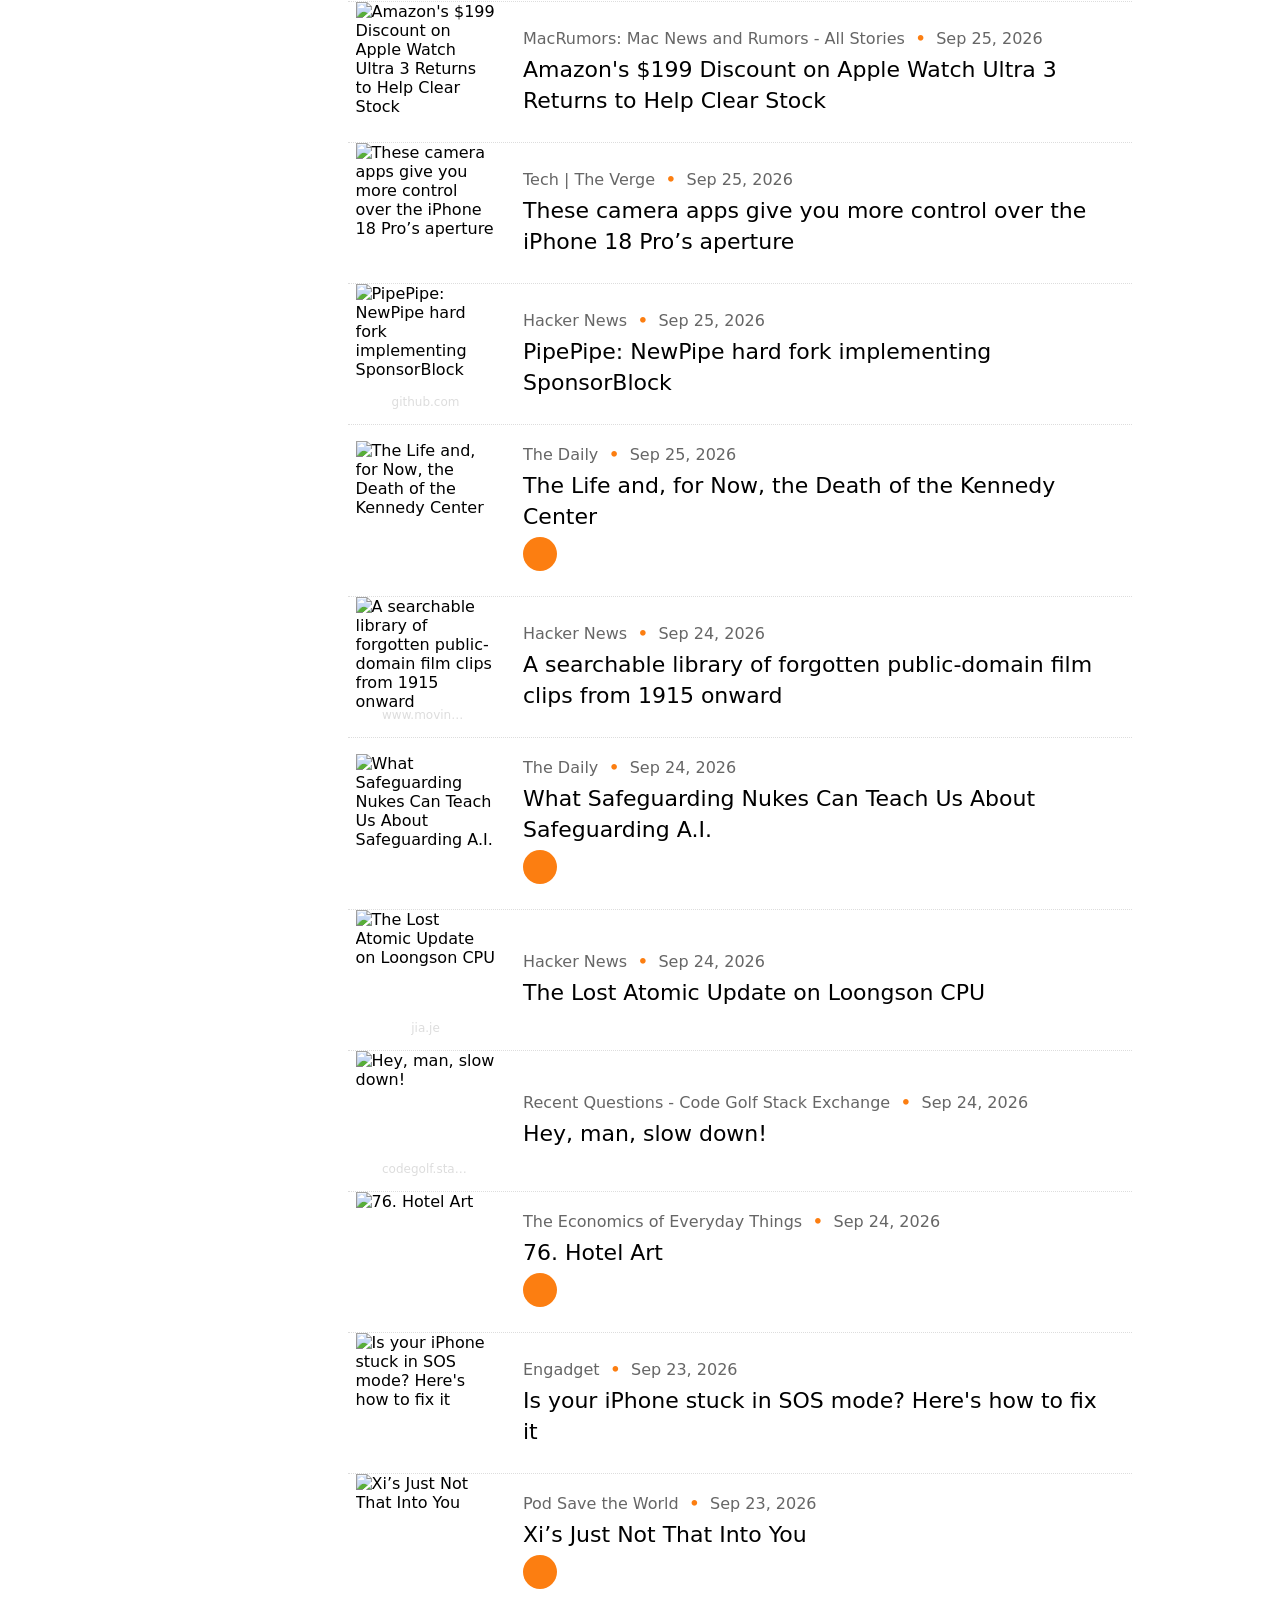
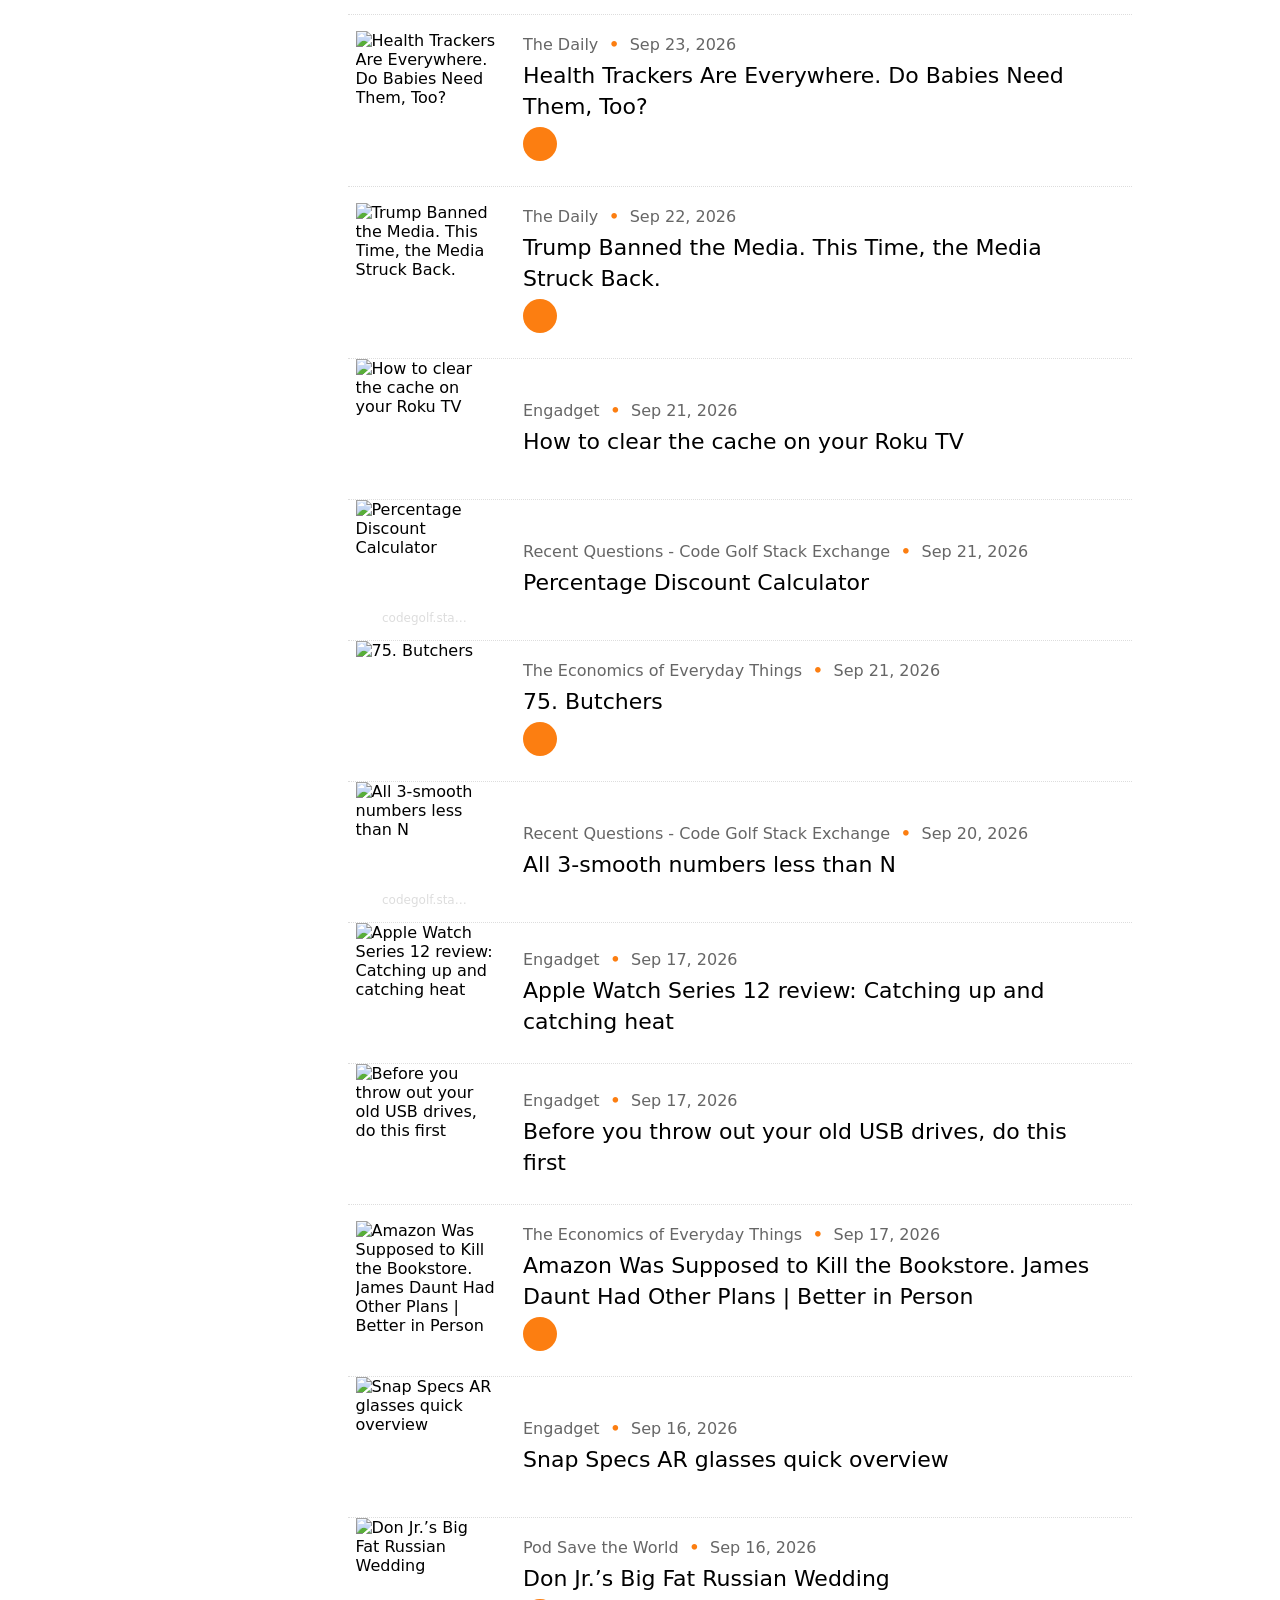
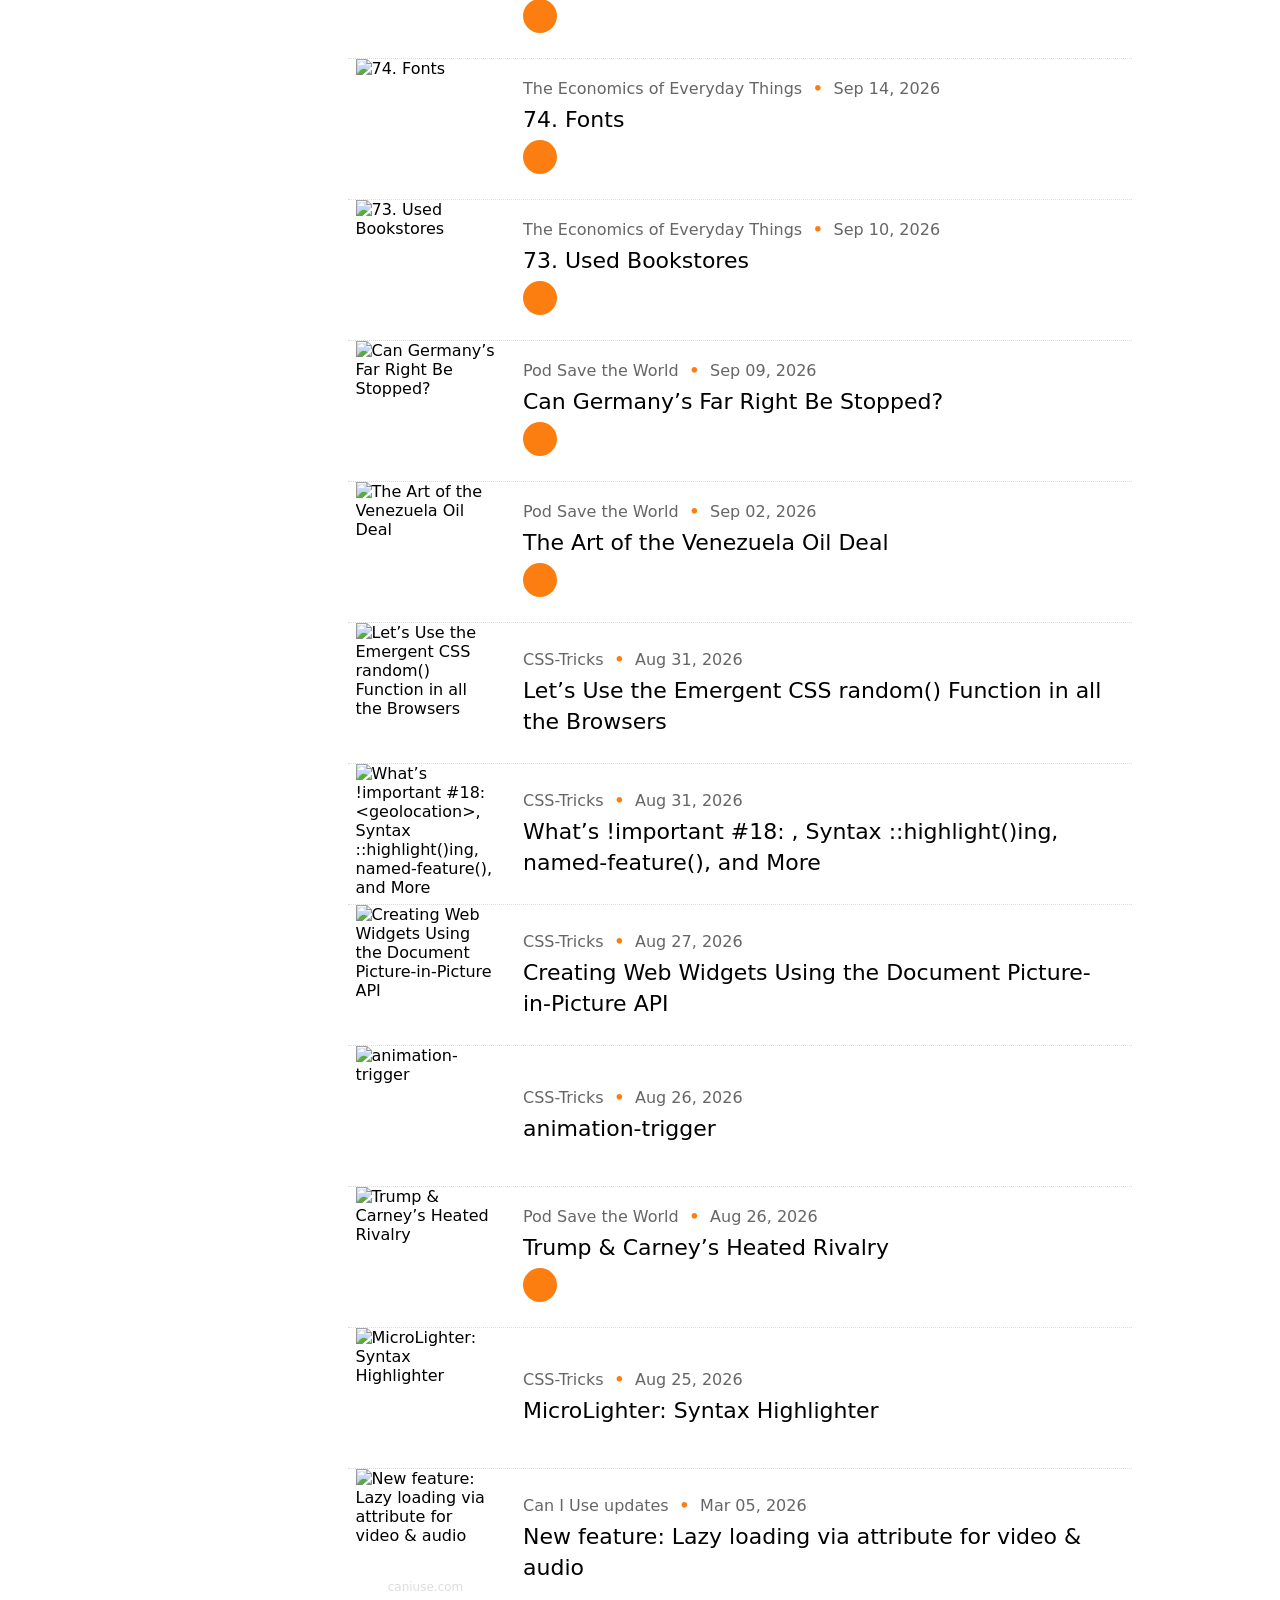
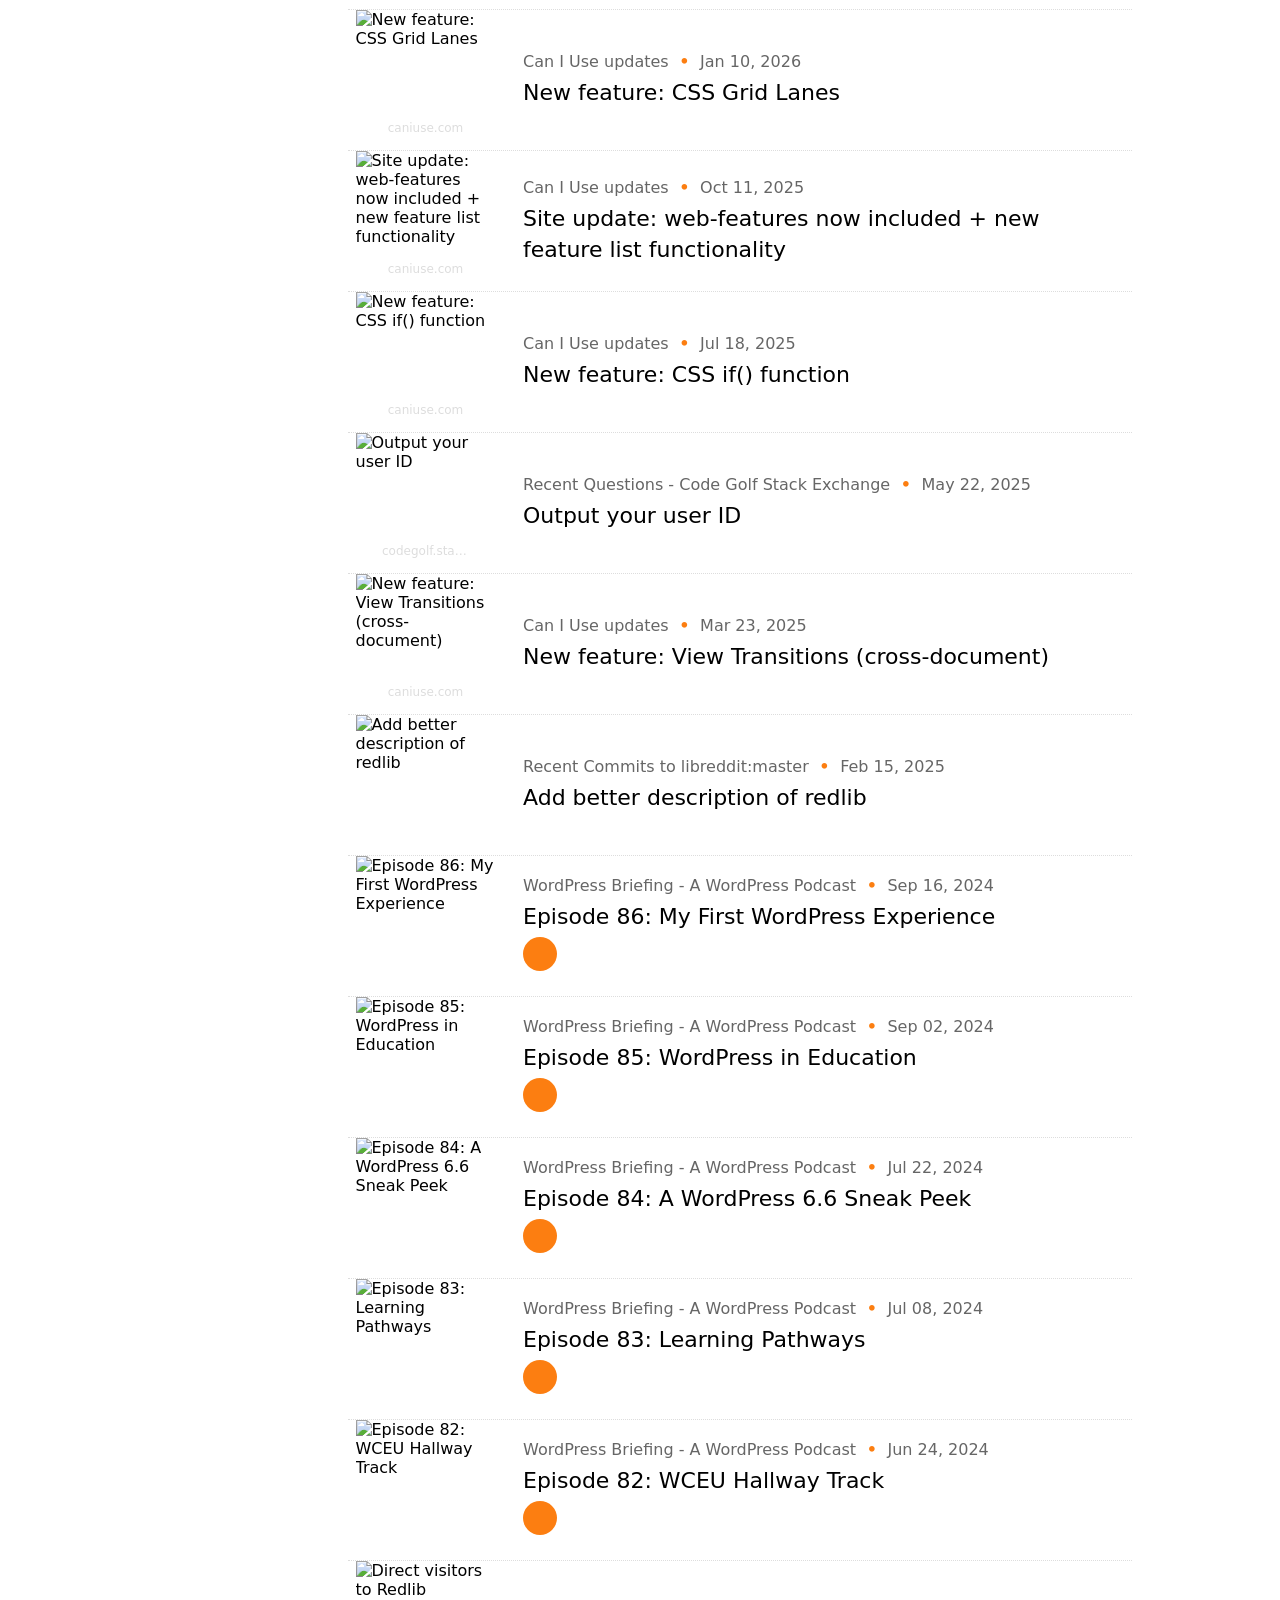
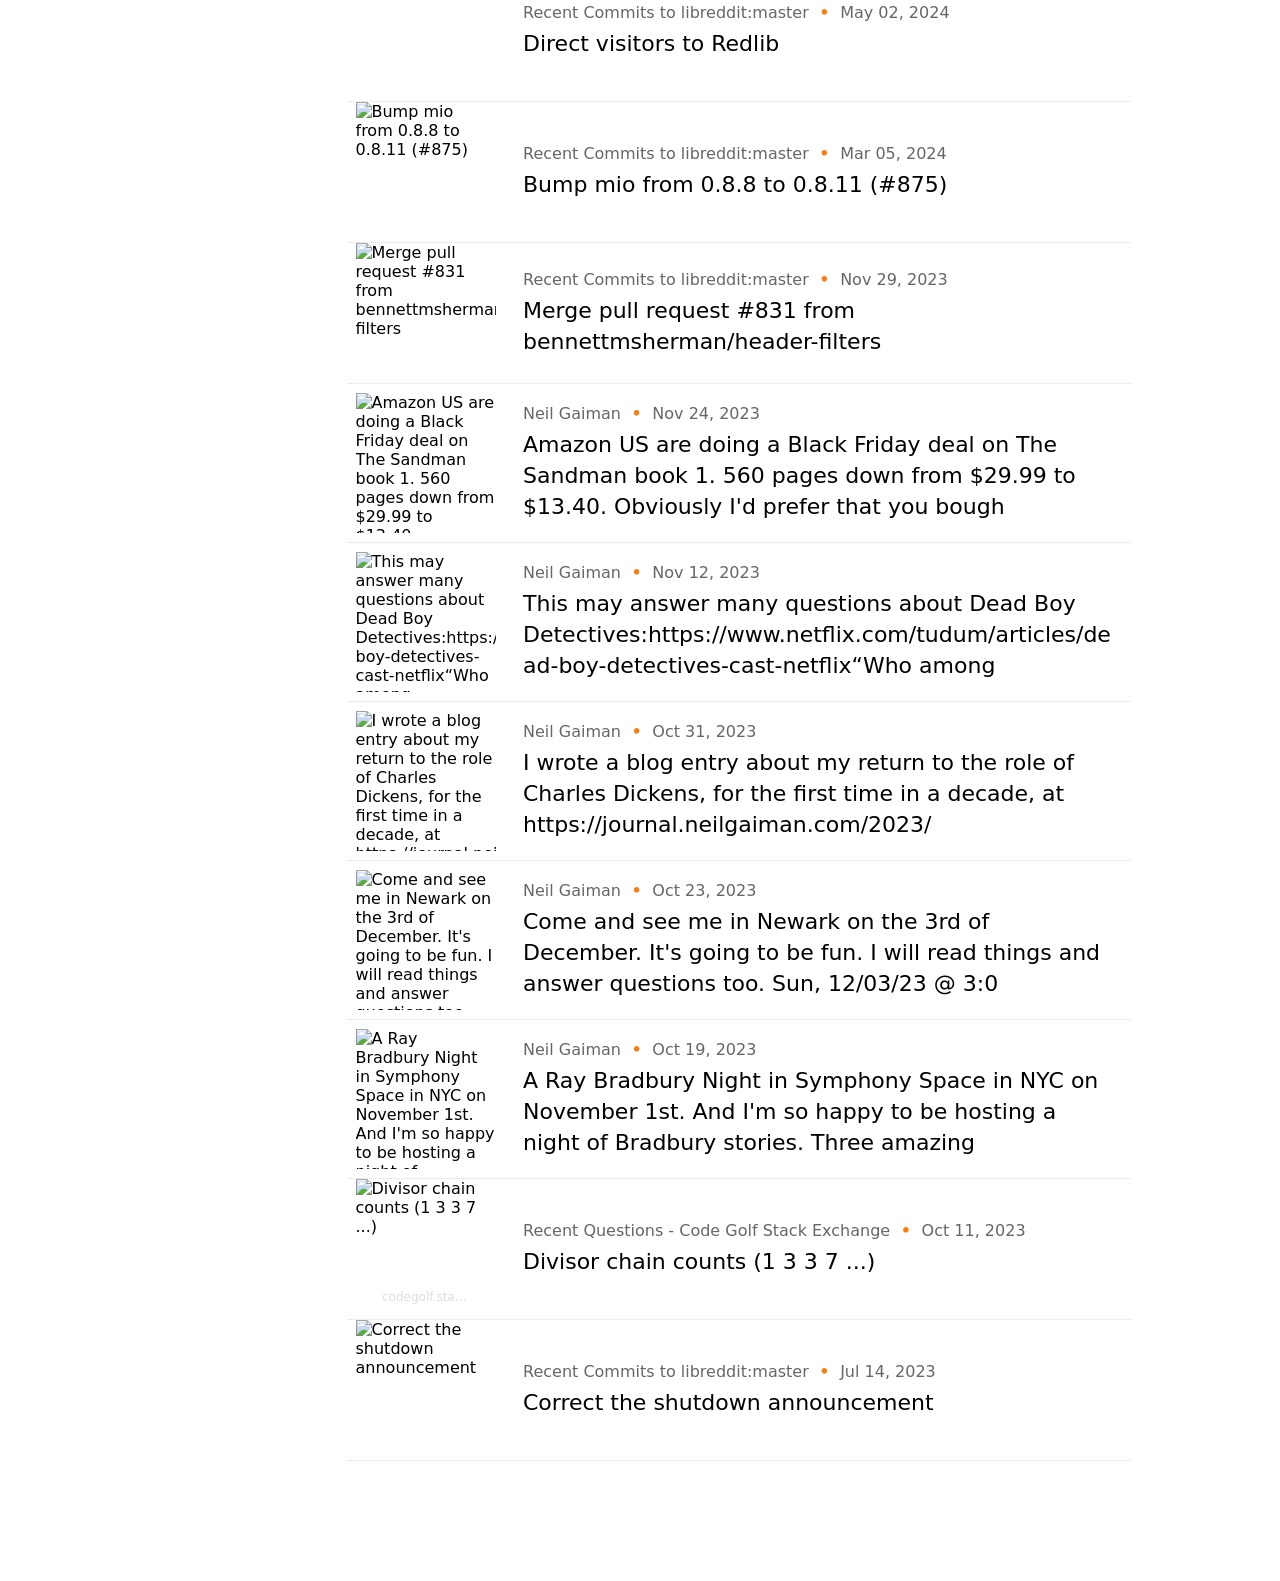
==== commit bcc06d7f: "Implement iframe player for content and videos - Add modal overlay and iframe container to base.html" ====
--- a/public/index.html
+++ b/public/index.html
@@ -1,409 +1,483 @@
-<!DOCTYPE html>
-<html lang="en">
-<head>
-    <title>rssTea - YouTube Style RSS & Podcast Reader</title>
-    <meta name="description" content="rssTea is a fast, lightweight RSS and podcast Web Viewer in YouTube style interface."/>
+<!DOCTYPE html><html><head>
+    <title>rssTea - RSS Reader Web App Hosted On Github</title>
+    <meta name="description" content="rssTea is a fast, lightweight RSS and podcast Web Viewer that can be hosted On Github Pages."/>
     <link rel="shortcut icon" href="favicon.ico"> 
-    <link rel="icon" href="favicon.png">
-    <link rel="manifest" href="manifest.json" />
-    <meta name="apple-mobile-web-app-capable" content="yes" />
-    <meta name="apple-mobile-web-app-title" content="rssTea" />
-    <meta name="apple-mobile-web-app-status-bar-style" content="default" />
-    <meta name="viewport" content="width=device-width, initial-scale=1.0, minimum-scale=1.0">
+  <link rel="icon" href="favicon.png">
+<link rel="manifest" href="manifest.json" />
+ <meta name="apple-mobile-web-app-capable" content="yes" />
+    <meta name="apple-mobile-web-app-title" content="rdx" />
+    <meta   name="apple-mobile-web-app-status-bar-style" content="default" />
+     <meta name="viewport" content="width=device-width, initial-scale=1.0, minimum-scale=1.0">
     <meta charset="utf-8">
     <link rel="stylesheet" href="theme.css" type="text/css">
 </head>
 <body>
-
-<header id="yt-header">
-    <div class="header-left">
-        <a href="#" class="yt-logo">
-            <svg class="yt-icon" viewBox="0 0 24 24" width="30" height="30"><path fill="#FF0000" d="M23.498 6.186a3.016 3.016 0 0 0-2.122-2.136C19.505 3.545 12 3.545 12 3.545s-7.505 0-9.377.505A3.017 3.017 0 0 0 .502 6.186C0 8.07 0 12 0 12s0 3.93.502 5.814a3.016 3.016 0 0 0 2.122 2.136c1.871.505 9.376.505 9.376.505s7.505 0 9.377-.505a3.015 3.015 0 0 0 2.122-2.136C24 15.93 24 12 24 12s0-3.93-.502-5.814z"/><path fill="#FFFFFF" d="M9.545 15.568V8.432L15.818 12l-6.273 3.568z"/></svg>
-            <span class="logo-text">rssTea</span>
-        </a>
+<div id="header">rssTea</div>
+    <div id="pcwrap">
+<div id="filter"><div class="pclogo">rssTea</div><span id="filters">
+<span class="tab active">All</span>
+<span class="tab">Posts</span>
+<span class="tab">Podcasts</span>
+<select name="changechannel"><option value="All">All Channels</option><option value="Tech | The Verge">Tech | The Verge</option><option value="Hacker News">Hacker News</option><option value="MacRumors: Mac News and Rumors - All Stories">MacRumors: Mac News and Rumors - All Stories</option><option value="The Daily">The Daily</option><option value="Recent Questions - Code Golf Stack Exchange">Recent Questions - Code Golf Stack Exchange</option><option value="The Economics of Everyday Things">The Economics of Everyday Things</option><option value="Engadget">Engadget</option><option value="Pod Save the World">Pod Save the World</option><option value="CSS-Tricks">CSS-Tricks</option><option value="Can I Use updates">Can I Use updates</option><option value="Recent Commits to libreddit:master">Recent Commits to libreddit:master</option><option value="WordPress Briefing - A WordPress Podcast">WordPress Briefing - A WordPress Podcast</option><option value="Neil Gaiman">Neil Gaiman</option></select></span></div>
+<div id="wrap">
+<div class="post" data-channel="Tech | The Verge" data-ts="1790443955" data-audio="0"><div class="leftpan"><img src="https://platform.theverge.com/wp-content/uploads/sites/2/chorus/uploads/chorus_asset/file/25332725/STK419_DEEPFAKE_CVIRGINIA_L.jpg?quality=90&#038;strip=all&#038;crop=0,0,100,100" alt="Kids turned the comment section of an NPR podcast into a group chat"/ ></div><div class="rightpan"><div class="feedname"><span class="channel">Tech | The Verge</span> &bull; <span class="date">Sep 26, 2026</span></div>
+<h2><a href="https://www.theverge.com/entertainment/1001056/this-american-life-npr-kids-group-chat-comment-section" target="_blank">Kids turned the comment section of an NPR podcast into a group chat</a></h2>
+</div></div>
+<div class="post" data-channel="Hacker News" data-ts="1790442640" data-audio="0"><div class="leftpan"><img src="https://s2.googleusercontent.com/s2/favicons?domain=github.com" alt="Show HN: Reladraw – A diagram language where you decide where to place things"/><span class="domain">github.com</span></div><div class="rightpan"><div class="feedname"><span class="channel">Hacker News</span> &bull; <span class="date">Sep 26, 2026</span></div>
+<h2><a href="https://github.com/reladraw/reladraw" target="_blank">Show HN: Reladraw – A diagram language where you decide where to place things</a></h2>
+</div></div>
+<div class="post" data-channel="Tech | The Verge" data-ts="1790440499" data-audio="0"><div class="leftpan"><img src="https://platform.theverge.com/wp-content/uploads/sites/2/2025/02/STK155_OPEN_AI_2025_CVirgiia_A.jpg?quality=90&#038;strip=all&#038;crop=0,0,100,100" alt="OpenAI pauses training of its ‘most capable models’"/ ></div><div class="rightpan"><div class="feedname"><span class="channel">Tech | The Verge</span> &bull; <span class="date">Sep 26, 2026</span></div>
+<h2><a href="https://www.theverge.com/ai-artificial-intelligence/1001049/openai-training-pause" target="_blank">OpenAI pauses training of its ‘most capable models’</a></h2>
+</div></div>
+<div class="post" data-channel="Hacker News" data-ts="1790438194" data-audio="0"><div class="leftpan"><img src="https://s2.googleusercontent.com/s2/favicons?domain=tangled.org" alt="Drawgent: Coding agent on a live Excalidraw canvas"/><span class="domain">tangled.org</span></div><div class="rightpan"><div class="feedname"><span class="channel">Hacker News</span> &bull; <span class="date">Sep 26, 2026</span></div>
+<h2><a href="https://tangled.org/yanndegat.tngl.sh/drawgent" target="_blank">Drawgent: Coding agent on a live Excalidraw canvas</a></h2>
+</div></div>
+<div class="post" data-channel="Tech | The Verge" data-ts="1790431200" data-audio="0"><div class="leftpan"><img src="https://platform.theverge.com/wp-content/uploads/sites/2/2026/09/DCD_2026-09-26_Prince.jpg?quality=90&#038;strip=all&#038;crop=0,0,100,100" alt="Can Cloudflare CEO Matthew Prince save the web from AI?"/ ></div><div class="rightpan"><div class="feedname"><span class="channel">Tech | The Verge</span> &bull; <span class="date">Sep 26, 2026</span></div>
+<h2><a href="https://www.theverge.com/podcast/1000344/cloudflare-matthew-prince-google-zero-ai-web-advertising" target="_blank">Can Cloudflare CEO Matthew Prince save the web from AI?</a></h2>
+</div></div>
+<div class="post" data-channel="MacRumors: Mac News and Rumors - All Stories" data-ts="1790427612" data-audio="0"><div class="leftpan"><img src="https://images.macrumors.com/article-new/2026/09/top-stories-2026-09-26.jpg" alt="Top Stories: Apple Leaks, Siri AI Settlement, and More"/ ></div><div class="rightpan"><div class="feedname"><span class="channel">MacRumors: Mac News and Rumors - All Stories</span> &bull; <span class="date">Sep 26, 2026</span></div>
+<h2><a href="https://www.macrumors.com/2026/09/26/top-stories-apple-leaks-siri-ai-settlement/" target="_blank">Top Stories: Apple Leaks, Siri AI Settlement, and More</a></h2>
+</div></div>
+<div class="post" data-channel="The Daily" data-ts="1790416800" data-audio="1"><div class="leftpan"><img src="https://image.simplecastcdn.com/images/34e5431c-f7f7-4edd-9b5d-0277e197a71b/ac55fb54-26bb-4ea6-84ef-dc62cd89d764/nyt-podcast-thedaily-ytthumbnail-20-28.jpg" alt="Sylvester Stallone Hid His Struggles for Decades. Now He’s Coming Clean."/ ></div><div class="rightpan"><div class="feedname"><span class="channel">The Daily</span> &bull; <span class="date">Sep 26, 2026</span></div>
+<h2><a href="https://www.nytimes.com/the-daily" target="_blank">Sylvester Stallone Hid His Struggles for Decades. Now He’s Coming Clean.</a></h2><div class="audio">
+<button data-aid="0">Play</button>
+<audio src="https://dts.podtrac.com/redirect.mp3/pdst.fm/e/pfx.vpixl.com/6qj4J/pscrb.fm/rss/p/nyt.simplecastaudio.com/03d8b493-87fc-4bd1-931f-8a8e9b945d8a/episodes/3c0a5121-a722-4a1e-9b11-b78033a37931/audio/128/default.mp3?aid=rss_feed&awCollectionId=03d8b493-87fc-4bd1-931f-8a8e9b945d8a&awEpisodeId=3c0a5121-a722-4a1e-9b11-b78033a37931&feed=54nAGcIl" preload="metadata" aid="0"  controls></audio></div>
+</div></div>
+<div class="post" data-channel="MacRumors: Mac News and Rumors - All Stories" data-ts="1790407806" data-audio="0"><div class="leftpan"><img src="https://images.macrumors.com/article-new/2026/06/watchOS-27-Hands-On-Thumb.jpg" alt="watchOS 27: 12 New Things To Check Out on Your Apple Watch"/ ></div><div class="rightpan"><div class="feedname"><span class="channel">MacRumors: Mac News and Rumors - All Stories</span> &bull; <span class="date">Sep 26, 2026</span></div>
+<h2><a href="https://www.macrumors.com/guide/watchos-27-new-things-apple-watch/" target="_blank">watchOS 27: 12 New Things To Check Out on Your Apple Watch</a></h2>
+</div></div>
+<div class="post" data-channel="Tech | The Verge" data-ts="1790406000" data-audio="0"><div class="leftpan"><img src="https://platform.theverge.com/wp-content/uploads/sites/2/2026/09/IMG_4650.jpeg?quality=90&#038;strip=all&#038;crop=0,0,100,100" alt="Can &#8216;eSUV&#8217; e-bikes really go from trail to town?"/ ></div><div class="rightpan"><div class="feedname"><span class="channel">Tech | The Verge</span> &bull; <span class="date">Sep 26, 2026</span></div>
+<h2><a href="https://www.theverge.com/transportation/999785/amflow-tl-review-avinox-esuv-e-bike-avinox" target="_blank">Can &#8216;eSUV&#8217; e-bikes really go from trail to town?</a></h2>
+</div></div>
+<div class="post" data-channel="MacRumors: Mac News and Rumors - All Stories" data-ts="1790364149" data-audio="0"><div class="leftpan"><img src="https://images.macrumors.com/article-new/2023/11/apple-pay-feature-dynamic-island.jpg" alt="Banks and Credit Unions to Team Up Against Apple Pay Fees"/ ></div><div class="rightpan"><div class="feedname"><span class="channel">MacRumors: Mac News and Rumors - All Stories</span> &bull; <span class="date">Sep 25, 2026</span></div>
+<h2><a href="https://www.macrumors.com/2026/09/25/apple-pay-antitrust-lawsuit-advances/" target="_blank">Banks and Credit Unions to Team Up Against Apple Pay Fees</a></h2>
+</div></div>
+<div class="post" data-channel="MacRumors: Mac News and Rumors - All Stories" data-ts="1790363230" data-audio="0"><div class="leftpan"><img src="https://images.macrumors.com/article-new/2022/10/Apple-TV-2022-Feature-Blue.jpg" alt="Apple Finally Shares tvOS 27 Release Notes With List of New Features"/ ></div><div class="rightpan"><div class="feedname"><span class="channel">MacRumors: Mac News and Rumors - All Stories</span> &bull; <span class="date">Sep 25, 2026</span></div>
+<h2><a href="https://www.macrumors.com/2026/09/25/tvos-27-release-notes/" target="_blank">Apple Finally Shares tvOS 27 Release Notes With List of New Features</a></h2>
+</div></div>
+<div class="post" data-channel="MacRumors: Mac News and Rumors - All Stories" data-ts="1790360939" data-audio="0"><div class="leftpan"><img src="https://images.macrumors.com/article-new/2026/06/apple-watch-ultra-3-prime-day.jpeg" alt="Amazon's $199 Discount on Apple Watch Ultra 3 Returns to Help Clear Stock"/ ></div><div class="rightpan"><div class="feedname"><span class="channel">MacRumors: Mac News and Rumors - All Stories</span> &bull; <span class="date">Sep 25, 2026</span></div>
+<h2><a href="https://www.macrumors.com/2026/09/25/apple-watch-ultra-3-returns/" target="_blank">Amazon's $199 Discount on Apple Watch Ultra 3 Returns to Help Clear Stock</a></h2>
+</div></div>
+<div class="post" data-channel="Tech | The Verge" data-ts="1790357010" data-audio="0"><div class="leftpan"><img src="https://platform.theverge.com/wp-content/uploads/sites/2/2026/09/moment.jpg?quality=90&#038;strip=all&#038;crop=0,0,100,100" alt="These camera apps give you more control over the iPhone 18 Pro’s aperture"/ ></div><div class="rightpan"><div class="feedname"><span class="channel">Tech | The Verge</span> &bull; <span class="date">Sep 25, 2026</span></div>
+<h2><a href="https://www.theverge.com/tech/1000729/moment-pro-blackmagic-camera-ii-ios-app-iphone-18-pro-max-aperature-camera" target="_blank">These camera apps give you more control over the iPhone 18 Pro’s aperture</a></h2>
+</div></div>
+<div class="post" data-channel="Hacker News" data-ts="1790333740" data-audio="0"><div class="leftpan"><img src="https://s2.googleusercontent.com/s2/favicons?domain=github.com" alt="PipePipe: NewPipe hard fork implementing SponsorBlock"/><span class="domain">github.com</span></div><div class="rightpan"><div class="feedname"><span class="channel">Hacker News</span> &bull; <span class="date">Sep 25, 2026</span></div>
+<h2><a href="https://github.com/InfinityLoop1308/PipePipe" target="_blank">PipePipe: NewPipe hard fork implementing SponsorBlock</a></h2>
+</div></div>
+<div class="post" data-channel="The Daily" data-ts="1790329500" data-audio="1"><div class="leftpan"><img src="https://image.simplecastcdn.com/images/34e5431c-f7f7-4edd-9b5d-0277e197a71b/59be7b7a-2309-4c85-918c-c0364a504398/25thedaily_youtube_8.jpg" alt="The Life and, for Now, the Death of the Kennedy Center"/ ></div><div class="rightpan"><div class="feedname"><span class="channel">The Daily</span> &bull; <span class="date">Sep 25, 2026</span></div>
+<h2><a href="https://www.nytimes.com/the-daily" target="_blank">The Life and, for Now, the Death of the Kennedy Center</a></h2><div class="audio">
+<button data-aid="1">Play</button>
+<audio src="https://dts.podtrac.com/redirect.mp3/pdst.fm/e/pfx.vpixl.com/6qj4J/pscrb.fm/rss/p/nyt.simplecastaudio.com/03d8b493-87fc-4bd1-931f-8a8e9b945d8a/episodes/d63a35ec-6113-4413-bfb4-2f5cf8be720d/audio/128/default.mp3?aid=rss_feed&awCollectionId=03d8b493-87fc-4bd1-931f-8a8e9b945d8a&awEpisodeId=d63a35ec-6113-4413-bfb4-2f5cf8be720d&feed=54nAGcIl" preload="metadata" aid="1"  controls></audio></div>
+</div></div>
+<div class="post" data-channel="Hacker News" data-ts="1790266302" data-audio="0"><div class="leftpan"><img src="https://s2.googleusercontent.com/s2/favicons?domain=www.movingimagearchive.com" alt="A searchable library of forgotten public-domain film clips from 1915 onward"/><span class="domain">www.movingimagearchive.com</span></div><div class="rightpan"><div class="feedname"><span class="channel">Hacker News</span> &bull; <span class="date">Sep 24, 2026</span></div>
+<h2><a href="https://www.movingimagearchive.com/" target="_blank">A searchable library of forgotten public-domain film clips from 1915 onward</a></h2>
+</div></div>
+<div class="post" data-channel="The Daily" data-ts="1790243100" data-audio="1"><div class="leftpan"><img src="https://image.simplecastcdn.com/images/34e5431c-f7f7-4edd-9b5d-0277e197a71b/834d5fdf-4774-4bdd-bb37-dfc6e0f4e601/24thedaily_youtube_7.jpg" alt="What Safeguarding Nukes Can Teach Us About Safeguarding A.I."/ ></div><div class="rightpan"><div class="feedname"><span class="channel">The Daily</span> &bull; <span class="date">Sep 24, 2026</span></div>
+<h2><a href="https://www.nytimes.com/the-daily" target="_blank">What Safeguarding Nukes Can Teach Us About Safeguarding A.I.</a></h2><div class="audio">
+<button data-aid="2">Play</button>
+<audio src="https://dts.podtrac.com/redirect.mp3/pdst.fm/e/pfx.vpixl.com/6qj4J/pscrb.fm/rss/p/nyt.simplecastaudio.com/03d8b493-87fc-4bd1-931f-8a8e9b945d8a/episodes/ce4e04c1-0998-4159-a47b-106499ccdd46/audio/128/default.mp3?aid=rss_feed&awCollectionId=03d8b493-87fc-4bd1-931f-8a8e9b945d8a&awEpisodeId=ce4e04c1-0998-4159-a47b-106499ccdd46&feed=54nAGcIl" preload="metadata" aid="2"  controls></audio></div>
+</div></div>
+<div class="post" data-channel="Hacker News" data-ts="1790239000" data-audio="0"><div class="leftpan"><img src="https://s2.googleusercontent.com/s2/favicons?domain=jia.je" alt="The Lost Atomic Update on Loongson CPU"/><span class="domain">jia.je</span></div><div class="rightpan"><div class="feedname"><span class="channel">Hacker News</span> &bull; <span class="date">Sep 24, 2026</span></div>
+<h2><a href="https://jia.je/hardware/2026/09/24/loongson-cpu-erratum-en/" target="_blank">The Lost Atomic Update on Loongson CPU</a></h2>
+</div></div>
+<div class="post" data-channel="Recent Questions - Code Golf Stack Exchange" data-ts="1790234556" data-audio="0"><div class="leftpan"><img src="https://s2.googleusercontent.com/s2/favicons?domain=codegolf.stackexchange.com" alt="Hey, man, slow down!"/><span class="domain">codegolf.stackexchange.com</span></div><div class="rightpan"><div class="feedname"><span class="channel">Recent Questions - Code Golf Stack Exchange</span> &bull; <span class="date">Sep 24, 2026</span></div>
+<h2><a href="https://codegolf.stackexchange.com/questions/294572/hey-man-slow-down" target="_blank">Hey, man, slow down!</a></h2>
+</div></div>
+<div class="post" data-channel="The Economics of Everyday Things" data-ts="1790208000" data-audio="1"><div class="leftpan"><img src="https://image.simplecastcdn.com/images/d02ab162-92b1-40d0-9d90-caab30ce394f/c15d5fc4-14ba-4630-a045-4f31e591fbd2/3000x3000/3000x3000-eoet.jpg?aid=rss_feed" alt="76. Hotel Art"/ ></div><div class="rightpan"><div class="feedname"><span class="channel">The Economics of Everyday Things</span> &bull; <span class="date">Sep 24, 2026</span></div>
+<h2><a href="https://freakonomics.com" target="_blank">76. Hotel Art</a></h2><div class="audio">
+<button data-aid="3">Play</button>
+<audio src="https://dts.podtrac.com/redirect.mp3/stitcher.simplecastaudio.com/51058430-d98f-4830-b949-5d9a371523ce/episodes/fbbe2868-f583-463c-ab25-9aca59a8399a/audio/128/default.mp3?aid=rss_feed&awCollectionId=51058430-d98f-4830-b949-5d9a371523ce&awEpisodeId=fbbe2868-f583-463c-ab25-9aca59a8399a&feed=ob9OSBIN" preload="metadata" aid="3"  controls></audio></div>
+</div></div>
+<div class="post" data-channel="Engadget" data-ts="1790172026" data-audio="0"><div class="leftpan"><img src="https://i3.ytimg.com/vi/BR1sNtvfU-U/hqdefault.jpg" alt="Is your iPhone stuck in SOS mode? Here's how to fix it"/ ></div><div class="rightpan"><div class="feedname"><span class="channel">Engadget</span> &bull; <span class="date">Sep 23, 2026</span></div>
+<h2><a href="https://www.youtube.com/watch?v=BR1sNtvfU-U" target="_blank">Is your iPhone stuck in SOS mode? Here's how to fix it</a></h2>
+</div></div>
+<div class="post" data-channel="Pod Save the World" data-ts="1790157300" data-audio="1"><div class="leftpan"><img src="https://audioboom.com/i/43406871.jpg" alt="Xi’s Just Not That Into You"/ ></div><div class="rightpan"><div class="feedname"><span class="channel">Pod Save the World</span> &bull; <span class="date">Sep 23, 2026</span></div>
+<h2><a href="https://audioboom.com/posts/8955915" target="_blank">Xi’s Just Not That Into You</a></h2><div class="audio">
+<button data-aid="4">Play</button>
+<audio src="https://clrtpod.com/m/pscrb.fm/rss/p/prfx.byspotify.com/e/arttrk.com/p/CRMDA/mgln.ai/e/284/dts.podtrac.com/redirect.mp3/audioboom.com/posts/8955915.mp3?modified=1790127582&sid=5166626&source=rss" preload="metadata" aid="4"  controls></audio></div>
+</div></div>
+<div class="post" data-channel="The Daily" data-ts="1790156700" data-audio="1"><div class="leftpan"><img src="https://image.simplecastcdn.com/images/34e5431c-f7f7-4edd-9b5d-0277e197a71b/75710f63-b326-440d-a767-5ab6c8f0e301/23thedaily_youtube_7.jpg" alt="Health Trackers Are Everywhere. Do Babies Need Them, Too?"/ ></div><div class="rightpan"><div class="feedname"><span class="channel">The Daily</span> &bull; <span class="date">Sep 23, 2026</span></div>
+<h2><a href="https://www.nytimes.com/the-daily" target="_blank">Health Trackers Are Everywhere. Do Babies Need Them, Too?</a></h2><div class="audio">
+<button data-aid="5">Play</button>
+<audio src="https://dts.podtrac.com/redirect.mp3/pdst.fm/e/pfx.vpixl.com/6qj4J/pscrb.fm/rss/p/nyt.simplecastaudio.com/03d8b493-87fc-4bd1-931f-8a8e9b945d8a/episodes/16a4ec6f-4bf4-4884-a35a-239580e2677e/audio/128/default.mp3?aid=rss_feed&awCollectionId=03d8b493-87fc-4bd1-931f-8a8e9b945d8a&awEpisodeId=16a4ec6f-4bf4-4884-a35a-239580e2677e&feed=54nAGcIl" preload="metadata" aid="5"  controls></audio></div>
+</div></div>
+<div class="post" data-channel="The Daily" data-ts="1790070695" data-audio="1"><div class="leftpan"><img src="https://image.simplecastcdn.com/images/34e5431c-f7f7-4edd-9b5d-0277e197a71b/99a45591-d4f0-4010-a4d5-316736e0c2fd/22thedaily_youtube_6.jpg" alt="Trump Banned the Media. This Time, the Media Struck Back."/ ></div><div class="rightpan"><div class="feedname"><span class="channel">The Daily</span> &bull; <span class="date">Sep 22, 2026</span></div>
+<h2><a href="https://www.nytimes.com/the-daily" target="_blank">Trump Banned the Media. This Time, the Media Struck Back.</a></h2><div class="audio">
+<button data-aid="6">Play</button>
+<audio src="https://dts.podtrac.com/redirect.mp3/pdst.fm/e/pfx.vpixl.com/6qj4J/pscrb.fm/rss/p/nyt.simplecastaudio.com/03d8b493-87fc-4bd1-931f-8a8e9b945d8a/episodes/96b1cb24-7d63-422c-a2ee-86af17431537/audio/128/default.mp3?aid=rss_feed&awCollectionId=03d8b493-87fc-4bd1-931f-8a8e9b945d8a&awEpisodeId=96b1cb24-7d63-422c-a2ee-86af17431537&feed=54nAGcIl" preload="metadata" aid="6"  controls></audio></div>
+</div></div>
+<div class="post" data-channel="Engadget" data-ts="1789999204" data-audio="0"><div class="leftpan"><img src="https://i3.ytimg.com/vi/RGykCtF_ReE/hqdefault.jpg" alt="How to clear the cache on your Roku TV"/ ></div><div class="rightpan"><div class="feedname"><span class="channel">Engadget</span> &bull; <span class="date">Sep 21, 2026</span></div>
+<h2><a href="https://www.youtube.com/watch?v=RGykCtF_ReE" target="_blank">How to clear the cache on your Roku TV</a></h2>
+</div></div>
+<div class="post" data-channel="Recent Questions - Code Golf Stack Exchange" data-ts="1789988314" data-audio="0"><div class="leftpan"><img src="https://s2.googleusercontent.com/s2/favicons?domain=codegolf.stackexchange.com" alt="Percentage Discount Calculator"/><span class="domain">codegolf.stackexchange.com</span></div><div class="rightpan"><div class="feedname"><span class="channel">Recent Questions - Code Golf Stack Exchange</span> &bull; <span class="date">Sep 21, 2026</span></div>
+<h2><a href="https://codegolf.stackexchange.com/questions/294328/percentage-discount-calculator" target="_blank">Percentage Discount Calculator</a></h2>
+</div></div>
+<div class="post" data-channel="The Economics of Everyday Things" data-ts="1789948800" data-audio="1"><div class="leftpan"><img src="https://image.simplecastcdn.com/images/d02ab162-92b1-40d0-9d90-caab30ce394f/c15d5fc4-14ba-4630-a045-4f31e591fbd2/3000x3000/3000x3000-eoet.jpg?aid=rss_feed" alt="75. Butchers"/ ></div><div class="rightpan"><div class="feedname"><span class="channel">The Economics of Everyday Things</span> &bull; <span class="date">Sep 21, 2026</span></div>
+<h2><a href="https://freakonomics.com" target="_blank">75. Butchers</a></h2><div class="audio">
+<button data-aid="7">Play</button>
+<audio src="https://dts.podtrac.com/redirect.mp3/stitcher.simplecastaudio.com/51058430-d98f-4830-b949-5d9a371523ce/episodes/64b4ff54-6525-4842-93f9-da12630bbe9e/audio/128/default.mp3?aid=rss_feed&awCollectionId=51058430-d98f-4830-b949-5d9a371523ce&awEpisodeId=64b4ff54-6525-4842-93f9-da12630bbe9e&feed=ob9OSBIN" preload="metadata" aid="7"  controls></audio></div>
+</div></div>
+<div class="post" data-channel="Recent Questions - Code Golf Stack Exchange" data-ts="1789915503" data-audio="0"><div class="leftpan"><img src="https://s2.googleusercontent.com/s2/favicons?domain=codegolf.stackexchange.com" alt="All 3-smooth numbers less than N"/><span class="domain">codegolf.stackexchange.com</span></div><div class="rightpan"><div class="feedname"><span class="channel">Recent Questions - Code Golf Stack Exchange</span> &bull; <span class="date">Sep 20, 2026</span></div>
+<h2><a href="https://codegolf.stackexchange.com/questions/294239/all-3-smooth-numbers-less-than-n" target="_blank">All 3-smooth numbers less than N</a></h2>
+</div></div>
+<div class="post" data-channel="Engadget" data-ts="1789687103" data-audio="0"><div class="leftpan"><img src="https://i4.ytimg.com/vi/GXeaGblK8Ms/hqdefault.jpg" alt="Apple Watch Series 12 review: Catching up and catching heat"/ ></div><div class="rightpan"><div class="feedname"><span class="channel">Engadget</span> &bull; <span class="date">Sep 17, 2026</span></div>
+<h2><a href="https://www.youtube.com/watch?v=GXeaGblK8Ms" target="_blank">Apple Watch Series 12 review: Catching up and catching heat</a></h2>
+</div></div>
+<div class="post" data-channel="Engadget" data-ts="1789653610" data-audio="0"><div class="leftpan"><img src="https://i4.ytimg.com/vi/O219sdF5WO8/hqdefault.jpg" alt="Before you throw out your old USB drives, do this first"/ ></div><div class="rightpan"><div class="feedname"><span class="channel">Engadget</span> &bull; <span class="date">Sep 17, 2026</span></div>
+<h2><a href="https://www.youtube.com/watch?v=O219sdF5WO8" target="_blank">Before you throw out your old USB drives, do this first</a></h2>
+</div></div>
+<div class="post" data-channel="The Economics of Everyday Things" data-ts="1789603200" data-audio="1"><div class="leftpan"><img src="https://image.simplecastcdn.com/images/d02ab162-92b1-40d0-9d90-caab30ce394f/c15d5fc4-14ba-4630-a045-4f31e591fbd2/3000x3000/3000x3000-eoet.jpg?aid=rss_feed" alt="Amazon Was Supposed to Kill the Bookstore. James Daunt Had Other Plans | Better in Person"/ ></div><div class="rightpan"><div class="feedname"><span class="channel">The Economics of Everyday Things</span> &bull; <span class="date">Sep 17, 2026</span></div>
+<h2><a href="https://freakonomics.com" target="_blank">Amazon Was Supposed to Kill the Bookstore. James Daunt Had Other Plans | Better in Person</a></h2><div class="audio">
+<button data-aid="8">Play</button>
+<audio src="https://dts.podtrac.com/redirect.mp3/stitcher.simplecastaudio.com/51058430-d98f-4830-b949-5d9a371523ce/episodes/dbf8abb4-92b3-4ebe-949b-615f3436ff47/audio/128/default.mp3?aid=rss_feed&awCollectionId=51058430-d98f-4830-b949-5d9a371523ce&awEpisodeId=dbf8abb4-92b3-4ebe-949b-615f3436ff47&feed=ob9OSBIN" preload="metadata" aid="8"  controls></audio></div>
+</div></div>
+<div class="post" data-channel="Engadget" data-ts="1789602019" data-audio="0"><div class="leftpan"><img src="https://i3.ytimg.com/vi/2tjULRTyZn4/hqdefault.jpg" alt="Snap Specs AR glasses quick overview"/ ></div><div class="rightpan"><div class="feedname"><span class="channel">Engadget</span> &bull; <span class="date">Sep 16, 2026</span></div>
+<h2><a href="https://www.youtube.com/shorts/2tjULRTyZn4" target="_blank">Snap Specs AR glasses quick overview</a></h2>
+</div></div>
+<div class="post" data-channel="Pod Save the World" data-ts="1789552500" data-audio="1"><div class="leftpan"><img src="https://audioboom.com/i/43406871.jpg" alt="Don Jr.’s Big Fat Russian Wedding"/ ></div><div class="rightpan"><div class="feedname"><span class="channel">Pod Save the World</span> &bull; <span class="date">Sep 16, 2026</span></div>
+<h2><a href="https://audioboom.com/posts/8953257" target="_blank">Don Jr.’s Big Fat Russian Wedding</a></h2><div class="audio">
+<button data-aid="9">Play</button>
+<audio src="https://clrtpod.com/m/pscrb.fm/rss/p/prfx.byspotify.com/e/arttrk.com/p/CRMDA/mgln.ai/e/284/dts.podtrac.com/redirect.mp3/audioboom.com/posts/8953257.mp3?modified=1789528137&sid=5166626&source=rss" preload="metadata" aid="9"  controls></audio></div>
+</div></div>
+<div class="post" data-channel="The Economics of Everyday Things" data-ts="1789344000" data-audio="1"><div class="leftpan"><img src="https://image.simplecastcdn.com/images/d02ab162-92b1-40d0-9d90-caab30ce394f/c15d5fc4-14ba-4630-a045-4f31e591fbd2/3000x3000/3000x3000-eoet.jpg?aid=rss_feed" alt="74. Fonts"/ ></div><div class="rightpan"><div class="feedname"><span class="channel">The Economics of Everyday Things</span> &bull; <span class="date">Sep 14, 2026</span></div>
+<h2><a href="https://freakonomics.com" target="_blank">74. Fonts</a></h2><div class="audio">
+<button data-aid="10">Play</button>
+<audio src="https://dts.podtrac.com/redirect.mp3/stitcher.simplecastaudio.com/51058430-d98f-4830-b949-5d9a371523ce/episodes/03af0cbf-19eb-4afb-80f1-6ec613c4d362/audio/128/default.mp3?aid=rss_feed&awCollectionId=51058430-d98f-4830-b949-5d9a371523ce&awEpisodeId=03af0cbf-19eb-4afb-80f1-6ec613c4d362&feed=ob9OSBIN" preload="metadata" aid="10"  controls></audio></div>
+</div></div>
+<div class="post" data-channel="The Economics of Everyday Things" data-ts="1788998400" data-audio="1"><div class="leftpan"><img src="https://image.simplecastcdn.com/images/d02ab162-92b1-40d0-9d90-caab30ce394f/c15d5fc4-14ba-4630-a045-4f31e591fbd2/3000x3000/3000x3000-eoet.jpg?aid=rss_feed" alt="73. Used Bookstores"/ ></div><div class="rightpan"><div class="feedname"><span class="channel">The Economics of Everyday Things</span> &bull; <span class="date">Sep 10, 2026</span></div>
+<h2><a href="https://freakonomics.com" target="_blank">73. Used Bookstores</a></h2><div class="audio">
+<button data-aid="11">Play</button>
+<audio src="https://dts.podtrac.com/redirect.mp3/stitcher.simplecastaudio.com/51058430-d98f-4830-b949-5d9a371523ce/episodes/c4e65d2e-dff6-4765-94ea-c2720d837d62/audio/128/default.mp3?aid=rss_feed&awCollectionId=51058430-d98f-4830-b949-5d9a371523ce&awEpisodeId=c4e65d2e-dff6-4765-94ea-c2720d837d62&feed=ob9OSBIN" preload="metadata" aid="11"  controls></audio></div>
+</div></div>
+<div class="post" data-channel="Pod Save the World" data-ts="1788947700" data-audio="1"><div class="leftpan"><img src="https://audioboom.com/i/43406871.jpg" alt="Can Germany’s Far Right Be Stopped?"/ ></div><div class="rightpan"><div class="feedname"><span class="channel">Pod Save the World</span> &bull; <span class="date">Sep 09, 2026</span></div>
+<h2><a href="https://audioboom.com/posts/8950346" target="_blank">Can Germany’s Far Right Be Stopped?</a></h2><div class="audio">
+<button data-aid="12">Play</button>
+<audio src="https://clrtpod.com/m/pscrb.fm/rss/p/prfx.byspotify.com/e/arttrk.com/p/CRMDA/mgln.ai/e/284/dts.podtrac.com/redirect.mp3/audioboom.com/posts/8950346.mp3?modified=1788930548&sid=5166626&source=rss" preload="metadata" aid="12"  controls></audio></div>
+</div></div>
+<div class="post" data-channel="Pod Save the World" data-ts="1788342900" data-audio="1"><div class="leftpan"><img src="https://audioboom.com/i/43406871.jpg" alt="The Art of the Venezuela Oil Deal"/ ></div><div class="rightpan"><div class="feedname"><span class="channel">Pod Save the World</span> &bull; <span class="date">Sep 02, 2026</span></div>
+<h2><a href="https://audioboom.com/posts/8947845" target="_blank">The Art of the Venezuela Oil Deal</a></h2><div class="audio">
+<button data-aid="13">Play</button>
+<audio src="https://clrtpod.com/m/pscrb.fm/rss/p/prfx.byspotify.com/e/arttrk.com/p/CRMDA/mgln.ai/e/284/dts.podtrac.com/redirect.mp3/audioboom.com/posts/8947845.mp3?modified=1788309689&sid=5166626&source=rss" preload="metadata" aid="13"  controls></audio></div>
+</div></div>
+<div class="post" data-channel="CSS-Tricks" data-ts="1788189139" data-audio="0"><div class="leftpan"><img src="https://i0.wp.com/css-tricks.com/wp-content/uploads/2021/07/star.png?fit=32%2C32&ssl=1" alt="Let’s Use the Emergent CSS random() Function in all the Browsers"/ ></div><div class="rightpan"><div class="feedname"><span class="channel">CSS-Tricks</span> &bull; <span class="date">Aug 31, 2026</span></div>
+<h2><a href="https://css-tricks.com/css-random-function-polyfill/" target="_blank">Let’s Use the Emergent CSS random() Function in all the Browsers</a></h2>
+</div></div>
+<div class="post" data-channel="CSS-Tricks" data-ts="1788185335" data-audio="0"><div class="leftpan"><img src="https://i0.wp.com/css-tricks.com/wp-content/uploads/2021/07/star.png?fit=32%2C32&ssl=1" alt="What’s !important #18: <geolocation>, Syntax ::highlight()ing, named-feature(), and More"/ ></div><div class="rightpan"><div class="feedname"><span class="channel">CSS-Tricks</span> &bull; <span class="date">Aug 31, 2026</span></div>
+<h2><a href="https://css-tricks.com/whats-important-18/" target="_blank">What’s !important #18: <geolocation>, Syntax ::highlight()ing, named-feature(), and More</a></h2>
+</div></div>
+<div class="post" data-channel="CSS-Tricks" data-ts="1787841666" data-audio="0"><div class="leftpan"><img src="https://i0.wp.com/css-tricks.com/wp-content/uploads/2021/07/star.png?fit=32%2C32&ssl=1" alt="Creating Web Widgets Using the Document Picture-in-Picture API"/ ></div><div class="rightpan"><div class="feedname"><span class="channel">CSS-Tricks</span> &bull; <span class="date">Aug 27, 2026</span></div>
+<h2><a href="https://css-tricks.com/creating-web-widgets-using-the-document-picture-in-picture-api/" target="_blank">Creating Web Widgets Using the Document Picture-in-Picture API</a></h2>
+</div></div>
+<div class="post" data-channel="CSS-Tricks" data-ts="1787758721" data-audio="0"><div class="leftpan"><img src="https://i0.wp.com/css-tricks.com/wp-content/uploads/2021/07/star.png?fit=32%2C32&ssl=1" alt="animation-trigger"/ ></div><div class="rightpan"><div class="feedname"><span class="channel">CSS-Tricks</span> &bull; <span class="date">Aug 26, 2026</span></div>
+<h2><a href="https://css-tricks.com/almanac/properties/a/animation-trigger/" target="_blank">animation-trigger</a></h2>
+</div></div>
+<div class="post" data-channel="Pod Save the World" data-ts="1787738100" data-audio="1"><div class="leftpan"><img src="https://audioboom.com/i/43406871.jpg" alt="Trump & Carney’s Heated Rivalry"/ ></div><div class="rightpan"><div class="feedname"><span class="channel">Pod Save the World</span> &bull; <span class="date">Aug 26, 2026</span></div>
+<h2><a href="https://audioboom.com/posts/8945366" target="_blank">Trump & Carney’s Heated Rivalry</a></h2><div class="audio">
+<button data-aid="14">Play</button>
+<audio src="https://clrtpod.com/m/pscrb.fm/rss/p/prfx.byspotify.com/e/arttrk.com/p/CRMDA/mgln.ai/e/284/dts.podtrac.com/redirect.mp3/audioboom.com/posts/8945366.mp3?modified=1787705799&sid=5166626&source=rss" preload="metadata" aid="14"  controls></audio></div>
+</div></div>
+<div class="post" data-channel="CSS-Tricks" data-ts="1787667034" data-audio="0"><div class="leftpan"><img src="https://i0.wp.com/css-tricks.com/wp-content/uploads/2021/07/star.png?fit=32%2C32&ssl=1" alt="MicroLighter: Syntax Highlighter"/ ></div><div class="rightpan"><div class="feedname"><span class="channel">CSS-Tricks</span> &bull; <span class="date">Aug 25, 2026</span></div>
+<h2><a href="https://css-tricks.com/microlighter-syntax-highlighter/" target="_blank">MicroLighter: Syntax Highlighter</a></h2>
+</div></div>
+<div class="post" data-channel="Can I Use updates" data-ts="1772668800" data-audio="0"><div class="leftpan"><img src="https://s2.googleusercontent.com/s2/favicons?domain=caniuse.com" alt="New feature: Lazy loading via attribute for video & audio"/><span class="domain">caniuse.com</span></div><div class="rightpan"><div class="feedname"><span class="channel">Can I Use updates</span> &bull; <span class="date">Mar 05, 2026</span></div>
+<h2><a href="https://caniuse.com/loading-lazy-media" target="_blank">New feature: Lazy loading via attribute for video & audio</a></h2>
+</div></div>
+<div class="post" data-channel="Can I Use updates" data-ts="1768003200" data-audio="0"><div class="leftpan"><img src="https://s2.googleusercontent.com/s2/favicons?domain=caniuse.com" alt="New feature: CSS Grid Lanes"/><span class="domain">caniuse.com</span></div><div class="rightpan"><div class="feedname"><span class="channel">Can I Use updates</span> &bull; <span class="date">Jan 10, 2026</span></div>
+<h2><a href="https://caniuse.com/css-grid-lanes" target="_blank">New feature: CSS Grid Lanes</a></h2>
+</div></div>
+<div class="post" data-channel="Can I Use updates" data-ts="1760185839" data-audio="0"><div class="leftpan"><img src="https://s2.googleusercontent.com/s2/favicons?domain=caniuse.com" alt="Site update: web-features now included + new feature list functionality"/><span class="domain">caniuse.com</span></div><div class="rightpan"><div class="feedname"><span class="channel">Can I Use updates</span> &bull; <span class="date">Oct 11, 2025</span></div>
+<h2><a href="https://caniuse.com/feed/167" target="_blank">Site update: web-features now included + new feature list functionality</a></h2>
+</div></div>
+<div class="post" data-channel="Can I Use updates" data-ts="1752796800" data-audio="0"><div class="leftpan"><img src="https://s2.googleusercontent.com/s2/favicons?domain=caniuse.com" alt="New feature: CSS if() function"/><span class="domain">caniuse.com</span></div><div class="rightpan"><div class="feedname"><span class="channel">Can I Use updates</span> &bull; <span class="date">Jul 18, 2025</span></div>
+<h2><a href="https://caniuse.com/css-if" target="_blank">New feature: CSS if() function</a></h2>
+</div></div>
+<div class="post" data-channel="Recent Questions - Code Golf Stack Exchange" data-ts="1747885205" data-audio="0"><div class="leftpan"><img src="https://s2.googleusercontent.com/s2/favicons?domain=codegolf.stackexchange.com" alt="Output your user ID"/><span class="domain">codegolf.stackexchange.com</span></div><div class="rightpan"><div class="feedname"><span class="channel">Recent Questions - Code Golf Stack Exchange</span> &bull; <span class="date">May 22, 2025</span></div>
+<h2><a href="https://codegolf.stackexchange.com/questions/281871/output-your-user-id" target="_blank">Output your user ID</a></h2>
+</div></div>
+<div class="post" data-channel="Can I Use updates" data-ts="1742688000" data-audio="0"><div class="leftpan"><img src="https://s2.googleusercontent.com/s2/favicons?domain=caniuse.com" alt="New feature: View Transitions (cross-document)"/><span class="domain">caniuse.com</span></div><div class="rightpan"><div class="feedname"><span class="channel">Can I Use updates</span> &bull; <span class="date">Mar 23, 2025</span></div>
+<h2><a href="https://caniuse.com/cross-document-view-transitions" target="_blank">New feature: View Transitions (cross-document)</a></h2>
+</div></div>
+<div class="post" data-channel="Recent Commits to libreddit:master" data-ts="1739646662" data-audio="0"><div class="leftpan"><img src="https://avatars.githubusercontent.com/u/19519553?s=30&v=4" alt="
+        Add better description of redlib
+    "/ ></div><div class="rightpan"><div class="feedname"><span class="channel">Recent Commits to libreddit:master</span> &bull; <span class="date">Feb 15, 2025</span></div>
+<h2><a href="https://github.com/libreddit/libreddit/commit/9b7ee5034ed0ea80fa29a63677f4b3507fe5d59f" target="_blank">
+        Add better description of redlib
+    </a></h2>
+</div></div>
+<div class="post" data-channel="WordPress Briefing - A WordPress Podcast" data-ts="1726488000" data-audio="1"><div class="leftpan"><img src="https://wordpress.org/news/files/2022/09/WP_Briefing-Podcast-Cover-1.png" alt="Episode 86: My First WordPress Experience"/ ></div><div class="rightpan"><div class="feedname"><span class="channel">WordPress Briefing - A WordPress Podcast</span> &bull; <span class="date">Sep 16, 2024</span></div>
+<h2><a href="https://wordpress.org/news/2024/09/episode-86-my-first-wordpress-experience/" target="_blank">Episode 86: My First WordPress Experience</a></h2><div class="audio">
+<button data-aid="15">Play</button>
+<audio src="https://wordpress.org/news/podcast-download/17684/episode-86-my-first-wordpress-experience.mp3" preload="metadata" aid="15"  controls></audio></div>
+</div></div>
+<div class="post" data-channel="WordPress Briefing - A WordPress Podcast" data-ts="1725278400" data-audio="1"><div class="leftpan"><img src="https://wordpress.org/news/files/2022/09/WP_Briefing-Podcast-Cover-1.png" alt="Episode 85: WordPress in Education"/ ></div><div class="rightpan"><div class="feedname"><span class="channel">WordPress Briefing - A WordPress Podcast</span> &bull; <span class="date">Sep 02, 2024</span></div>
+<h2><a href="https://wordpress.org/news/2024/09/episode-85-wordpress-in-education/" target="_blank">Episode 85: WordPress in Education</a></h2><div class="audio">
+<button data-aid="16">Play</button>
+<audio src="https://wordpress.org/news/podcast-download/17643/episode-85-wordpress-in-education.mp3" preload="metadata" aid="16"  controls></audio></div>
+</div></div>
+<div class="post" data-channel="WordPress Briefing - A WordPress Podcast" data-ts="1721649600" data-audio="1"><div class="leftpan"><img src="https://wordpress.org/news/files/2022/09/WP_Briefing-Podcast-Cover-1.png" alt="Episode 84: A WordPress 6.6 Sneak Peek"/ ></div><div class="rightpan"><div class="feedname"><span class="channel">WordPress Briefing - A WordPress Podcast</span> &bull; <span class="date">Jul 22, 2024</span></div>
+<h2><a href="https://wordpress.org/news/2024/07/episode-84-a-wordpress-6-6-sneak-peek/" target="_blank">Episode 84: A WordPress 6.6 Sneak Peek</a></h2><div class="audio">
+<button data-aid="17">Play</button>
+<audio src="https://wordpress.org/news/podcast-download/17539/episode-84-a-wordpress-6-6-sneak-peek.mp3" preload="metadata" aid="17"  controls></audio></div>
+</div></div>
+<div class="post" data-channel="WordPress Briefing - A WordPress Podcast" data-ts="1720440000" data-audio="1"><div class="leftpan"><img src="https://wordpress.org/news/files/2022/09/WP_Briefing-Podcast-Cover-1.png" alt="Episode 83: Learning Pathways"/ ></div><div class="rightpan"><div class="feedname"><span class="channel">WordPress Briefing - A WordPress Podcast</span> &bull; <span class="date">Jul 08, 2024</span></div>
+<h2><a href="https://wordpress.org/news/2024/07/episode-83-learning-pathways/" target="_blank">Episode 83: Learning Pathways</a></h2><div class="audio">
+<button data-aid="18">Play</button>
+<audio src="https://wordpress.org/news/podcast-download/17489/episode-83-learning-pathways.mp3" preload="metadata" aid="18"  controls></audio></div>
+</div></div>
+<div class="post" data-channel="WordPress Briefing - A WordPress Podcast" data-ts="1719230400" data-audio="1"><div class="leftpan"><img src="https://wordpress.org/news/files/2022/09/WP_Briefing-Podcast-Cover-1.png" alt="Episode 82: WCEU Hallway Track"/ ></div><div class="rightpan"><div class="feedname"><span class="channel">WordPress Briefing - A WordPress Podcast</span> &bull; <span class="date">Jun 24, 2024</span></div>
+<h2><a href="https://wordpress.org/news/2024/06/episode-82-wceu-hallway-track/" target="_blank">Episode 82: WCEU Hallway Track</a></h2><div class="audio">
+<button data-aid="19">Play</button>
+<audio src="https://wordpress.org/news/podcast-download/17409/episode-82-wceu-hallway-track.mp3" preload="metadata" aid="19"  controls></audio></div>
+</div></div>
+<div class="post" data-channel="Recent Commits to libreddit:master" data-ts="1714692150" data-audio="0"><div class="leftpan"><img src="https://avatars.githubusercontent.com/u/19519553?s=30&v=4" alt="
+        Direct visitors to Redlib
+    "/ ></div><div class="rightpan"><div class="feedname"><span class="channel">Recent Commits to libreddit:master</span> &bull; <span class="date">May 02, 2024</span></div>
+<h2><a href="https://github.com/libreddit/libreddit/commit/64d7b30eca3f68e8a6b7c3cc135b90d6e41431fc" target="_blank">
+        Direct visitors to Redlib
+    </a></h2>
+</div></div>
+<div class="post" data-channel="Recent Commits to libreddit:master" data-ts="1709678239" data-audio="0"><div class="leftpan"><img src="https://avatars.githubusercontent.com/in/29110?s=30&v=4" alt="
+        Bump mio from 0.8.8 to 0.8.11 (#875)
+    "/ ></div><div class="rightpan"><div class="feedname"><span class="channel">Recent Commits to libreddit:master</span> &bull; <span class="date">Mar 05, 2024</span></div>
+<h2><a href="https://github.com/libreddit/libreddit/commit/b69fae2383e71d42debd6e1b6274dd7a0f153059" target="_blank">
+        Bump mio from 0.8.8 to 0.8.11 (#875)
+    </a></h2>
+</div></div>
+<div class="post" data-channel="Recent Commits to libreddit:master" data-ts="1701267916" data-audio="0"><div class="leftpan"><img src="https://avatars.githubusercontent.com/u/69441971?s=30&v=4" alt="
+        Merge pull request #831 from bennettmsherman/header-filters
+    "/ ></div><div class="rightpan"><div class="feedname"><span class="channel">Recent Commits to libreddit:master</span> &bull; <span class="date">Nov 29, 2023</span></div>
+<h2><a href="https://github.com/libreddit/libreddit/commit/9d948abadc2ed8cd8f8b47491330b37c2e71f91a" target="_blank">
+        Merge pull request #831 from bennettmsherman/header-filters
+    </a></h2>
+</div></div>
+<div class="post" data-channel="Neil Gaiman" data-ts="1700856120" data-audio="0"><div class="leftpan"><img src="https://files.mastodon.social/accounts/avatars/109/292/929/514/346/332/original/de4a4f94f765e7e8.jpeg" alt="Amazon US are doing a Black Friday deal on The Sandman book 1. 560 pages down from $29.99 to $13.40. Obviously I&#39;d prefer that you bough"/ ></div><div class="rightpan"><div class="feedname"><span class="channel">Neil Gaiman</span> &bull; <span class="date">Nov 24, 2023</span></div>
+<h2><a href="https://mastodon.social/@neilhimself/111467306726247499" target="_blank">Amazon US are doing a Black Friday deal on The Sandman book 1. 560 pages down from $29.99 to $13.40. Obviously I&#39;d prefer that you bough</a></h2>
+</div></div>
+<div class="post" data-channel="Neil Gaiman" data-ts="1699811875" data-audio="0"><div class="leftpan"><img src="https://files.mastodon.social/accounts/avatars/109/292/929/514/346/332/original/de4a4f94f765e7e8.jpeg" alt="This may answer many questions about Dead Boy Detectives:https://www.netflix.com/tudum/articles/dead-boy-detectives-cast-netflix“Who among"/ ></div><div class="rightpan"><div class="feedname"><span class="channel">Neil Gaiman</span> &bull; <span class="date">Nov 12, 2023</span></div>
+<h2><a href="https://mastodon.social/@neilhimself/111398871060927714" target="_blank">This may answer many questions about Dead Boy Detectives:https://www.netflix.com/tudum/articles/dead-boy-detectives-cast-netflix“Who among</a></h2>
+</div></div>
+<div class="post" data-channel="Neil Gaiman" data-ts="1698767775" data-audio="0"><div class="leftpan"><img src="https://files.mastodon.social/accounts/avatars/109/292/929/514/346/332/original/de4a4f94f765e7e8.jpeg" alt="I wrote a blog entry about my return to the role of Charles Dickens, for the first time in a decade, at https://journal.neilgaiman.com/2023/"/ ></div><div class="rightpan"><div class="feedname"><span class="channel">Neil Gaiman</span> &bull; <span class="date">Oct 31, 2023</span></div>
+<h2><a href="https://mastodon.social/@neilhimself/111330444953401481" target="_blank">I wrote a blog entry about my return to the role of Charles Dickens, for the first time in a decade, at https://journal.neilgaiman.com/2023/</a></h2>
+</div></div>
+<div class="post" data-channel="Neil Gaiman" data-ts="1698102083" data-audio="0"><div class="leftpan"><img src="https://files.mastodon.social/accounts/avatars/109/292/929/514/346/332/original/de4a4f94f765e7e8.jpeg" alt="Come and see me in Newark on the 3rd of December. It&#39;s going to be fun. I will read things and answer questions too. Sun, 12/03/23 @ 3:0"/ ></div><div class="rightpan"><div class="feedname"><span class="channel">Neil Gaiman</span> &bull; <span class="date">Oct 23, 2023</span></div>
+<h2><a href="https://mastodon.social/@neilhimself/111286818152704373" target="_blank">Come and see me in Newark on the 3rd of December. It&#39;s going to be fun. I will read things and answer questions too. Sun, 12/03/23 @ 3:0</a></h2>
+</div></div>
+<div class="post" data-channel="Neil Gaiman" data-ts="1697680922" data-audio="0"><div class="leftpan"><img src="https://files.mastodon.social/accounts/avatars/109/292/929/514/346/332/original/de4a4f94f765e7e8.jpeg" alt="A Ray Bradbury Night in Symphony Space in NYC on November 1st. And I&#39;m so happy to be hosting a night of Bradbury stories. Three amazing"/ ></div><div class="rightpan"><div class="feedname"><span class="channel">Neil Gaiman</span> &bull; <span class="date">Oct 19, 2023</span></div>
+<h2><a href="https://mastodon.social/@neilhimself/111259216921733392" target="_blank">A Ray Bradbury Night in Symphony Space in NYC on November 1st. And I&#39;m so happy to be hosting a night of Bradbury stories. Three amazing</a></h2>
+</div></div>
+<div class="post" data-channel="Recent Questions - Code Golf Stack Exchange" data-ts="1697049168" data-audio="0"><div class="leftpan"><img src="https://s2.googleusercontent.com/s2/favicons?domain=codegolf.stackexchange.com" alt="Divisor chain counts (1 3 3 7 ...)"/><span class="domain">codegolf.stackexchange.com</span></div><div class="rightpan"><div class="feedname"><span class="channel">Recent Questions - Code Golf Stack Exchange</span> &bull; <span class="date">Oct 11, 2023</span></div>
+<h2><a href="https://codegolf.stackexchange.com/questions/265918/divisor-chain-counts-1-3-3-7" target="_blank">Divisor chain counts (1 3 3 7 ...)</a></h2>
+</div></div>
+<div class="post" data-channel="Recent Commits to libreddit:master" data-ts="1689361557" data-audio="0"><div class="leftpan"><img src="https://avatars.githubusercontent.com/u/19519553?s=30&v=4" alt="
+        Correct the shutdown announcement
+    "/ ></div><div class="rightpan"><div class="feedname"><span class="channel">Recent Commits to libreddit:master</span> &bull; <span class="date">Jul 14, 2023</span></div>
+<h2><a href="https://github.com/libreddit/libreddit/commit/2815dc5209465295c93ada3656f17da63ad0f5b5" target="_blank">
+        Correct the shutdown announcement
+    </a></h2>
+</div></div>
+
+</div>
     </div>
-    <div class="header-center">
-        <div class="search-box">
-            <input type="text" id="yt-search-input" placeholder="Search feeds and podcasts...">
-            <button class="search-btn" aria-label="Search">
-                <svg viewBox="0 0 24 24" width="20" height="20" fill="currentColor"><path d="M15.5 14h-.79l-.28-.27A6.471 6.471 0 0 0 16 9.5 6.5 6.5 0 1 0 9.5 16c1.61 0 3.09-.59 4.23-1.57l.27.28v.79l5 4.99L20.49 19l-4.99-5zm-6 0C7.01 14 5 11.99 5 9.5S7.01 5 9.5 5 14 7.01 14 9.5 11.99 14 9.5 14z"/></svg>
-            </button>
-        </div>
+<div id="floating_player">
+<div class="player_meta"><button id="playpausebutton">Play</button><span id="title">Not Playing</span> <button id="speed">1x</button><button id="plus30">+30s</button></div>
+  <div id="timeline_wrap">
+  <ul id="chapters"></ul>
+    <span id="current_time"></span>
+    <span id="timeline">
+<input type="range" id="seekbar" min="0" max="100" step="0.1">
+</span>
+    <span id="duration"></span>
+  </div>
+</div>
+
+<div id="iframe_modal" class="iframe-modal">
+  <div class="iframe-header">
+    <span id="iframe_title">Content</span>
+    <div class="iframe-controls">
+      <a id="iframe_external" href="#" target="_blank" title="Open in new tab">&#8599;</a>
+      <button id="iframe_close" aria-label="Close">&times;</button>
     </div>
-    <div class="header-right">
-        <a href="nmpz.html" class="icon-btn" title="NMPZ Mapillary Game" aria-label="Play NMPZ Game" style="display: flex; align-items: center; gap: 4px; text-decoration: none; color: inherit; font-size: 13px; font-weight: 600; padding: 6px 12px; background: var(--chip-bg); border-radius: 18px;">
-            <svg viewBox="0 0 24 24" width="20" height="20" fill="currentColor"><path d="M12 2C6.48 2 2 6.48 2 12s4.48 10 10 10 10-4.48 10-10S17.52 2 12 2zm-1 17.93c-3.95-.49-7-3.85-7-7.93 0-.62.08-1.21.21-1.79L9 15v1c0 1.1.9 2 2 2v1.93zm6.9-2.54c-.26-.81-1-1.39-1.9-1.39h-1v-3c0-.55-.45-1-1-1H8v-2h2c.55 0 1-.45 1-1V7h2c1.1 0 2-.9 2-2v-.41c2.93 1.19 5 4.06 5 7.41 0 2.08-.8 3.97-2.1 5.39z"/></svg>
-            <span>NMPZ Game</span>
-        </a>
-        <button class="icon-btn" id="notification-bell-btn" aria-label="Notifications" title="Toggle Push Notifications">
-            <svg viewBox="0 0 24 24" width="24" height="24" fill="currentColor"><path d="M12 22c1.1 0 2-.9 2-2h-4c0 1.1.89 2 2 2zm6-6v-5c0-3.07-1.64-5.64-4.5-6.32V4c0-.83-.67-1.5-1.5-1.5s-1.5.67-1.5 1.5v.68C7.63 5.36 6 7.92 6 11v5l-2 2v1h16v-1l-2-2z"/></svg>
-        </button>
-    </div>
-</header>
-
-<div id="yt-app-container">
-
-    <main id="main-content">
-        <div id="filter-chips">
-            <div class="channel-select-wrapper">
-                <select name="changechannel" class="channel-dropdown"><option value="All">All Channels</option><option value="Techlore">Techlore</option><option value="SomeOrdinaryGamers on Odysee">SomeOrdinaryGamers on Odysee</option><option value="Brodie Robertson | Linux Tips &amp; Tricks on Odysee">Brodie Robertson | Linux Tips &amp; Tricks on Odysee</option></select>
-            </div>
-        </div>
-
-        <div id="wrap" class="video-grid">
-            <div class="post video-card" data-channel="Techlore" data-ts="1789862400" data-audio="0">  <div class="thumbnail-wrapper">    <a href="https://techlore.tv/w/3mTSMtj6WPXSJ3suxZ9NBn" target="_blank" class="thumbnail-link">      <img src="https://techlore.tv/lazy-static/thumbnails/f72b84f1-cb64-4d96-8feb-8fe9ad0e9bd5.jpg" alt="Is your LG TV listening?" class="thumbnail-img" />      <span class="badge post-badge">POST</span>    </a>  </div>  <div class="card-details">    <div class="channel-avatar"><span>T</span></div>    <div class="card-meta">      <h2 class="video-title"><a href="https://techlore.tv/w/3mTSMtj6WPXSJ3suxZ9NBn" target="_blank">Is your LG TV listening?</a></h2>      <div class="feedname"><span class="channel channel-name">Techlore</span></div>      <div class="video-info-line"><span class="date">Sep 20, 2026</span></div>    </div>  </div></div><div class="post video-card" data-channel="SomeOrdinaryGamers on Odysee" data-ts="1789689600" data-audio="0">  <div class="thumbnail-wrapper">    <a href="https://odysee.com/the-internet-is-being-hijacked-and:011f9fee34001617ec35cb67d615d7434dd342c9" target="_blank" class="thumbnail-link">      <img src="https://thumbnails.lbry.com/ITfTBmbTCAs" alt="The Internet Is Being Hijacked And Overrun..." class="thumbnail-img" />      <span class="badge post-badge">POST</span>    </a>  </div>  <div class="card-details">    <div class="channel-avatar"><span>S</span></div>    <div class="card-meta">      <h2 class="video-title"><a href="https://odysee.com/the-internet-is-being-hijacked-and:011f9fee34001617ec35cb67d615d7434dd342c9" target="_blank">The Internet Is Being Hijacked And Overrun...</a></h2>      <div class="feedname"><span class="channel channel-name">SomeOrdinaryGamers on Odysee</span></div>      <div class="video-info-line"><span class="date">Sep 18, 2026</span></div>    </div>  </div></div><div class="post video-card" data-channel="Techlore" data-ts="1789689600" data-audio="0">  <div class="thumbnail-wrapper">    <a href="https://techlore.tv/w/voQLX6buhMh4eYjmnvAWWy" target="_blank" class="thumbnail-link">      <img src="https://techlore.tv/lazy-static/thumbnails/ec6e14cd-fcec-49ad-a563-498a06c55c8b.jpg" alt="Revolut Just Had the Most Embarrassing Data Breach" class="thumbnail-img" />      <span class="badge post-badge">POST</span>    </a>  </div>  <div class="card-details">    <div class="channel-avatar"><span>T</span></div>    <div class="card-meta">      <h2 class="video-title"><a href="https://techlore.tv/w/voQLX6buhMh4eYjmnvAWWy" target="_blank">Revolut Just Had the Most Embarrassing Data Breach</a></h2>      <div class="feedname"><span class="channel channel-name">Techlore</span></div>      <div class="video-info-line"><span class="date">Sep 18, 2026</span></div>    </div>  </div></div><div class="post video-card" data-channel="Techlore" data-ts="1789689600" data-audio="0">  <div class="thumbnail-wrapper">    <a href="https://techlore.tv/w/hQgGX3PHXHHTM1WrXvw9nm" target="_blank" class="thumbnail-link">      <img src="https://techlore.tv/lazy-static/thumbnails/5370526a-8768-4262-aa2b-a89ef9ca7bd4.jpg" alt="The Nonprofit Fighting to Keep DNS Private (Quad9 Interview)" class="thumbnail-img" />      <span class="badge post-badge">POST</span>    </a>  </div>  <div class="card-details">    <div class="channel-avatar"><span>T</span></div>    <div class="card-meta">      <h2 class="video-title"><a href="https://techlore.tv/w/hQgGX3PHXHHTM1WrXvw9nm" target="_blank">The Nonprofit Fighting to Keep DNS Private (Quad9 Interview)</a></h2>      <div class="feedname"><span class="channel channel-name">Techlore</span></div>      <div class="video-info-line"><span class="date">Sep 18, 2026</span></div>    </div>  </div></div><div class="post video-card" data-channel="Brodie Robertson | Linux Tips &amp; Tricks on Odysee" data-ts="1789603200" data-audio="0">  <div class="thumbnail-wrapper">    <a href="https://odysee.com/the-biggest-lie-we-tell-linux-users:9f1ec3d2742483762e8dce28dc3a5a2f778bef41" target="_blank" class="thumbnail-link">      <img src="https://thumbnails.lbry.com/9NTNW0egSsA" alt="The Biggest Lie We Tell Linux Users" class="thumbnail-img" />      <span class="badge post-badge">POST</span>    </a>  </div>  <div class="card-details">    <div class="channel-avatar"><span>B</span></div>    <div class="card-meta">      <h2 class="video-title"><a href="https://odysee.com/the-biggest-lie-we-tell-linux-users:9f1ec3d2742483762e8dce28dc3a5a2f778bef41" target="_blank">The Biggest Lie We Tell Linux Users</a></h2>      <div class="feedname"><span class="channel channel-name">Brodie Robertson | Linux Tips &amp; Tricks on Odysee</span></div>      <div class="video-info-line"><span class="date">Sep 17, 2026</span></div>    </div>  </div></div><div class="post video-card" data-channel="Techlore" data-ts="1789603200" data-audio="0">  <div class="thumbnail-wrapper">    <a href="https://techlore.tv/w/p7DPjDG2W9PTjsmA3C7ej6" target="_blank" class="thumbnail-link">      <img src="https://techlore.tv/lazy-static/thumbnails/d64fc9c8-f00f-4ece-9925-6ed49b71c16d.webp" alt="Revolut Just Had the Most Embarrassing Data Breach" class="thumbnail-img" />      <span class="badge post-badge">POST</span>    </a>  </div>  <div class="card-details">    <div class="channel-avatar"><span>T</span></div>    <div class="card-meta">      <h2 class="video-title"><a href="https://techlore.tv/w/p7DPjDG2W9PTjsmA3C7ej6" target="_blank">Revolut Just Had the Most Embarrassing Data Breach</a></h2>      <div class="feedname"><span class="channel channel-name">Techlore</span></div>      <div class="video-info-line"><span class="date">Sep 17, 2026</span></div>    </div>  </div></div><div class="post video-card" data-channel="Brodie Robertson | Linux Tips &amp; Tricks on Odysee" data-ts="1789516800" data-audio="0">  <div class="thumbnail-wrapper">    <a href="https://odysee.com/death-of-the-weirdest-top-level-domain:ec5ad0d524d6a6024630eec8b6c3cba98fee8e1d" target="_blank" class="thumbnail-link">      <img src="https://thumbnails.lbry.com/0sa6EXQk1eY" alt="Death Of The Weirdest Top Level Domain" class="thumbnail-img" />      <span class="badge post-badge">POST</span>    </a>  </div>  <div class="card-details">    <div class="channel-avatar"><span>B</span></div>    <div class="card-meta">      <h2 class="video-title"><a href="https://odysee.com/death-of-the-weirdest-top-level-domain:ec5ad0d524d6a6024630eec8b6c3cba98fee8e1d" target="_blank">Death Of The Weirdest Top Level Domain</a></h2>      <div class="feedname"><span class="channel channel-name">Brodie Robertson | Linux Tips &amp; Tricks on Odysee</span></div>      <div class="video-info-line"><span class="date">Sep 16, 2026</span></div>    </div>  </div></div><div class="post video-card" data-channel="SomeOrdinaryGamers on Odysee" data-ts="1789516800" data-audio="0">  <div class="thumbnail-wrapper">    <a href="https://odysee.com/it-just-keeps-going-higher-and-higher...:437799fe68538622fc2902fc64fe0bf7c3b5ac85" target="_blank" class="thumbnail-link">      <img src="https://thumbnails.lbry.com/vbNfTQ0NG3c" alt="It Just Keeps Going Higher And Higher..." class="thumbnail-img" />      <span class="badge post-badge">POST</span>    </a>  </div>  <div class="card-details">    <div class="channel-avatar"><span>S</span></div>    <div class="card-meta">      <h2 class="video-title"><a href="https://odysee.com/it-just-keeps-going-higher-and-higher...:437799fe68538622fc2902fc64fe0bf7c3b5ac85" target="_blank">It Just Keeps Going Higher And Higher...</a></h2>      <div class="feedname"><span class="channel channel-name">SomeOrdinaryGamers on Odysee</span></div>      <div class="video-info-line"><span class="date">Sep 16, 2026</span></div>    </div>  </div></div><div class="post video-card" data-channel="SomeOrdinaryGamers on Odysee" data-ts="1789516800" data-audio="0">  <div class="thumbnail-wrapper">    <a href="https://odysee.com/huge-playstation-jailbreaking-drama...:45f58a8f07ba9cb3f29f3c35bff64de2e223c2b4" target="_blank" class="thumbnail-link">      <img src="https://thumbnails.lbry.com/Jl_NKLauP1c" alt="Huge Playstation Jailbreaking Drama..." class="thumbnail-img" />      <span class="badge post-badge">POST</span>    </a>  </div>  <div class="card-details">    <div class="channel-avatar"><span>S</span></div>    <div class="card-meta">      <h2 class="video-title"><a href="https://odysee.com/huge-playstation-jailbreaking-drama...:45f58a8f07ba9cb3f29f3c35bff64de2e223c2b4" target="_blank">Huge Playstation Jailbreaking Drama...</a></h2>      <div class="feedname"><span class="channel channel-name">SomeOrdinaryGamers on Odysee</span></div>      <div class="video-info-line"><span class="date">Sep 16, 2026</span></div>    </div>  </div></div><div class="post video-card" data-channel="Techlore" data-ts="1789516800" data-audio="0">  <div class="thumbnail-wrapper">    <a href="https://techlore.tv/w/pYPmKejidUnoAktFYxYs68" target="_blank" class="thumbnail-link">      <img src="https://techlore.tv/lazy-static/thumbnails/f1194570-5a6a-4dde-a04f-e2736cdcf9d2.jpg" alt="Password Manager Tier List 2026. Do you agree with the list?" class="thumbnail-img" />      <span class="badge post-badge">POST</span>    </a>  </div>  <div class="card-details">    <div class="channel-avatar"><span>T</span></div>    <div class="card-meta">      <h2 class="video-title"><a href="https://techlore.tv/w/pYPmKejidUnoAktFYxYs68" target="_blank">Password Manager Tier List 2026. Do you agree with the list?</a></h2>      <div class="feedname"><span class="channel channel-name">Techlore</span></div>      <div class="video-info-line"><span class="date">Sep 16, 2026</span></div>    </div>  </div></div><div class="post video-card" data-channel="Brodie Robertson | Linux Tips &amp; Tricks on Odysee" data-ts="1789430400" data-audio="0">  <div class="thumbnail-wrapper">    <a href="https://odysee.com/bill-gates-realized-the-insanity-of:237c9cf4340c8cb6bc48c8a0defa988df2835c5f" target="_blank" class="thumbnail-link">      <img src="https://thumbnails.lbry.com/mvzRB9j0q9U" alt="Bill Gates Realized The Insanity Of Windows" class="thumbnail-img" />      <span class="badge post-badge">POST</span>    </a>  </div>  <div class="card-details">    <div class="channel-avatar"><span>B</span></div>    <div class="card-meta">      <h2 class="video-title"><a href="https://odysee.com/bill-gates-realized-the-insanity-of:237c9cf4340c8cb6bc48c8a0defa988df2835c5f" target="_blank">Bill Gates Realized The Insanity Of Windows</a></h2>      <div class="feedname"><span class="channel channel-name">Brodie Robertson | Linux Tips &amp; Tricks on Odysee</span></div>      <div class="video-info-line"><span class="date">Sep 15, 2026</span></div>    </div>  </div></div><div class="post video-card" data-channel="Brodie Robertson | Linux Tips &amp; Tricks on Odysee" data-ts="1789344000" data-audio="0">  <div class="thumbnail-wrapper">    <a href="https://odysee.com/linux-kernel-and-planned-obsolescence:17c6b4c5a166c3975a316ada586ef856d1ec6e71" target="_blank" class="thumbnail-link">      <img src="https://thumbnails.lbry.com/k5L47tFUgtQ" alt="Linux Kernel And Planned Obsolescence" class="thumbnail-img" />      <span class="badge post-badge">POST</span>    </a>  </div>  <div class="card-details">    <div class="channel-avatar"><span>B</span></div>    <div class="card-meta">      <h2 class="video-title"><a href="https://odysee.com/linux-kernel-and-planned-obsolescence:17c6b4c5a166c3975a316ada586ef856d1ec6e71" target="_blank">Linux Kernel And Planned Obsolescence</a></h2>      <div class="feedname"><span class="channel channel-name">Brodie Robertson | Linux Tips &amp; Tricks on Odysee</span></div>      <div class="video-info-line"><span class="date">Sep 14, 2026</span></div>    </div>  </div></div><div class="post video-card" data-channel="Brodie Robertson | Linux Tips &amp; Tricks on Odysee" data-ts="1789344000" data-audio="0">  <div class="thumbnail-wrapper">    <a href="https://odysee.com/slackware-vs-debian:b92e0b0671a97048409e4f4159e11707baf36345" target="_blank" class="thumbnail-link">      <img src="https://thumbnails.lbry.com/_tNWPqT4qxI" alt="Slackware vs Debian" class="thumbnail-img" />      <span class="badge post-badge">POST</span>    </a>  </div>  <div class="card-details">    <div class="channel-avatar"><span>B</span></div>    <div class="card-meta">      <h2 class="video-title"><a href="https://odysee.com/slackware-vs-debian:b92e0b0671a97048409e4f4159e11707baf36345" target="_blank">Slackware vs Debian</a></h2>      <div class="feedname"><span class="channel channel-name">Brodie Robertson | Linux Tips &amp; Tricks on Odysee</span></div>      <div class="video-info-line"><span class="date">Sep 14, 2026</span></div>    </div>  </div></div><div class="post video-card" data-channel="SomeOrdinaryGamers on Odysee" data-ts="1789344000" data-audio="0">  <div class="thumbnail-wrapper">    <a href="https://odysee.com/we-have-a-year-left-apparently...:2d12404b188a9a76aa0168637bbefbdf08ae6295" target="_blank" class="thumbnail-link">      <img src="https://thumbnails.lbry.com/CaKhFmSSN14" alt="We Have A Year Left Apparently..." class="thumbnail-img" />      <span class="badge post-badge">POST</span>    </a>  </div>  <div class="card-details">    <div class="channel-avatar"><span>S</span></div>    <div class="card-meta">      <h2 class="video-title"><a href="https://odysee.com/we-have-a-year-left-apparently...:2d12404b188a9a76aa0168637bbefbdf08ae6295" target="_blank">We Have A Year Left Apparently...</a></h2>      <div class="feedname"><span class="channel channel-name">SomeOrdinaryGamers on Odysee</span></div>      <div class="video-info-line"><span class="date">Sep 14, 2026</span></div>    </div>  </div></div><div class="post video-card" data-channel="SomeOrdinaryGamers on Odysee" data-ts="1789257600" data-audio="0">  <div class="thumbnail-wrapper">    <a href="https://odysee.com/they%27re-coming-after-steam-now...:809a89cf9012334b189b127a9663215f36d7bd79" target="_blank" class="thumbnail-link">      <img src="https://thumbnails.lbry.com/DC8m5KGdc4s" alt="They&#039;re Coming After Steam Now..." class="thumbnail-img" />      <span class="badge post-badge">POST</span>    </a>  </div>  <div class="card-details">    <div class="channel-avatar"><span>S</span></div>    <div class="card-meta">      <h2 class="video-title"><a href="https://odysee.com/they%27re-coming-after-steam-now...:809a89cf9012334b189b127a9663215f36d7bd79" target="_blank">They&#039;re Coming After Steam Now...</a></h2>      <div class="feedname"><span class="channel channel-name">SomeOrdinaryGamers on Odysee</span></div>      <div class="video-info-line"><span class="date">Sep 13, 2026</span></div>    </div>  </div></div>
-        </div>
-    </main>
+  </div>
+  <div class="iframe-body">
+    <iframe id="content_iframe" src="" frameborder="0" allow="accelerometer; autoplay; clipboard-write; encrypted-media; gyroscope; picture-in-picture; web-share" allowfullscreen></iframe>
+  </div>
 </div>
 
-<div id="iframe-modal" class="iframe-modal">
-    <div class="iframe-modal-overlay" id="iframe-modal-overlay"></div>
-    <div class="iframe-modal-container">
-        <div class="iframe-modal-header">
-            <h3 id="iframe-modal-title" class="iframe-modal-title">Content</h3>
-            <div class="iframe-modal-actions">
-                <a id="iframe-external-link" href="#" target="_blank" class="icon-btn" title="Open in new tab" aria-label="Open in new tab">
-                    <svg viewBox="0 0 24 24" width="20" height="20" fill="currentColor"><path d="M19 19H5V5h7V3H5c-1.11 0-2 .9-2 2v14c0 1.1.89 2 2 2h14c1.1 0 2-.9 2-2v-7h-2v7zM14 3v2h3.59l-9.83 9.83 1.41 1.41L19 6.41V10h2V3h-7z"/></svg>
-                </a>
-                <button id="iframe-close-btn" class="icon-btn close-btn" title="Close" aria-label="Close">
-                    <svg viewBox="0 0 24 24" width="20" height="20" fill="currentColor"><path d="M19 6.41L17.59 5 12 10.59 6.41 5 5 6.41 10.59 12 5 17.59 6.41 19 12 13.41 17.59 13.41 12z"/></svg>
-                </button>
-            </div>
-        </div>
-        <div class="iframe-wrapper">
-            <iframe id="custom-iframe" src="about:blank" allowfullscreen allow="accelerometer; autoplay; clipboard-write; encrypted-media; gyroscope; picture-in-picture"></iframe>
-        </div>
-    </div>
-</div>
-
 <script>
-function getEmbedUrl(url) {
-    if (!url) return 'about:blank';
-    const ytMatch = url.match(/(?:youtube\.com\/(?:watch\?.*v=|embed\/|v\/)|youtu\.be\/)([^&?\/]+)/);
-    if (ytMatch && ytMatch[1]) {
-        return 'https://www.youtube.com/embed/' + ytMatch[1] + '?autoplay=1';
-    }
-    if (url.includes('techlore.tv/') && !url.includes('techlore.tv/videos/embed/')) {
-        const odyseePath = url.replace(/^https?:\/\/(www\.)?odysee\.com\//, '');
-        if (odyseePath && !odyseePath.startsWith('$/')) {
-            return 'https://techlore.tv/videos/embed/' + odyseePath;
-        }
-    }
-    return url;
-}
-
-function openIframeModal(url, title) {
-    const modal = document.getElementById('iframe-modal');
-    const iframe = document.getElementById('custom-iframe');
-    const titleElem = document.getElementById('iframe-modal-title');
-    const extLink = document.getElementById('iframe-external-link');
-
-    if (modal && iframe) {
-        if (titleElem) titleElem.textContent = title || 'Content';
-        if (extLink) extLink.href = url;
-        iframe.src = getEmbedUrl(url);
-        modal.classList.add('active');
-    }
-}
-
-function closeIframeModal() {
-    const modal = document.getElementById('iframe-modal');
-    const iframe = document.getElementById('custom-iframe');
-    if (modal) {
-        modal.classList.remove('active');
-    }
-    if (iframe) {
-        iframe.src = 'about:blank';
-    }
-}
-
-document.addEventListener('click', function(e) {
-    const link = e.target.closest('.thumbnail-link, .video-title a');
-    if (link) {
-        e.preventDefault();
-        const href = link.getAttribute('href');
-        if (!href || href === '#') return;
-
-        const card = link.closest('.post');
-        const titleElem = card ? card.querySelector('.video-title') : null;
-        const title = titleElem ? titleElem.textContent.trim() : link.textContent.trim();
-
-        openIframeModal(href, title);
-    }
+const tabs = document.querySelectorAll('.tab');
+const posts = document.querySelectorAll('.post');
+const select = document.querySelector('select[name="changechannel"]');
+let selectedChannel = 'All';
+
+select.addEventListener('change', () =>
+{
+    selectedChannel = select.value;
+    posts.forEach(post =>
+    {
+        const channel = post.getAttribute('data-channel');
+        if (selectedChannel === 'All' || channel === selectedChannel)
+        {
+            post.style.display = 'block';
+        }
+        else
+        {
+            post.style.display = 'none';
+        }
+    });
+    tabs.forEach(tab =>
+    {
+        tab.classList.remove('active');
+        select.classList.add('selected');
+    });
+
 });
 
-const closeBtn = document.getElementById('iframe-close-btn');
-const overlay = document.getElementById('iframe-modal-overlay');
-
-if (closeBtn) closeBtn.addEventListener('click', closeIframeModal);
-if (overlay) overlay.addEventListener('click', closeIframeModal);
-
-document.addEventListener('keydown', function(e) {
-    if (e.key === 'Escape') {
-        closeIframeModal();
-    }
+tabs.forEach(tab =>
+{
+    tab.addEventListener('click', () =>
+    {
+        tabs.forEach(tab =>
+        {
+            tab.classList.remove('active');
+        });
+        tab.classList.add('active');
+        const filter = tab.textContent.trim();
+        posts.forEach(post =>
+        {
+            const audio = parseInt(post.getAttribute('data-audio'));
+            const channel = post.getAttribute('data-channel');
+            if (filter === 'All' || (filter === 'Posts' && audio === 0) || (filter === 'Podcasts' && audio === 1))
+            {
+                post.style.display = 'block';
+            }
+            else
+            {
+                post.style.display = 'none';
+            }
+        });
+
+        select.value = 'All';
+        select.classList.remove('selected');
+    });
 });
 
-const tabs = document.querySelectorAll('.tab');
-const select = document.querySelector('select[name="changechannel"]');
-const searchInput = document.getElementById('yt-search-input');
-let selectedChannel = 'All';
-
-function filterPosts() {
-    const posts = document.querySelectorAll('.post');
-    const searchTerm = searchInput ? searchInput.value.toLowerCase().trim() : '';
-    const activeTab = document.querySelector('.chip.tab.active');
-    const filterType = activeTab ? activeTab.textContent.trim() : 'All';
-
-    posts.forEach(post => {
-        const audio = parseInt(post.getAttribute('data-audio') || '0');
-        const channel = post.getAttribute('data-channel');
-        const titleText = post.querySelector('.video-title') ? post.querySelector('.video-title').textContent.toLowerCase() : '';
-
-        let matchTab = (filterType === 'All') || (filterType === 'Posts' && audio === 0) || (filterType === 'Podcasts' && audio === 1);
-        let matchChannel = (selectedChannel === 'All') || (channel === selectedChannel);
-        let matchSearch = (searchTerm === '') || titleText.includes(searchTerm) || (channel && channel.toLowerCase().includes(searchTerm));
-
-        if (matchTab && matchChannel && matchSearch) {
-            post.style.display = 'flex';
-        } else {
-            post.style.display = 'none';
-        }
-    });
-}
-
-if (select) {
-    select.addEventListener('change', () => {
-        selectedChannel = select.value;
-        filterPosts();
-        tabs.forEach(tab => tab.classList.remove('active'));
-        select.classList.add('selected');
-    });
-}
-
-tabs.forEach(tab => {
-    tab.addEventListener('click', () => {
-        tabs.forEach(t => t.classList.remove('active'));
-        tab.classList.add('active');
-        if (select) {
-            select.value = 'All';
-            selectedChannel = 'All';
-            select.classList.remove('selected');
-        }
-        filterPosts();
-    });
-});
-
-if (searchInput) {
-    searchInput.addEventListener('input', filterPosts);
-}
-
-// Notification System (Browser-based)
-if ('serviceWorker' in navigator) {
-    navigator.serviceWorker.register('sw.js').catch(err => {
-        console.warn('Service Worker registration failed:', err);
-    });
-}
-
-function updateNotificationUI() {
-    const bellBtn = document.getElementById('notification-bell-btn');
-    if (!bellBtn) return;
-    const isGranted = window.Notification && Notification.permission === 'granted';
-    const isEnabled = localStorage.getItem('rssTea_notifications_enabled') === 'true';
-
-    if (isGranted && isEnabled) {
-        bellBtn.classList.add('notifications-active');
-        bellBtn.style.color = '#ff4b2b';
-        bellBtn.setAttribute('title', 'Notifications Enabled (Click to Disable)');
-    } else {
-        bellBtn.classList.remove('notifications-active');
-        bellBtn.style.color = '';
-        bellBtn.setAttribute('title', isGranted ? 'Notifications Disabled (Click to Enable)' : 'Enable Push Notifications');
-    }
-}
-
-function showWebNotification(item) {
-    const title = item.ch ? `${item.ch}: ${item.title}` : item.title;
-    const options = {
-        body: item.title,
-        icon: item.image || 'apple-touch-icon.png',
-        badge: 'favicon.png',
-        data: { url: item.link },
-        tag: item.link
-    };
-
-    if ('serviceWorker' in navigator && navigator.serviceWorker.controller) {
-        navigator.serviceWorker.ready.then(registration => {
-            registration.showNotification(title, options);
-        }).catch(() => {
-            if ('Notification' in window) {
-                const notif = new Notification(title, options);
-                notif.onclick = function() {
-                    window.open(item.link, '_blank');
-                };
-            }
-        });
-    } else if ('Notification' in window && Notification.permission === 'granted') {
-        const notif = new Notification(title, options);
-        notif.onclick = function() {
-            window.open(item.link, '_blank');
-        };
-    }
-}
-
-function checkForNewPostsAndNotify(isInitialToggle = false) {
-    if (!('Notification' in window)) return;
-    const isGranted = Notification.permission === 'granted';
-    const isEnabled = localStorage.getItem('rssTea_notifications_enabled') === 'true';
-
-    if (!isGranted || !isEnabled) return;
-
-    let seenPosts = [];
-    try {
-        seenPosts = JSON.parse(localStorage.getItem('rssTea_seen_posts') || '[]');
-    } catch (e) {
-        seenPosts = [];
-    }
-
-    const posts = Array.from(document.querySelectorAll('.post')).map(postElem => {
-        const linkElem = postElem.querySelector('.video-title a') || postElem.querySelector('.thumbnail-link');
-        const imgElem = postElem.querySelector('.thumbnail-img');
-        const channel = postElem.getAttribute('data-channel') || '';
-        const title = linkElem ? linkElem.textContent.trim() : '';
-        const link = linkElem ? linkElem.getAttribute('href') : '';
-        const image = imgElem ? imgElem.getAttribute('src') : '';
-        return { channel, title, link, image };
-    }).filter(item => item.link && item.title);
-
-    if (seenPosts.length === 0) {
-        const currentLinks = posts.map(p => p.link);
-        localStorage.setItem('rssTea_seen_posts', JSON.stringify(currentLinks));
-        if (isInitialToggle) {
-            showWebNotification({
-                ch: 'rssTea',
-                title: 'Web Push Notifications Enabled!',
-                link: location.href,
-                image: 'apple-touch-icon.png'
-            });
-        }
-        return;
-    }
-
-    const newPosts = posts.filter(p => !seenPosts.includes(p.link));
-
-    if (newPosts.length > 0) {
-        newPosts.forEach(post => {
-            showWebNotification({
-                ch: post.channel,
-                title: post.title,
-                link: post.link,
-                image: post.image
-            });
-            if (!seenPosts.includes(post.link)) {
-                seenPosts.push(post.link);
-            }
-        });
-        localStorage.setItem('rssTea_seen_posts', JSON.stringify(seenPosts));
-    }
-}
-
-function initNotificationBtn() {
-    const bellBtn = document.getElementById('notification-bell-btn');
-    if (!bellBtn) return;
-
-    updateNotificationUI();
-
-    bellBtn.addEventListener('click', function() {
-        if (!('Notification' in window)) {
-            alert('Browser notifications are not supported in your browser.');
-            return;
-        }
-
-        if (Notification.permission === 'denied') {
-            alert('Notifications are blocked in your browser settings. Please allow notifications for this site to receive updates.');
-            return;
-        }
-
-        if (Notification.permission === 'default') {
-            Notification.requestPermission().then(permission => {
-                if (permission === 'granted') {
-                    localStorage.setItem('rssTea_notifications_enabled', 'true');
-                    updateNotificationUI();
-                    checkForNewPostsAndNotify(true);
-                } else {
-                    localStorage.setItem('rssTea_notifications_enabled', 'false');
-                    updateNotificationUI();
+
+document.addEventListener('DOMContentLoaded', function ()
+{
+    const iframeModal = document.getElementById('iframe_modal');
+    const contentIframe = document.getElementById('content_iframe');
+    const iframeTitle = document.getElementById('iframe_title');
+    const iframeClose = document.getElementById('iframe_close');
+    const iframeExternal = document.getElementById('iframe_external');
+
+    function getEmbedUrl(url) {
+        try {
+            const parsedUrl = new URL(url);
+            if (parsedUrl.hostname.includes('youtube.com')) {
+                const videoId = parsedUrl.searchParams.get('v');
+                if (videoId) {
+                    return `https://www.youtube.com/embed/${videoId}?autoplay=1`;
                 }
-            });
-        } else if (Notification.permission === 'granted') {
-            const isCurrentlyEnabled = localStorage.getItem('rssTea_notifications_enabled') === 'true';
-            const newState = !isCurrentlyEnabled;
-            localStorage.setItem('rssTea_notifications_enabled', newState.toString());
-            updateNotificationUI();
-            if (newState) {
-                checkForNewPostsAndNotify(true);
-            }
-        }
-    });
-}
-
-document.addEventListener('DOMContentLoaded', function () {
-    initNotificationBtn();
-    checkForNewPostsAndNotify(false);
-
-    const btns = document.querySelectorAll('.audio-play-btn, .audio button[data-aid]');
+            } else if (parsedUrl.hostname.includes('youtu.be')) {
+                const videoId = parsedUrl.pathname.slice(1);
+                if (videoId) {
+                    return `https://www.youtube.com/embed/${videoId}?autoplay=1`;
+                }
+            } else if (parsedUrl.hostname.includes('vimeo.com')) {
+                const videoId = parsedUrl.pathname.split('/')[1];
+                if (videoId) {
+                    return `https://player.vimeo.com/video/${videoId}?autoplay=1`;
+                }
+            }
+        } catch (e) {
+            console.error('Invalid URL:', e);
+        }
+        return url;
+    }
+
+    function openInIframe(url, title) {
+        const embedUrl = getEmbedUrl(url);
+        contentIframe.src = embedUrl;
+        iframeTitle.textContent = title || 'Content';
+        if (iframeExternal) {
+            iframeExternal.href = url;
+        }
+        iframeModal.classList.add('show');
+    }
+
+    function closeIframe() {
+        iframeModal.classList.remove('show');
+        contentIframe.src = 'about:blank';
+    }
+
+    if (iframeClose) {
+        iframeClose.addEventListener('click', closeIframe);
+    }
+
+    document.addEventListener('keydown', function (e) {
+        if (e.key === 'Escape' && iframeModal.classList.contains('show')) {
+            closeIframe();
+        }
+    });
+
+    document.addEventListener('click', function (e) {
+        const link = e.target.closest('.post h2 a');
+        if (link) {
+            e.preventDefault();
+            const url = link.getAttribute('href');
+            const title = link.textContent.trim();
+            openInIframe(url, title);
+        }
+    });
+
+    const btns = document.querySelectorAll('.audio button[data-aid]');
     let caudio = null;
     let ppBtn = null;
     const fpBtn = document.querySelector('#floating_player #playpausebutton');
     const tl = document.querySelector('#timeline');
     const fsb = document.querySelector('#seekbar');
 
-    if (fpBtn) {
-        fpBtn.addEventListener('click', function () {
-            togglePP();
-        });
-    }
-
-    function togglePP() {
-        if (caudio && caudio.paused) {
+    fpBtn.addEventListener('click', function ()
+    {
+        togglePP();
+    });
+
+    function togglePP()
+    {
+        if (caudio && caudio.paused)
+        {
             caudio.play();
-        } else if (caudio) {
+        }
+        else if (caudio)
+        {
             caudio.pause();
         }
     }
 
-    if (tl && fsb) {
-        tl.addEventListener('input', function (e) {
-            if (caudio && caudio.duration) {
-                const seekPercentage = fsb.value;
-                const seekTime = (seekPercentage / 100) * caudio.duration;
-                caudio.currentTime = seekTime;
-            }
-        });
-    }
+    tl.addEventListener('input', function (e)
+    {
+        const seekPercentage = fsb.value;
+        const seekTime = (seekPercentage / 100) * caudio.duration;
+        caudio.currentTime = seekTime;
+    });
 
     const speeds = [1, 1.2, 1.5, 1.75, 2];
     let currentSpeedIndex = 0;
-    const speedBtn = document.getElementById('speed');
-    if (speedBtn) {
-        speedBtn.addEventListener('click', () => {
-            currentSpeedIndex = (currentSpeedIndex + 1) % speeds.length;
-            const speed = speeds[currentSpeedIndex];
-            if (caudio) caudio.playbackRate = speed;
-            speedBtn.innerText = speed + 'x';
-            updatePositionState();
-        });
-    }
-
-    const plus30Btn = document.getElementById('plus30');
-    if (plus30Btn) {
-        plus30Btn.addEventListener('click', () => {
-            if (caudio) caudio.currentTime += 30;
-        });
-    }
-
-    function updateAudioTime() {
-        if (!caudio) return;
+    document.getElementById('speed').addEventListener('click', () =>
+    {
+        currentSpeedIndex = (currentSpeedIndex + 1) % speeds.length;
+        const speed = speeds[currentSpeedIndex];
+        caudio.playbackRate = speed;
+        document.getElementById('speed').innerText = speed + 'x';
+        updatePositionState();
+    });
+    document.getElementById('plus30').addEventListener('click', () =>
+    {
+        caudio.currentTime += 30;
+    });
+
+    function updateAudioTime()
+    {
         const currentTime = caudio.currentTime;
         const formattedCurrentTime = formatTime(currentTime);
         const formattedDuration = formatTime(caudio.duration);
@@ -411,148 +485,254 @@
         document.getElementById('current_time').textContent = formattedCurrentTime;
         document.getElementById('duration').textContent = formattedDuration;
         const progress = (currentTime / caudio.duration) * 100;
-        fsb.value = progress || 0;
-    }
-
-    function playTime() {
-        if ('mediaSession' in navigator) navigator.mediaSession.playbackState = 'playing';
-        if (fpBtn) fpBtn.classList.add('playing');
-        if (ppBtn) ppBtn.classList.add('playing');
+        fsb.value = progress;
+    }
+
+    function playTime()
+    {
+        navigator.mediaSession.playbackState = 'playing';
+        fpBtn.classList.toggle('playing');
+        ppBtn.classList.toggle('playing');
         updatePositionState();
     }
 
-    function pauseTime() {
-        if ('mediaSession' in navigator) navigator.mediaSession.playbackState = 'paused';
-        if (fpBtn) fpBtn.classList.remove('playing');
-        if (ppBtn) ppBtn.classList.remove('playing');
+    function pauseTime()
+    {
+        navigator.mediaSession.playbackState = 'paused';
+        fpBtn.classList.toggle('playing');
+        ppBtn.classList.toggle('playing');
         updatePositionState();
     }
 
-    function formatTime(time) {
-        if (!time || isNaN(time)) return '00:00';
+
+    function formatTime(time)
+    {
         const minutes = Math.floor(time / 60);
         const seconds = Math.floor(time % 60);
         return ('0' + minutes).slice(-2) + ':' + ('0' + seconds).slice(-2);
     }
 
-    btns.forEach(function (btn) {
-        btn.addEventListener('click', function (e) {
-            e.preventDefault();
+    btns.forEach(function (btn)
+    {
+        btn.addEventListener('click', function ()
+        {
             const aid = this.getAttribute('data-aid');
             const audioElem = document.querySelector('audio[aid="' + aid + '"]');
-            if (audioElem) changePlayback(audioElem);
-        });
-    });
-
-    function changePlayback(audioElem) {
+            changePlayback(audioElem);
+        });
+    });
+
+    function changePlayback(audioElem)
+    {
         const prevPPBtn = ppBtn;
         ppBtn = document.querySelector('[data-aid="' + audioElem.getAttribute('aid') + '"]');
-
-        if (caudio && caudio !== audioElem) {
+        const src = audioElem.getAttribute('src');
+
+        if (caudio && caudio !== audioElem)
+        {
             caudio.pause();
             caudio.removeEventListener('timeupdate', updateAudioTime);
             caudio.removeEventListener('play', playTime);
             caudio.removeEventListener('pause', pauseTime);
 
-            if (prevPPBtn) prevPPBtn.classList.remove('playing');
-            if (fpBtn) fpBtn.classList.remove('playing');
-            if (fsb) fsb.value = '0';
-
-            if (audioElem.readyState >= 1) {
+            prevPPBtn.classList.remove('playing');
+            fpBtn.classList.remove('playing');
+            fsb.value = '0';
+
+            if (audioElem.readyState >= 1)
+            {
                 startPlayback(audioElem);
-            } else {
-                audioElem.addEventListener('loadedmetadata', function () {
+            }
+            else
+            {
+                audioElem.addEventListener('loadedmetadata', function ()
+                {
                     startPlayback(audioElem);
                 });
             }
-        } else if (caudio) {
+        }
+        else if (caudio)
+        {
             togglePP();
-        } else {
-            if (audioElem.readyState >= 1) {
+        }
+        else
+        {
+            if (audioElem.readyState >= 1)
+            {
                 startPlayback(audioElem);
-            } else {
-                audioElem.addEventListener('loadedmetadata', function () {
+            }
+            else
+            {
+                audioElem.addEventListener('loadedmetadata', function ()
+                {
                     startPlayback(audioElem);
                 });
             }
         }
     }
 
-    function updatePositionState() {
-        if ('mediaSession' in navigator && caudio && caudio.duration) {
-            navigator.mediaSession.setPositionState({
-                duration: caudio.duration,
-                playbackRate: caudio.playbackRate,
-                position: caudio.currentTime,
-            });
-        }
-    }
-
-    function startPlayback(audioElem) {
+    function updatePositionState()
+    {
+        navigator.mediaSession.setPositionState(
+        {
+            duration: caudio.duration,
+            playbackRate: caudio.playbackRate,
+            position: caudio.currentTime,
+        });
+    }
+
+    function startPlayback(audioElem)
+    {
+
         const fp = document.querySelector('#floating_player');
         const closestPost = audioElem.closest('.post');
         document.querySelectorAll('.post.nowplaying').forEach(e => e.classList.remove('nowplaying'));
-        if (closestPost) closestPost.classList.add('nowplaying');
-
-        const titleElem = closestPost ? closestPost.querySelector('.video-title') : null;
-        const h2text = titleElem ? titleElem.textContent : 'Audio Track';
+        closestPost.classList.add('nowplaying');
+        const h2text = closestPost.querySelector('h2').textContent;
         document.getElementById('title').innerHTML = h2text;
-
         caudio = audioElem;
         caudio.addEventListener('timeupdate', updateAudioTime);
         caudio.addEventListener('play', playTime);
         caudio.addEventListener('pause', pauseTime);
-
         const audioDur = caudio.duration;
         const formattedDur = formatTime(audioDur);
         document.getElementById('duration').textContent = formattedDur;
-
-        if (fp) {
-            fp.style.display = 'block';
-            setTimeout(function () {
-                fp.classList.add("show");
-            }, 10);
-        }
+        fp.style.display = 'block';
+        setTimeout(function ()
+        {
+            fp.classList.add("show");
+        }, 10);
         caudio.play();
 
-        if (speedBtn) speedBtn.innerText = caudio.playbackRate + 'x';
-
-        if ('mediaSession' in navigator && closestPost) {
-            const imgElem = closestPost.querySelector('img');
-            const channelElem = closestPost.querySelector('.channel-name');
-            navigator.mediaSession.metadata = new MediaMetadata({
-                title: h2text,
-                artist: channelElem ? channelElem.textContent : 'rssTea',
-                album: "rssTea",
-                artwork: imgElem ? [{ src: imgElem.src }] : [],
-            });
-
-            const totalAids = document.querySelectorAll('[data-aid]').length;
-            let currentAid = Math.floor(audioElem.getAttribute('aid'));
-            let nextAid = (currentAid + 1) % totalAids;
-            let prevAid = (currentAid - 1 + totalAids) % totalAids;
-
-            navigator.mediaSession.setActionHandler("play", () => caudio.play());
-            navigator.mediaSession.setActionHandler("pause", () => caudio.pause());
-            navigator.mediaSession.setActionHandler('nexttrack', () => {
-                const nextAudio = document.querySelector('[aid="' + nextAid + '"]');
-                if (nextAudio) changePlayback(nextAudio);
-            });
-            navigator.mediaSession.setActionHandler('previoustrack', () => {
-                const prevAudio = document.querySelector('[aid="' + prevAid + '"]');
-                if (prevAudio) changePlayback(prevAudio);
-            });
-            navigator.mediaSession.setActionHandler('seekbackward', (details) => {
-                caudio.currentTime = Math.max(0, caudio.currentTime - (details.seekOffset || 10));
-                updatePositionState();
-            });
-            navigator.mediaSession.setActionHandler('seekforward', (details) => {
-                caudio.currentTime = Math.min(caudio.duration, caudio.currentTime + (details.seekOffset || 10));
-                updatePositionState();
-            });
-        }
-    }
+        document.getElementById('speed').innerText = caudio.playbackRate + 'x';
+        const mediaAlbumArt = 'https://images1-focus-opensocial.googleusercontent.com/gadgets/proxy?url=' + encodeURIComponent(closestPost.querySelector('img').src) + '&container=ig';
+        navigator.mediaSession.metadata = new MediaMetadata(
+        {
+            title: h2text,
+            artist: closestPost.querySelector('.channel').textContent,
+            album: "rssTea",
+            artwork: [
+        //    {
+        //        src: mediaAlbumArt + '&resize_w=128&resize_h=128',
+        //        sizes: "128x128",
+        //        type: "image/png",
+        //    },
+        //    {
+        //        src: mediaAlbumArt + '&resize_w=96&resize_h=96',
+        //        sizes: "96x96",
+        //        type: "image/png",
+        //    },
+        //    {
+        //        src: mediaAlbumArt + '&resize_w=192&resize_h=192',
+        //        sizes: "192x192",
+        //        type: "image/png",
+        //    },
+            {
+                src: closestPost.querySelector('img').src,
+            }, ],
+        });
+
+
+        const totalAids = document.querySelectorAll('[data-aid]').length;
+        let nextAid = Math.floor(audioElem.getAttribute('aid')) + 1;
+        let prevAid = Math.floor(audioElem.getAttribute('aid')) - 1;
+        if (nextAid > totalAids - 1)
+        {
+            nextAid = 0;
+        }
+        if (prevAid < 0)
+        {
+            prevAid = totalAids - 1;
+        }
+
+        navigator.mediaSession.setActionHandler("play", () =>
+        {
+            caudio.play();
+        });
+        navigator.mediaSession.setActionHandler("pause", () =>
+        {
+            caudio.pause();
+        });
+        // navigator.mediaSession.setActionHandler("seekto", (details) => {
+        //     console.log(details);
+        //  if (details.fastSeek && caudio) {
+        // const newTime = details.seekTime || 0;
+        // caudio.currentTime = newTime;
+        //  } else if (caudio) {
+        // const currentTime = caudio.currentTime || 0;
+        //  const seekTime = details.seekTime || 0;
+        //  caudio.currentTime = currentTime + seekTime;
+        //  }
+        //});
+
+
+        navigator.mediaSession.setActionHandler(
+            'nexttrack',
+            () =>
+            {
+                changePlayback(document.querySelector("[aid=\"" + nextAid + "\"]"));
+            }
+        );
+        navigator.mediaSession.setActionHandler(
+            'previoustrack',
+            () =>
+            {
+                changePlayback(document.querySelector("[aid=\"" + prevAid + "\"]"));
+            }
+        );
+        navigator.mediaSession.setActionHandler('seekbackward', (details) =>
+        {
+            caudio.currentTime = caudio.currentTime - (details.seekOffset || 10);
+            updatePositionState();
+        });
+        navigator.mediaSession.setActionHandler('seekforward', (details) =>
+        {
+            caudio.currentTime = caudio.currentTime + (details.seekOffset || 10);
+            updatePositionState();
+        });
+
+    }
+
+
 });
+
+
+const deviceWidth = screen.width;
+const deviceHeight = screen.height;
+const pixelRatio = window.devicePixelRatio || 1;
+
+const canvas = document.createElement('canvas');
+const ctx = canvas.getContext('2d');
+
+canvas.width = deviceWidth * pixelRatio;
+canvas.height = deviceHeight * pixelRatio;
+
+ctx.fillStyle = 'white';
+if (window.matchMedia && window.matchMedia('(prefers-color-scheme: dark)').matches)
+{
+    ctx.fillStyle = 'black';
+
+}
+
+ctx.fillRect(0, 0, canvas.width, canvas.height);
+const iconImage = new Image();
+iconImage.src = 'apple-touch-icon.png';
+
+iconImage.onload = function ()
+{
+    const x = (canvas.width - iconImage.width) / 2;
+    const y = (canvas.height - iconImage.height) / 2;
+
+    ctx.drawImage(iconImage, x, y);
+
+    const imageDataURL = canvas.toDataURL('image/png');
+
+    const appleTouchStartupImageLink = document.createElement('link');
+    appleTouchStartupImageLink.setAttribute('rel', 'apple-touch-startup-image');
+    appleTouchStartupImageLink.setAttribute('href', imageDataURL);
+    document.head.appendChild(appleTouchStartupImageLink);
+};
+        
 </script>
 </body>
 </html>
--- a/public/theme.css
+++ b/public/theme.css
@@ -1,726 +1,557 @@
+:root
+{
+  --white: #ffffff;
+   --orange: #fc7e11;
+    --darkgrey: #666666;
+      --grey: #dddddd;
+     --black: #000000;
+     --title:#000000;
+      --lightgrey: #e9f2fb;
+      --whiteop:#f3f9ffbd;
+      --greyop:#bababa54;
+}
+
+.post {
+    border-bottom: 1px dotted #ddd;
+    border-bottom: 1px dotted var(--grey);
+}
+
+
+body {
+    margin: 0;
+    font-family: system-ui, "Segoe UI", Roboto, Helvetica, Arial, sans-serif;
+    margin-bottom: 100px;
+    background: var(--white);
+    color: var(--black);
+}
+@media (prefers-color-scheme: dark) {
 :root {
-  --bg-color: #0f0f0f;
-  --surface-color: #0f0f0f;
-  --card-hover: #272727;
-  --header-bg: #0f0f0f;
-  --sidebar-bg: #0f0f0f;
-  --text-primary: #f1f1f1;
-  --text-secondary: #aaaaaa;
-  --accent-red: #ff0000;
-  --chip-bg: #272727;
-  --chip-text: #f1f1f1;
-  --chip-active-bg: #f1f1f1;
-  --chip-active-text: #0f0f0f;
-  --border-color: #272727;
-  --input-bg: #121212;
-  --input-border: #303030;
-  --player-bg: #212121;
-}
-
-@media (prefers-color-scheme: light) {
-  :root {
-    --bg-color: #ffffff;
-    --surface-color: #ffffff;
-    --card-hover: #f2f2f2;
-    --header-bg: #ffffff;
-    --sidebar-bg: #ffffff;
-    --text-primary: #0f0f0f;
-    --text-secondary: #606060;
-    --accent-red: #ff0000;
-    --chip-bg: #0000000d;
-    --chip-text: #0f0f0f;
-    --chip-active-bg: #0f0f0f;
-    --chip-active-text: #ffffff;
-    --border-color: #e5e5e5;
-    --input-bg: #ffffff;
-    --input-border: #ccc;
-    --player-bg: #f9f9f9;
-  }
-}
-
-* {
-  box-sizing: border-box;
-}
+    --white: #23262b;
+    --orange: #fc7e11;
+    --darkgrey: #ddd;
+    --grey: #4f5257;
+    --black: #ffffff;
+    --title: #ffffff;
+    --lightgrey: #44494e;
+    --whiteop: #23262bba;
+    --greyop: #bababa54;
+}
+}
+
+div#header {font-size: 20px;margin: 0 auto;text-align: center;font-weight: normal;padding: 10px;margin-bottom: 15px;border-bottom: 1px solid #ddd;
+border-bottom:1px solid var(--grey); color:black; color: var(--black);}
 
 body {
-  margin: 0;
-  padding: 0;
-  font-family: "Roboto", "Segoe UI", Arial, sans-serif;
-  background-color: var(--bg-color);
-  color: var(--text-primary);
-  min-height: 100vh;
-  display: flex;
-  flex-direction: column;
-}
-
-/* Header Styling */
-#yt-header {
-  position: sticky;
-  top: 0;
-  z-index: 1000;
-  display: flex;
-  align-items: center;
-  justify-content: space-between;
-  height: 56px;
-  padding: 0 16px;
-  background-color: var(--header-bg);
-  border-bottom: 1px solid var(--border-color);
-}
-
-.header-left {
-  display: flex;
-  align-items: center;
-  gap: 16px;
-}
-
-.icon-btn {
-  background: transparent;
-  border: none;
-  color: var(--text-primary);
+    margin: 0;
+    font-family: system-ui, "Segoe UI", Roboto, Helvetica, Arial, sans-serif;
+    margin-bottom:100px;
+    background: var(--white);
+    color: var(--black);
+
+}
+
+div#wrap {
+    max-width: 720px;
+    margin: 0 auto;
+}
+
+.leftpan {
+width: 140px;
+    height: 140px;
+    overflow: hidden;
+    display: inline-block;
+    position: relative;
+    padding-left: 15px;
+    vertical-align: middle;
+}
+
+.leftpan img {
+    max-width: 140px;
+    max-height: 140px;
+    position: absolute;
+    margin: auto;
+    left: 0;
+    right: 0;
+    top: 0;
+    bottom: 0;
+}
+
+.rightpan {
+ display: inline-block;
+    padding: 20px;
+    width: auto;
+    vertical-align: middle;
+}
+.leftpan + .rightpan {
+      width: calc(100% - 195px);
+
+}
+
+h2 {
+    font-size: 22px;
+    margin: 0;
+    padding-top: 6px;
+    line-height: 31px;
+    word-wrap: break-word;
+}
+
+.post {
+    border-bottom: 1px dotted #ddd;
+     border-bottom: 1px dotted var(--grey);
+}
+
+h2 a {
+    text-decoration: none;
+    color: #e2732c;
+    color: var(--title);
+    font-weight: 400;
+    font-weight: 400;
+}
+
+.feedname {
+    color: #fc7e11;
+    color: var(--orange);
+    font-weight: 800;
+}
+
+.feedname span {
+    color: #666;
+    color: var(--darkgrey);
+    font-weight: 400;
+    padding-right: 5px;
+}
+div#filter {
+    padding: 5px 5px;
+    text-align: center;
+    max-width: 720px;
+    margin: 0 auto;
+    box-sizing: border-box;
+    margin-bottom:10px;
+    cursor:default;
+    
+}
+
+
+select {
+    border: 1px solid #e9f2fb;
+    border:1px solid  var(--lightgrey);
+    padding: 4px;
+    font-size: 14px;
+    vertical-align: middle;
+    width: 106px;
+    background: #e9f2fb;
+    background:var(--lightgrey);
+    border: none;
+    color: #2f2f2f;
+    color: var(--darkgrey);
+    font-size: 16px;
+    text-overflow: revert;
+    margin-left: 5px;
+    border-radius: 5px;
+    vertical-align: baseline;
+}
+
+span.date {padding-left: 5px;}
+
+
+span#filters {
+    border: 4px solid #e9f2fb;
+    border:4px solid var(--lightgrey);
+    padding: 5px 0px;
+    border-radius: 5px;
+    vertical-align: middle;
+    background: #e9f2fb;
+    background:var(--lightgrey);
+}
+
+span.tab {
+    padding: 5px 8px;
+    color: #2f2f2f;
+    color:var(--darkgrey);
+    border-radius: 5px;
+    display: inline-block;
+    background: #e9f2fb;
+    background:var(--lightgrey);
+    font-size: 16px;
+}
+
+span.tab.active {
+    color: black;
+    color:var(--black);
+        padding: 5px 8px;
+    background: white;
+    background:var(--white);
+    border-radius: 5px;
+}
+select.selected {
+    background: white;
+    background:var(--white);
+}
+
+span.domain {
+    position: absolute;
+    left: 0;
+    right: 0;
+    bottom: 11%;
+    margin: 0 auto;
+    text-align: center;
+    color: var(--grey);
+    font-size: 12px;
+    width: 87px;
+    margin: 0 auto;
+    text-align: center;
+    overflow: hidden;
+    text-overflow: ellipsis;}
+
+
+
+#floating_player {
+  width: 100%;
+    display: block;
+    text-align: center;
+    position: fixed;
+    left: 0;
+    right: 0;
+    bottom: 0;
+    background: white;
+    background: #ffffffbb;
+    background:var(--whiteop);
+    box-shadow: 0px -1px 6px #acacac44;
+    backdrop-filter: blur(33px);
+     -webkit-backdrop-filter :blur(33px);
+     display:none;
+     opacity:0;
+      transition: opacity 1s ease-in-out;
+}
+#floating_player.show {
+  opacity: 1; /* Show the player with a fade-in effect */
+}
+
+span#timeline {
+    width: 60%;
+    display: inline-block;
+    position: relative;
+    width: calc(100% - 140px);
+}
+
+div#timeline_wrap {
+    max-width: 1000px;
+    margin: 10px auto;
+}
+input#seekbar {
+    -webkit-appearance: none;
+    appearance: none;
+    width: 100%;
+    height: 8px;
+    outline: 0;
+    opacity: .7;
+    -webkit-transition: .2s;
+    transition: opacity .2s;
+    background: #c8cacd;
+}
+span#seekbar {
+    background: #fc7e11;
+    background:var(--orange);
+    display: block;
+    position: absolute;
+    left: 0;
+    height: 7px;
+    border-radius: 11px;
+    transition: 0.2s;
+}
+
+
+input[type="range"]::-webkit-slider-thumb {
+  -webkit-appearance: none; /* Remove default thumb */
+  appearance: none;
+  width: 20px;
+  height: 20px;
+  background-color: var(--orange);
+  border-radius: 50%;
   cursor: pointer;
-  padding: 8px;
+}
+
+
+input[type="range"]::-moz-range-thumb {
+ -webkit-appearance: none; /* Remove default thumb */
+  appearance: none;
+  width: 20px;
+  height: 20px;
+  background-color: var(--orange);
   border-radius: 50%;
-  display: flex;
-  align-items: center;
-  justify-content: center;
-  transition: background 0.2s;
-}
-
-.icon-btn:hover {
-  background-color: var(--card-hover);
-}
-
-.yt-logo {
-  display: flex;
-  align-items: center;
-  gap: 4px;
-  text-decoration: none;
-  color: var(--text-primary);
-  font-family: "Oswald", "Arial Black", sans-serif;
-  font-weight: 700;
-  font-size: 18px;
-  letter-spacing: -0.5px;
-}
-
-.logo-text {
-  font-size: 18px;
-  font-weight: 700;
-  letter-spacing: -0.5px;
-}
-
-.logo-region {
-  font-size: 10px;
-  color: var(--text-secondary);
-  align-self: flex-start;
-  margin-top: 2px;
-}
-
-.header-center {
-  flex: 0 1 728px;
-  display: flex;
-  justify-content: center;
-}
-
-.search-box {
-  display: flex;
-  width: 100%;
-  max-width: 600px;
-  height: 40px;
-}
-
-.search-box input {
+  cursor: pointer;
+}
+
+
+span#seekbar:after {
+content: " ";
+    display: block;
+    background: #fc7e11;
+    background:var(--orange);
+
+    width: 12px;
+    height: 12px;
+    position: absolute;
+    right: -6px;
+    border-radius: 100%;
+    bottom: -3px;
+}
+
+span#current_time,span#duration {
+    display: inline-block;
+    vertical-align: middle;
+    padding: 0px 5px;
+    width: 50px;
+}
+
+
+button#playpausebutton, button[data-aid] {
+font-size: 0px;
+    background: #fc7e11;
+    background:var(--orange);
+
+    width: 34px;
+    height: 34px;
+    border: none;
+    /* outline: none; */
+    box-shadow: none;
+    margin: 5px 0px;
+    background-image: url(play_arrow.png);
+    background-size: 12px;
+    background-repeat: no-repeat;
+    background-position: 12px 9px;
+    border-radius: 100%;
+    color:black;
+    color:var(--black);
+    cursor:pointer;
+}
+
+.playing {
+    background-image: url(pause.png) !important;
+        background-position: 11px 9px !important;
+        }
+audio {display:none;}
+button#playpausebutton {float: left;margin: 0px 20px;}
+
+span#title {
+    float: left;
+}
+
+.player_meta {
+    max-width: 1000px;
+    margin: 0 auto;
+    overflow: hidden;
+    padding: 10px 0px 0px;
+}
+
+button#speed {
+    float: right;
+    margin-top: 5px;
+    background: none;
+    border: none;
+    color: #fc7e11;
+    color:var(--orange);
+
+    padding-right: 20px;
+    font-size:20px;
+}
+
+span#title {
+    max-width: calc(100% - 210px);
+    overflow: hidden;
+    white-space: pre;
+    text-overflow: ellipsis;
+    margin-top: 5px;
+    font-weight: 500;
+}
+button#plus30 {
+    float: right;
+    margin-top: 5px;
+    background: none;
+    border: none;
+    color: #fc7e11;
+    color:var(--orange);
+    padding-right: 4px;
+    font-size: 18px;
+    margin-right: 5px;
+}
+.nowplaying{
+background:var(--lightgrey);
+}
+
+
+
+
+@media (max-width:  720px) {
+
+.rightpan {
+    padding: 20px 5px;
+}
+
+.leftpan {
+    width: 95px;
+    height: 80px;
+}
+
+.leftpan img {
+    max-width: 80px;
+    max-height: 80px;
+}
+
+.leftpan + .rightpan {
+    width: calc(100% - 120px);
+}
+
+h2 {
+    font-size: 20px;
+    line-height: 30px;
+}
+}
+.pclogo {display:none;}
+@media (min-width:  720px) {
+div#pcwrap {
+    display: flex;
+    max-width: 1024px;
+    margin: 0 auto;
+}
+  div#filter {
+ left: 0;
+    top: 0px;
+    width: 200px;
+    border-radius: 0px;
+    height: 100vh;
+    height: 100%;
+    border-right: 1px solid var(--grey);
+    padding: 0px;
+    position: sticky;
+}
+
+span.tab {
+    display: block;
+    cursor: pointer;
+      background: transparent;
+  padding:10px;
+}
+
+div#wrap {
   flex: 1;
-  background: var(--input-bg);
-  border: 1px solid var(--input-border);
-  border-right: none;
-  border-radius: 40px 0 0 40px;
-  padding: 0 16px;
-  color: var(--text-primary);
-  font-size: 16px;
-  outline: none;
-}
-
-.search-box input:focus {
-  border-color: #1c62b9;
-}
-
-.search-box .search-btn {
-  width: 64px;
-  background: var(--chip-bg);
-  border: 1px solid var(--input-border);
-  border-radius: 0 40px 40px 0;
-  color: var(--text-primary);
-  cursor: pointer;
-  display: flex;
-  align-items: center;
-  justify-content: center;
-}
-
-.search-box .search-btn:hover {
-  background: var(--card-hover);
-}
-
-.header-right {
-  display: flex;
-  align-items: center;
-  gap: 12px;
-}
-
-.user-avatar {
-  width: 32px;
-  height: 32px;
-  border-radius: 50%;
-  background: #05a;
-  color: #fff;
-  display: flex;
-  align-items: center;
-  justify-content: center;
-  font-weight: 600;
-  font-size: 14px;
-}
-
-/* App Container Layout */
-#yt-app-container {
-  display: flex;
-  flex: 1;
-}
-
-/* Sidebar */
-#sidebar {
-  width: 240px;
-  background-color: var(--sidebar-bg);
-  padding: 12px;
-  flex-shrink: 0;
-}
-
-.sidebar-nav {
-  display: flex;
-  flex-direction: column;
-  gap: 4px;
-}
-
-.sidebar-item {
-  display: flex;
-  align-items: center;
-  gap: 24px;
-  padding: 10px 12px;
-  border-radius: 10px;
-  text-decoration: none;
-  color: var(--text-primary);
-  font-size: 14px;
-  font-weight: 400;
-  transition: background 0.2s;
-}
-
-.sidebar-item:hover {
-  background-color: var(--card-hover);
-}
-
-.sidebar-item.active {
-  background-color: var(--card-hover);
-  font-weight: 600;
-}
-
-/* Main Content Area */
-#main-content {
-  flex: 1;
-  padding: 16px 24px;
-  overflow-x: hidden;
-}
-
-/* Filter Chips Bar */
-#filter-chips {
-  display: flex;
-  align-items: center;
-  gap: 12px;
-  padding-bottom: 16px;
-  margin-bottom: 12px;
-  overflow-x: auto;
-  white-space: nowrap;
-}
-
-.chip {
-  padding: 6px 12px;
-  background-color: var(--chip-bg);
-  color: var(--chip-text);
-  border-radius: 8px;
-  font-size: 14px;
-  font-weight: 500;
-  cursor: pointer;
-  user-select: none;
-  transition: background 0.2s, color 0.2s;
-}
-
-.chip:hover {
-  background-color: var(--card-hover);
-}
-
-.chip.active {
-  background-color: var(--chip-active-bg);
-  color: var(--chip-active-text);
-}
-
-.channel-select-wrapper {
-  margin-left: auto;
-}
-
-.channel-dropdown {
-  background-color: var(--chip-bg);
-  color: var(--chip-text);
-  border: 1px solid var(--border-color);
-  padding: 6px 12px;
-  border-radius: 8px;
-  font-size: 14px;
-  outline: none;
-  cursor: pointer;
-}
-
-.channel-dropdown option {
-  background-color: var(--bg-color);
-  color: var(--text-primary);
-}
-
-/* Video Grid Cards */
-.video-grid {
-  display: grid;
-  grid-template-columns: repeat(auto-fill, minmax(300px, 1fr));
-  gap: 20px 16px;
-  padding-bottom: 80px;
-}
-
-.video-card {
-  display: flex;
-  flex-direction: column;
-  border-radius: 12px;
-  cursor: pointer;
-  transition: transform 0.2s;
-  overflow: hidden;
-}
-
-.thumbnail-wrapper {
-  position: relative;
-  width: 100%;
-  aspect-ratio: 16 / 9;
-  background-color: #000;
-  border-radius: 12px;
-  overflow: hidden;
-}
-
-.thumbnail-link {
-  display: block;
-  width: 100%;
-  height: 100%;
-}
-
-.thumbnail-img {
-  width: 100%;
-  height: 100%;
-  object-fit: cover;
-  transition: transform 0.3s ease;
-}
-
-.video-card:hover .thumbnail-img {
-  transform: scale(1.03);
-}
-
-.badge {
-  position: absolute;
-  bottom: 8px;
-  right: 8px;
-  background: rgba(0, 0, 0, 0.8);
-  color: #fff;
-  font-size: 11px;
-  font-weight: 600;
-  padding: 3px 6px;
-  border-radius: 4px;
-  letter-spacing: 0.5px;
-}
-
-.podcast-badge {
-  background: var(--accent-red);
-}
-
-.post-badge {
-  background: rgba(0, 0, 0, 0.85);
-}
-
-.audio {
-  position: absolute;
-  bottom: 8px;
-  left: 8px;
-  z-index: 2;
-}
-
-.audio-play-btn {
-  display: flex;
-  align-items: center;
-  gap: 4px;
-  background: var(--accent-red);
-  color: #ffffff;
-  border: none;
-  padding: 6px 12px;
-  border-radius: 18px;
-  font-size: 12px;
-  font-weight: 600;
-  cursor: pointer;
-  box-shadow: 0 2px 6px rgba(0, 0, 0, 0.4);
-  transition: transform 0.2s, background 0.2s;
-}
-
-.audio-play-btn:hover {
-  transform: scale(1.05);
-  background: #cc0000;
-}
-
-.audio-play-btn.playing {
-  background: #3ea6ff;
-}
-
-/* Card Details Layout */
-.card-details {
-  display: flex;
-  gap: 12px;
-  padding: 12px 4px 0 4px;
-}
-
-.channel-avatar {
-  width: 36px;
-  height: 36px;
-  border-radius: 50%;
-  background: linear-gradient(135deg, #ff416c, #ff4b2b);
-  color: #ffffff;
-  display: flex;
-  align-items: center;
-  justify-content: center;
-  font-weight: bold;
-  font-size: 15px;
-  flex-shrink: 0;
-  text-transform: uppercase;
-}
-
-.card-meta {
-  display: flex;
-  flex-direction: column;
-  flex: 1;
-  overflow: hidden;
-}
-
-.video-title {
-  margin: 0;
-  font-size: 15px;
-  font-weight: 500;
-  line-height: 1.3;
-  color: var(--text-primary);
-}
-
-.video-title a {
-  color: inherit;
-  text-decoration: none;
-  display: -webkit-box;
-  -webkit-line-clamp: 2;
-  -webkit-box-orient: vertical;
-  overflow: hidden;
-}
-
-.video-title a:hover {
-  color: var(--text-primary);
-}
-
-.feedname {
-  margin-top: 4px;
-  font-size: 13px;
-  color: var(--text-secondary);
-  white-space: nowrap;
-  overflow: hidden;
-  text-overflow: ellipsis;
-}
-
-.video-info-line {
-  font-size: 13px;
-  color: var(--text-secondary);
-  margin-top: 2px;
-}
-
-.nowplaying {
-  outline: 2px solid var(--accent-red);
-  border-radius: 14px;
-  background-color: var(--card-hover);
-}
-
-/* Floating Audio Player (YouTube Mini Player Style) */
-#floating_player {
-  position: fixed;
-  bottom: 0;
-  left: 0;
-  right: 0;
-  z-index: 2000;
-  background: var(--player-bg);
-  border-top: 1px solid var(--border-color);
-  padding: 10px 24px;
-  box-shadow: 0 -4px 12px rgba(0, 0, 0, 0.4);
-  display: none;
-  opacity: 0;
-  transition: opacity 0.3s ease;
-}
-
-#floating_player.show {
-  opacity: 1;
-}
-
-.player_meta {
-  display: flex;
-  align-items: center;
-  justify-content: space-between;
-  margin-bottom: 6px;
-}
-
-.player-left {
-  display: flex;
-  align-items: center;
-  gap: 16px;
-  flex: 1;
-  overflow: hidden;
-}
-
-.player-right {
-  display: flex;
-  align-items: center;
-  gap: 10px;
-}
-
-#playpausebutton {
-  background: var(--accent-red);
-  color: white;
-  border: none;
-  width: 40px;
-  height: 40px;
-  border-radius: 50%;
-  font-size: 0;
-  cursor: pointer;
-  display: flex;
-  align-items: center;
-  justify-content: center;
-  background-image: url(play_arrow.png);
-  background-size: 16px;
-  background-repeat: no-repeat;
-  background-position: center;
-  flex-shrink: 0;
-}
-
-#playpausebutton.playing {
-  background-image: url(pause.png);
-  background-size: 16px;
-  background-position: center;
-}
-
-.nowplaying-info {
-  font-size: 14px;
-  font-weight: 500;
-  color: var(--text-primary);
-  white-space: nowrap;
-  overflow: hidden;
-  text-overflow: ellipsis;
-}
-
-#speed, #plus30 {
-  background: var(--chip-bg);
-  color: var(--text-primary);
-  border: 1px solid var(--border-color);
-  padding: 6px 12px;
-  border-radius: 16px;
-  font-size: 13px;
-  font-weight: 600;
-  cursor: pointer;
-}
-
-#speed:hover, #plus30:hover {
-  background: var(--card-hover);
-}
-
-#timeline_wrap {
-  display: flex;
-  align-items: center;
-  gap: 12px;
-}
-
-#chapters {
-  display: none;
-}
-
-#current_time, #duration {
-  font-size: 12px;
-  color: var(--text-secondary);
-  width: 45px;
-  text-align: center;
-}
-
-#timeline {
-  flex: 1;
-  display: flex;
-  align-items: center;
-}
-
-#seekbar {
-  -webkit-appearance: none;
-  appearance: none;
-  width: 100%;
-  height: 4px;
-  border-radius: 2px;
-  background: #555;
-  outline: none;
-  cursor: pointer;
-}
-
-#seekbar::-webkit-slider-thumb {
-  -webkit-appearance: none;
-  appearance: none;
-  width: 14px;
-  height: 14px;
-  border-radius: 50%;
-  background: var(--accent-red);
-  cursor: pointer;
-}
-
-#seekbar::-moz-range-thumb {
-  width: 14px;
-  height: 14px;
-  border-radius: 50%;
-  background: var(--accent-red);
-  cursor: pointer;
-}
-
-/* Responsive Layout Adjustments */
-@media (max-width: 900px) {
-  #sidebar {
-    width: 72px;
-    padding: 8px 4px;
-  }
-
-  .sidebar-item {
+    max-width: 100%;
+    padding: 20px;
+}
+
+span#filters {
+    display: block;
+    margin-top: 20px;
+    background: transparent;
+    border: none;
+}
+
+div#header {
+    display: none;
+}
+
+.pclogo {
+    padding: 20px 0px 0px 0px;
+    display: block;
+    font-size: 1.2em;
+}
+  span.tab.active {
+    background: var(--lightgrey);
+      border-radius: 0px;
+      padding:10px;
+}
+
+select {
+    background: transparent;
+    padding:10px;
+      display: block;
+    text-align: center;
+    margin: 0 auto;
+    width: 100%;
+}
+
+select.selected {
+    background: var(--lightgrey);
+    display: block;
+    text-align: center;
+    margin: 0 auto;
+    width: 100%;
+  border-radius:none;
+}
+  
+span.tab:hover,select:hover {
+    background: var(--lightgrey);
+}
+}
+
+.iframe-modal {
+    display: none;
+    position: fixed;
+    top: 0;
+    left: 0;
+    width: 100%;
+    height: 100%;
+    background: rgba(0, 0, 0, 0.85);
+    z-index: 1000;
     flex-direction: column;
-    gap: 4px;
-    padding: 12px 0;
-    font-size: 10px;
-    text-align: center;
-  }
-
-  .sidebar-item svg {
-    width: 20px;
-    height: 20px;
-  }
-}
-
-@media (max-width: 600px) {
-  #sidebar {
-    display: none;
-  }
-  
-  #main-content {
-    padding: 12px;
-  }
-
-  .video-grid {
-    grid-template-columns: 1fr;
-  }
-
-  .search-box {
-    max-width: 200px;
-  }
-}
-
-/* Custom CSS Iframe Modal */
-.iframe-modal {
-  position: fixed;
-  top: 0;
-  left: 0;
-  width: 100vw;
-  height: 100vh;
-  z-index: 3000;
-  display: flex;
-  align-items: center;
-  justify-content: center;
-  visibility: hidden;
-  opacity: 0;
-  transition: visibility 0.3s, opacity 0.3s ease;
-  background: rgba(0, 0, 0, 0.8);
-}
-
-.iframe-modal.active {
-  visibility: visible;
-  opacity: 1;
-}
-
-.iframe-modal-overlay {
-  position: absolute;
-  top: 0;
-  left: 0;
-  width: 100%;
-  height: 100%;
-  z-index: 1;
-}
-
-.iframe-modal-container {
-  position: relative;
-  z-index: 10;
-  width: 90%;
-  max-width: 1000px;
-  height: 80vh;
-  max-height: 700px;
-  background-color: var(--surface-color);
-  border: 1px solid var(--border-color);
-  border-radius: 12px;
-  box-shadow: 0 10px 30px rgba(0, 0, 0, 0.5);
-  display: flex;
-  flex-direction: column;
-  overflow: hidden;
-}
-
-.iframe-modal-header {
-  display: flex;
-  align-items: center;
-  justify-content: space-between;
-  padding: 12px 16px;
-  border-bottom: 1px solid var(--border-color);
-  background-color: var(--header-bg);
-  z-index: 2;
-}
-
-.iframe-modal-title {
-  margin: 0;
-  font-size: 16px;
-  font-weight: 600;
-  color: var(--text-primary);
-  white-space: nowrap;
-  overflow: hidden;
-  text-overflow: ellipsis;
-  padding-right: 12px;
-}
-
-.iframe-modal-actions {
-  display: flex;
-  align-items: center;
-  gap: 8px;
-}
-
-.iframe-wrapper {
-  flex: 1;
-  width: 100%;
-  height: 100%;
-  background-color: #000000;
-  position: relative;
-  z-index: 1;
-}
-
-.iframe-wrapper iframe {
-  width: 100%;
-  height: 100%;
-  border: 0;
-  background-color: #000000;
-}
-
-@media (max-width: 600px) {
-  .iframe-modal-container {
-    width: 95%;
-    height: 85vh;
-  }
-}
+}
+
+.iframe-modal.show {
+    display: flex;
+}
+
+.iframe-header {
+    display: flex;
+    justify-content: space-between;
+    align-items: center;
+    padding: 10px 20px;
+    background: var(--white);
+    color: var(--black);
+    border-bottom: 1px solid var(--grey);
+}
+
+#iframe_title {
+    font-weight: 600;
+    font-size: 16px;
+    overflow: hidden;
+    white-space: nowrap;
+    text-overflow: ellipsis;
+    margin-right: 15px;
+    color: var(--black);
+}
+
+.iframe-controls {
+    display: flex;
+    align-items: center;
+    gap: 12px;
+}
+
+#iframe_external {
+    color: var(--orange);
+    text-decoration: none;
+    font-size: 20px;
+    font-weight: bold;
+}
+
+#iframe_close {
+    background: transparent;
+    border: none;
+    font-size: 28px;
+    cursor: pointer;
+    color: var(--black);
+    line-height: 1;
+    padding: 0 5px;
+}
+
+.iframe-body {
+    flex: 1;
+    width: 100%;
+    height: calc(100% - 50px);
+    background: #000;
+}
+
+.iframe-body iframe {
+    width: 100%;
+    height: 100%;
+    border: none;
+}
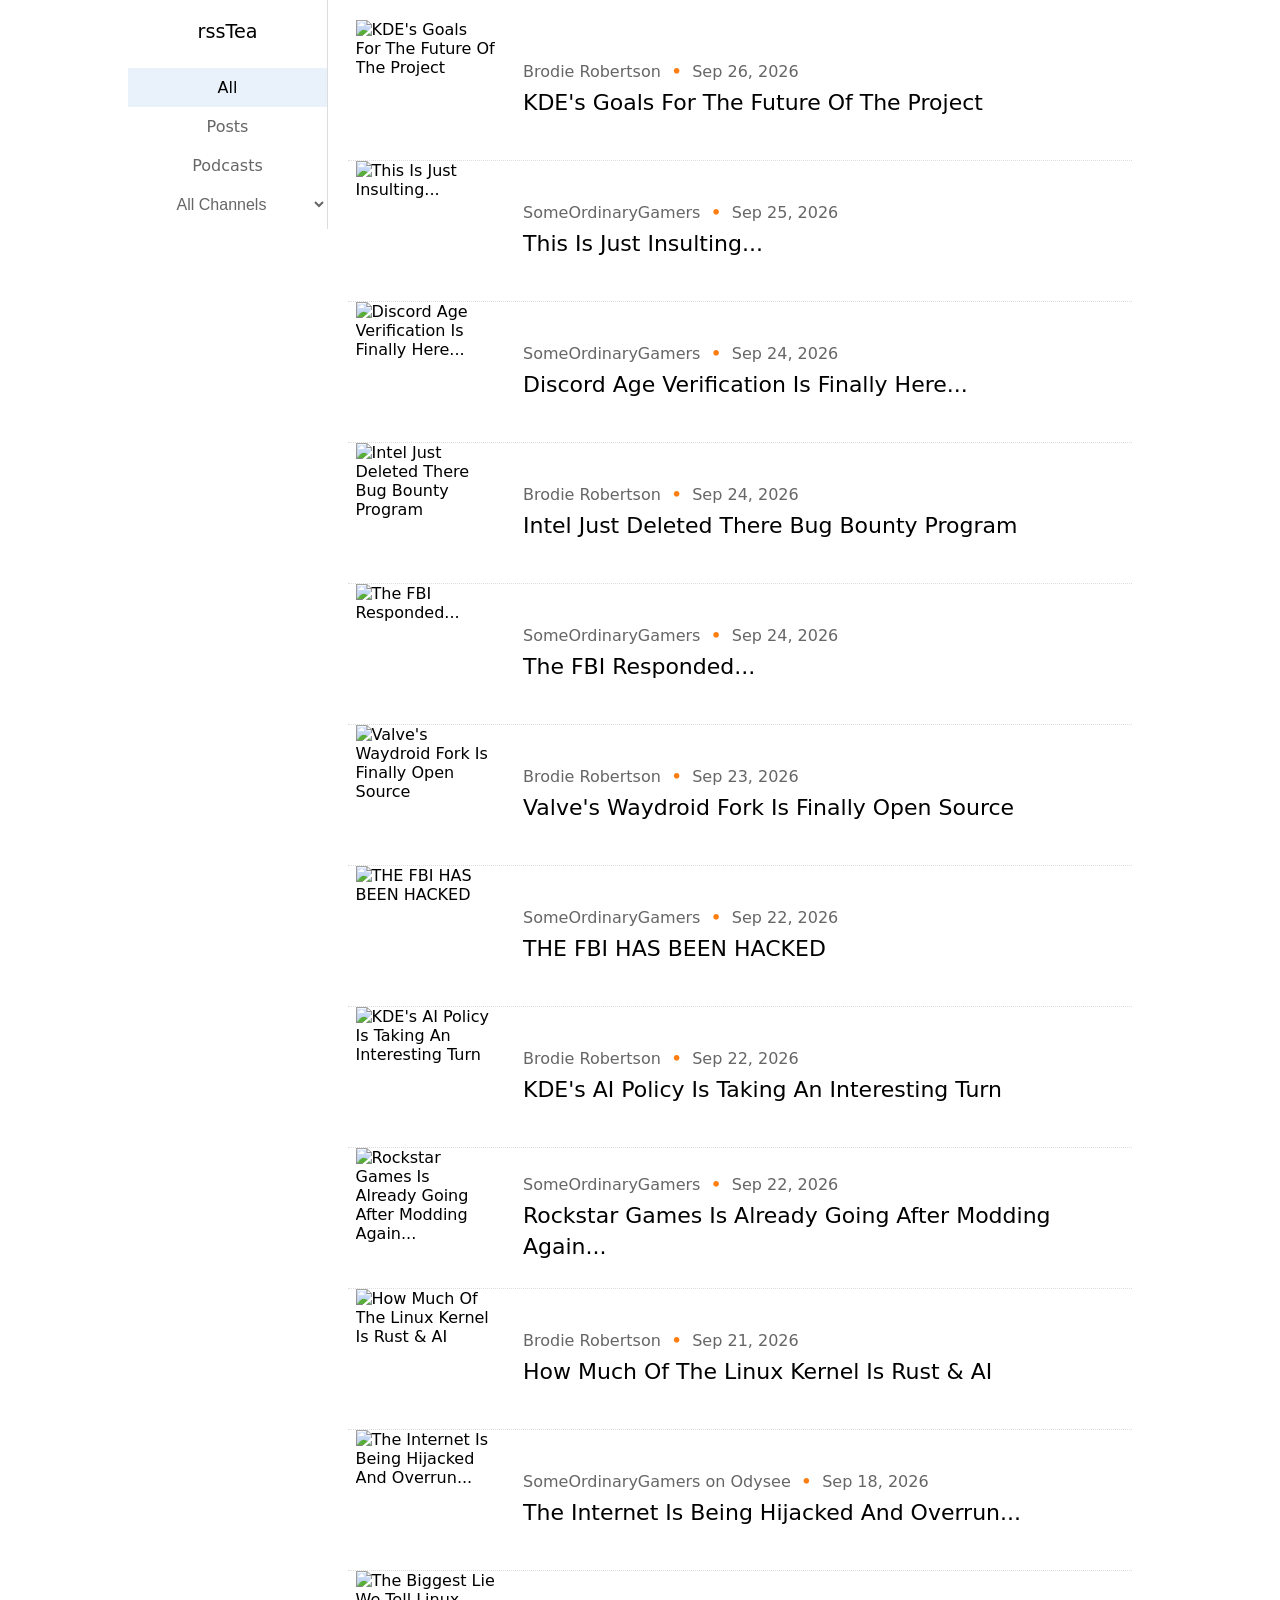
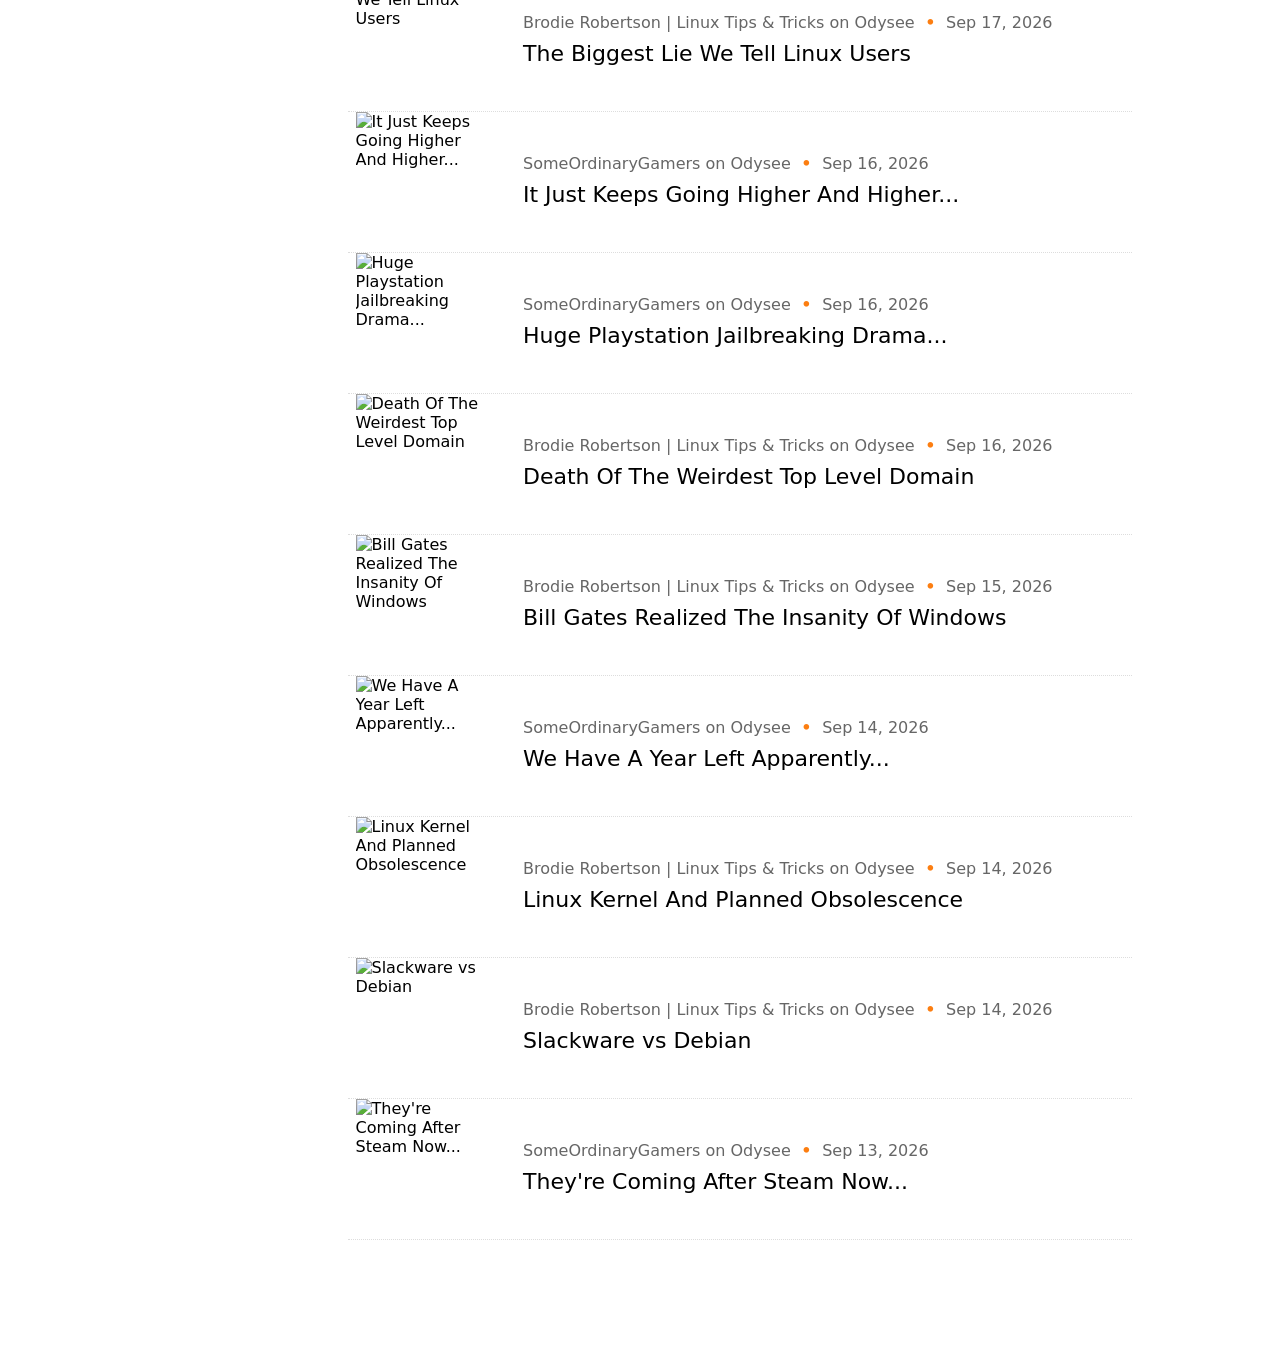
==== commit 6584e670: "Updating the repository" ====
--- a/public/index.html
+++ b/public/index.html
@@ -18,262 +18,67 @@
 <span class="tab active">All</span>
 <span class="tab">Posts</span>
 <span class="tab">Podcasts</span>
-<select name="changechannel"><option value="All">All Channels</option><option value="Tech | The Verge">Tech | The Verge</option><option value="Hacker News">Hacker News</option><option value="MacRumors: Mac News and Rumors - All Stories">MacRumors: Mac News and Rumors - All Stories</option><option value="The Daily">The Daily</option><option value="Recent Questions - Code Golf Stack Exchange">Recent Questions - Code Golf Stack Exchange</option><option value="The Economics of Everyday Things">The Economics of Everyday Things</option><option value="Engadget">Engadget</option><option value="Pod Save the World">Pod Save the World</option><option value="CSS-Tricks">CSS-Tricks</option><option value="Can I Use updates">Can I Use updates</option><option value="Recent Commits to libreddit:master">Recent Commits to libreddit:master</option><option value="WordPress Briefing - A WordPress Podcast">WordPress Briefing - A WordPress Podcast</option><option value="Neil Gaiman">Neil Gaiman</option></select></span></div>
+<select name="changechannel"><option value="All">All Channels</option><option value="Brodie Robertson">Brodie Robertson</option><option value="SomeOrdinaryGamers">SomeOrdinaryGamers</option><option value="SomeOrdinaryGamers on Odysee">SomeOrdinaryGamers on Odysee</option><option value="Brodie Robertson | Linux Tips & Tricks on Odysee">Brodie Robertson | Linux Tips & Tricks on Odysee</option></select></span></div>
 <div id="wrap">
-<div class="post" data-channel="Tech | The Verge" data-ts="1790443955" data-audio="0"><div class="leftpan"><img src="https://platform.theverge.com/wp-content/uploads/sites/2/chorus/uploads/chorus_asset/file/25332725/STK419_DEEPFAKE_CVIRGINIA_L.jpg?quality=90&#038;strip=all&#038;crop=0,0,100,100" alt="Kids turned the comment section of an NPR podcast into a group chat"/ ></div><div class="rightpan"><div class="feedname"><span class="channel">Tech | The Verge</span> &bull; <span class="date">Sep 26, 2026</span></div>
-<h2><a href="https://www.theverge.com/entertainment/1001056/this-american-life-npr-kids-group-chat-comment-section" target="_blank">Kids turned the comment section of an NPR podcast into a group chat</a></h2>
-</div></div>
-<div class="post" data-channel="Hacker News" data-ts="1790442640" data-audio="0"><div class="leftpan"><img src="https://s2.googleusercontent.com/s2/favicons?domain=github.com" alt="Show HN: Reladraw – A diagram language where you decide where to place things"/><span class="domain">github.com</span></div><div class="rightpan"><div class="feedname"><span class="channel">Hacker News</span> &bull; <span class="date">Sep 26, 2026</span></div>
-<h2><a href="https://github.com/reladraw/reladraw" target="_blank">Show HN: Reladraw – A diagram language where you decide where to place things</a></h2>
-</div></div>
-<div class="post" data-channel="Tech | The Verge" data-ts="1790440499" data-audio="0"><div class="leftpan"><img src="https://platform.theverge.com/wp-content/uploads/sites/2/2025/02/STK155_OPEN_AI_2025_CVirgiia_A.jpg?quality=90&#038;strip=all&#038;crop=0,0,100,100" alt="OpenAI pauses training of its ‘most capable models’"/ ></div><div class="rightpan"><div class="feedname"><span class="channel">Tech | The Verge</span> &bull; <span class="date">Sep 26, 2026</span></div>
-<h2><a href="https://www.theverge.com/ai-artificial-intelligence/1001049/openai-training-pause" target="_blank">OpenAI pauses training of its ‘most capable models’</a></h2>
-</div></div>
-<div class="post" data-channel="Hacker News" data-ts="1790438194" data-audio="0"><div class="leftpan"><img src="https://s2.googleusercontent.com/s2/favicons?domain=tangled.org" alt="Drawgent: Coding agent on a live Excalidraw canvas"/><span class="domain">tangled.org</span></div><div class="rightpan"><div class="feedname"><span class="channel">Hacker News</span> &bull; <span class="date">Sep 26, 2026</span></div>
-<h2><a href="https://tangled.org/yanndegat.tngl.sh/drawgent" target="_blank">Drawgent: Coding agent on a live Excalidraw canvas</a></h2>
-</div></div>
-<div class="post" data-channel="Tech | The Verge" data-ts="1790431200" data-audio="0"><div class="leftpan"><img src="https://platform.theverge.com/wp-content/uploads/sites/2/2026/09/DCD_2026-09-26_Prince.jpg?quality=90&#038;strip=all&#038;crop=0,0,100,100" alt="Can Cloudflare CEO Matthew Prince save the web from AI?"/ ></div><div class="rightpan"><div class="feedname"><span class="channel">Tech | The Verge</span> &bull; <span class="date">Sep 26, 2026</span></div>
-<h2><a href="https://www.theverge.com/podcast/1000344/cloudflare-matthew-prince-google-zero-ai-web-advertising" target="_blank">Can Cloudflare CEO Matthew Prince save the web from AI?</a></h2>
-</div></div>
-<div class="post" data-channel="MacRumors: Mac News and Rumors - All Stories" data-ts="1790427612" data-audio="0"><div class="leftpan"><img src="https://images.macrumors.com/article-new/2026/09/top-stories-2026-09-26.jpg" alt="Top Stories: Apple Leaks, Siri AI Settlement, and More"/ ></div><div class="rightpan"><div class="feedname"><span class="channel">MacRumors: Mac News and Rumors - All Stories</span> &bull; <span class="date">Sep 26, 2026</span></div>
-<h2><a href="https://www.macrumors.com/2026/09/26/top-stories-apple-leaks-siri-ai-settlement/" target="_blank">Top Stories: Apple Leaks, Siri AI Settlement, and More</a></h2>
-</div></div>
-<div class="post" data-channel="The Daily" data-ts="1790416800" data-audio="1"><div class="leftpan"><img src="https://image.simplecastcdn.com/images/34e5431c-f7f7-4edd-9b5d-0277e197a71b/ac55fb54-26bb-4ea6-84ef-dc62cd89d764/nyt-podcast-thedaily-ytthumbnail-20-28.jpg" alt="Sylvester Stallone Hid His Struggles for Decades. Now He’s Coming Clean."/ ></div><div class="rightpan"><div class="feedname"><span class="channel">The Daily</span> &bull; <span class="date">Sep 26, 2026</span></div>
-<h2><a href="https://www.nytimes.com/the-daily" target="_blank">Sylvester Stallone Hid His Struggles for Decades. Now He’s Coming Clean.</a></h2><div class="audio">
-<button data-aid="0">Play</button>
-<audio src="https://dts.podtrac.com/redirect.mp3/pdst.fm/e/pfx.vpixl.com/6qj4J/pscrb.fm/rss/p/nyt.simplecastaudio.com/03d8b493-87fc-4bd1-931f-8a8e9b945d8a/episodes/3c0a5121-a722-4a1e-9b11-b78033a37931/audio/128/default.mp3?aid=rss_feed&awCollectionId=03d8b493-87fc-4bd1-931f-8a8e9b945d8a&awEpisodeId=3c0a5121-a722-4a1e-9b11-b78033a37931&feed=54nAGcIl" preload="metadata" aid="0"  controls></audio></div>
-</div></div>
-<div class="post" data-channel="MacRumors: Mac News and Rumors - All Stories" data-ts="1790407806" data-audio="0"><div class="leftpan"><img src="https://images.macrumors.com/article-new/2026/06/watchOS-27-Hands-On-Thumb.jpg" alt="watchOS 27: 12 New Things To Check Out on Your Apple Watch"/ ></div><div class="rightpan"><div class="feedname"><span class="channel">MacRumors: Mac News and Rumors - All Stories</span> &bull; <span class="date">Sep 26, 2026</span></div>
-<h2><a href="https://www.macrumors.com/guide/watchos-27-new-things-apple-watch/" target="_blank">watchOS 27: 12 New Things To Check Out on Your Apple Watch</a></h2>
-</div></div>
-<div class="post" data-channel="Tech | The Verge" data-ts="1790406000" data-audio="0"><div class="leftpan"><img src="https://platform.theverge.com/wp-content/uploads/sites/2/2026/09/IMG_4650.jpeg?quality=90&#038;strip=all&#038;crop=0,0,100,100" alt="Can &#8216;eSUV&#8217; e-bikes really go from trail to town?"/ ></div><div class="rightpan"><div class="feedname"><span class="channel">Tech | The Verge</span> &bull; <span class="date">Sep 26, 2026</span></div>
-<h2><a href="https://www.theverge.com/transportation/999785/amflow-tl-review-avinox-esuv-e-bike-avinox" target="_blank">Can &#8216;eSUV&#8217; e-bikes really go from trail to town?</a></h2>
-</div></div>
-<div class="post" data-channel="MacRumors: Mac News and Rumors - All Stories" data-ts="1790364149" data-audio="0"><div class="leftpan"><img src="https://images.macrumors.com/article-new/2023/11/apple-pay-feature-dynamic-island.jpg" alt="Banks and Credit Unions to Team Up Against Apple Pay Fees"/ ></div><div class="rightpan"><div class="feedname"><span class="channel">MacRumors: Mac News and Rumors - All Stories</span> &bull; <span class="date">Sep 25, 2026</span></div>
-<h2><a href="https://www.macrumors.com/2026/09/25/apple-pay-antitrust-lawsuit-advances/" target="_blank">Banks and Credit Unions to Team Up Against Apple Pay Fees</a></h2>
-</div></div>
-<div class="post" data-channel="MacRumors: Mac News and Rumors - All Stories" data-ts="1790363230" data-audio="0"><div class="leftpan"><img src="https://images.macrumors.com/article-new/2022/10/Apple-TV-2022-Feature-Blue.jpg" alt="Apple Finally Shares tvOS 27 Release Notes With List of New Features"/ ></div><div class="rightpan"><div class="feedname"><span class="channel">MacRumors: Mac News and Rumors - All Stories</span> &bull; <span class="date">Sep 25, 2026</span></div>
-<h2><a href="https://www.macrumors.com/2026/09/25/tvos-27-release-notes/" target="_blank">Apple Finally Shares tvOS 27 Release Notes With List of New Features</a></h2>
-</div></div>
-<div class="post" data-channel="MacRumors: Mac News and Rumors - All Stories" data-ts="1790360939" data-audio="0"><div class="leftpan"><img src="https://images.macrumors.com/article-new/2026/06/apple-watch-ultra-3-prime-day.jpeg" alt="Amazon's $199 Discount on Apple Watch Ultra 3 Returns to Help Clear Stock"/ ></div><div class="rightpan"><div class="feedname"><span class="channel">MacRumors: Mac News and Rumors - All Stories</span> &bull; <span class="date">Sep 25, 2026</span></div>
-<h2><a href="https://www.macrumors.com/2026/09/25/apple-watch-ultra-3-returns/" target="_blank">Amazon's $199 Discount on Apple Watch Ultra 3 Returns to Help Clear Stock</a></h2>
-</div></div>
-<div class="post" data-channel="Tech | The Verge" data-ts="1790357010" data-audio="0"><div class="leftpan"><img src="https://platform.theverge.com/wp-content/uploads/sites/2/2026/09/moment.jpg?quality=90&#038;strip=all&#038;crop=0,0,100,100" alt="These camera apps give you more control over the iPhone 18 Pro’s aperture"/ ></div><div class="rightpan"><div class="feedname"><span class="channel">Tech | The Verge</span> &bull; <span class="date">Sep 25, 2026</span></div>
-<h2><a href="https://www.theverge.com/tech/1000729/moment-pro-blackmagic-camera-ii-ios-app-iphone-18-pro-max-aperature-camera" target="_blank">These camera apps give you more control over the iPhone 18 Pro’s aperture</a></h2>
-</div></div>
-<div class="post" data-channel="Hacker News" data-ts="1790333740" data-audio="0"><div class="leftpan"><img src="https://s2.googleusercontent.com/s2/favicons?domain=github.com" alt="PipePipe: NewPipe hard fork implementing SponsorBlock"/><span class="domain">github.com</span></div><div class="rightpan"><div class="feedname"><span class="channel">Hacker News</span> &bull; <span class="date">Sep 25, 2026</span></div>
-<h2><a href="https://github.com/InfinityLoop1308/PipePipe" target="_blank">PipePipe: NewPipe hard fork implementing SponsorBlock</a></h2>
-</div></div>
-<div class="post" data-channel="The Daily" data-ts="1790329500" data-audio="1"><div class="leftpan"><img src="https://image.simplecastcdn.com/images/34e5431c-f7f7-4edd-9b5d-0277e197a71b/59be7b7a-2309-4c85-918c-c0364a504398/25thedaily_youtube_8.jpg" alt="The Life and, for Now, the Death of the Kennedy Center"/ ></div><div class="rightpan"><div class="feedname"><span class="channel">The Daily</span> &bull; <span class="date">Sep 25, 2026</span></div>
-<h2><a href="https://www.nytimes.com/the-daily" target="_blank">The Life and, for Now, the Death of the Kennedy Center</a></h2><div class="audio">
-<button data-aid="1">Play</button>
-<audio src="https://dts.podtrac.com/redirect.mp3/pdst.fm/e/pfx.vpixl.com/6qj4J/pscrb.fm/rss/p/nyt.simplecastaudio.com/03d8b493-87fc-4bd1-931f-8a8e9b945d8a/episodes/d63a35ec-6113-4413-bfb4-2f5cf8be720d/audio/128/default.mp3?aid=rss_feed&awCollectionId=03d8b493-87fc-4bd1-931f-8a8e9b945d8a&awEpisodeId=d63a35ec-6113-4413-bfb4-2f5cf8be720d&feed=54nAGcIl" preload="metadata" aid="1"  controls></audio></div>
-</div></div>
-<div class="post" data-channel="Hacker News" data-ts="1790266302" data-audio="0"><div class="leftpan"><img src="https://s2.googleusercontent.com/s2/favicons?domain=www.movingimagearchive.com" alt="A searchable library of forgotten public-domain film clips from 1915 onward"/><span class="domain">www.movingimagearchive.com</span></div><div class="rightpan"><div class="feedname"><span class="channel">Hacker News</span> &bull; <span class="date">Sep 24, 2026</span></div>
-<h2><a href="https://www.movingimagearchive.com/" target="_blank">A searchable library of forgotten public-domain film clips from 1915 onward</a></h2>
-</div></div>
-<div class="post" data-channel="The Daily" data-ts="1790243100" data-audio="1"><div class="leftpan"><img src="https://image.simplecastcdn.com/images/34e5431c-f7f7-4edd-9b5d-0277e197a71b/834d5fdf-4774-4bdd-bb37-dfc6e0f4e601/24thedaily_youtube_7.jpg" alt="What Safeguarding Nukes Can Teach Us About Safeguarding A.I."/ ></div><div class="rightpan"><div class="feedname"><span class="channel">The Daily</span> &bull; <span class="date">Sep 24, 2026</span></div>
-<h2><a href="https://www.nytimes.com/the-daily" target="_blank">What Safeguarding Nukes Can Teach Us About Safeguarding A.I.</a></h2><div class="audio">
-<button data-aid="2">Play</button>
-<audio src="https://dts.podtrac.com/redirect.mp3/pdst.fm/e/pfx.vpixl.com/6qj4J/pscrb.fm/rss/p/nyt.simplecastaudio.com/03d8b493-87fc-4bd1-931f-8a8e9b945d8a/episodes/ce4e04c1-0998-4159-a47b-106499ccdd46/audio/128/default.mp3?aid=rss_feed&awCollectionId=03d8b493-87fc-4bd1-931f-8a8e9b945d8a&awEpisodeId=ce4e04c1-0998-4159-a47b-106499ccdd46&feed=54nAGcIl" preload="metadata" aid="2"  controls></audio></div>
-</div></div>
-<div class="post" data-channel="Hacker News" data-ts="1790239000" data-audio="0"><div class="leftpan"><img src="https://s2.googleusercontent.com/s2/favicons?domain=jia.je" alt="The Lost Atomic Update on Loongson CPU"/><span class="domain">jia.je</span></div><div class="rightpan"><div class="feedname"><span class="channel">Hacker News</span> &bull; <span class="date">Sep 24, 2026</span></div>
-<h2><a href="https://jia.je/hardware/2026/09/24/loongson-cpu-erratum-en/" target="_blank">The Lost Atomic Update on Loongson CPU</a></h2>
-</div></div>
-<div class="post" data-channel="Recent Questions - Code Golf Stack Exchange" data-ts="1790234556" data-audio="0"><div class="leftpan"><img src="https://s2.googleusercontent.com/s2/favicons?domain=codegolf.stackexchange.com" alt="Hey, man, slow down!"/><span class="domain">codegolf.stackexchange.com</span></div><div class="rightpan"><div class="feedname"><span class="channel">Recent Questions - Code Golf Stack Exchange</span> &bull; <span class="date">Sep 24, 2026</span></div>
-<h2><a href="https://codegolf.stackexchange.com/questions/294572/hey-man-slow-down" target="_blank">Hey, man, slow down!</a></h2>
-</div></div>
-<div class="post" data-channel="The Economics of Everyday Things" data-ts="1790208000" data-audio="1"><div class="leftpan"><img src="https://image.simplecastcdn.com/images/d02ab162-92b1-40d0-9d90-caab30ce394f/c15d5fc4-14ba-4630-a045-4f31e591fbd2/3000x3000/3000x3000-eoet.jpg?aid=rss_feed" alt="76. Hotel Art"/ ></div><div class="rightpan"><div class="feedname"><span class="channel">The Economics of Everyday Things</span> &bull; <span class="date">Sep 24, 2026</span></div>
-<h2><a href="https://freakonomics.com" target="_blank">76. Hotel Art</a></h2><div class="audio">
-<button data-aid="3">Play</button>
-<audio src="https://dts.podtrac.com/redirect.mp3/stitcher.simplecastaudio.com/51058430-d98f-4830-b949-5d9a371523ce/episodes/fbbe2868-f583-463c-ab25-9aca59a8399a/audio/128/default.mp3?aid=rss_feed&awCollectionId=51058430-d98f-4830-b949-5d9a371523ce&awEpisodeId=fbbe2868-f583-463c-ab25-9aca59a8399a&feed=ob9OSBIN" preload="metadata" aid="3"  controls></audio></div>
-</div></div>
-<div class="post" data-channel="Engadget" data-ts="1790172026" data-audio="0"><div class="leftpan"><img src="https://i3.ytimg.com/vi/BR1sNtvfU-U/hqdefault.jpg" alt="Is your iPhone stuck in SOS mode? Here's how to fix it"/ ></div><div class="rightpan"><div class="feedname"><span class="channel">Engadget</span> &bull; <span class="date">Sep 23, 2026</span></div>
-<h2><a href="https://www.youtube.com/watch?v=BR1sNtvfU-U" target="_blank">Is your iPhone stuck in SOS mode? Here's how to fix it</a></h2>
-</div></div>
-<div class="post" data-channel="Pod Save the World" data-ts="1790157300" data-audio="1"><div class="leftpan"><img src="https://audioboom.com/i/43406871.jpg" alt="Xi’s Just Not That Into You"/ ></div><div class="rightpan"><div class="feedname"><span class="channel">Pod Save the World</span> &bull; <span class="date">Sep 23, 2026</span></div>
-<h2><a href="https://audioboom.com/posts/8955915" target="_blank">Xi’s Just Not That Into You</a></h2><div class="audio">
-<button data-aid="4">Play</button>
-<audio src="https://clrtpod.com/m/pscrb.fm/rss/p/prfx.byspotify.com/e/arttrk.com/p/CRMDA/mgln.ai/e/284/dts.podtrac.com/redirect.mp3/audioboom.com/posts/8955915.mp3?modified=1790127582&sid=5166626&source=rss" preload="metadata" aid="4"  controls></audio></div>
-</div></div>
-<div class="post" data-channel="The Daily" data-ts="1790156700" data-audio="1"><div class="leftpan"><img src="https://image.simplecastcdn.com/images/34e5431c-f7f7-4edd-9b5d-0277e197a71b/75710f63-b326-440d-a767-5ab6c8f0e301/23thedaily_youtube_7.jpg" alt="Health Trackers Are Everywhere. Do Babies Need Them, Too?"/ ></div><div class="rightpan"><div class="feedname"><span class="channel">The Daily</span> &bull; <span class="date">Sep 23, 2026</span></div>
-<h2><a href="https://www.nytimes.com/the-daily" target="_blank">Health Trackers Are Everywhere. Do Babies Need Them, Too?</a></h2><div class="audio">
-<button data-aid="5">Play</button>
-<audio src="https://dts.podtrac.com/redirect.mp3/pdst.fm/e/pfx.vpixl.com/6qj4J/pscrb.fm/rss/p/nyt.simplecastaudio.com/03d8b493-87fc-4bd1-931f-8a8e9b945d8a/episodes/16a4ec6f-4bf4-4884-a35a-239580e2677e/audio/128/default.mp3?aid=rss_feed&awCollectionId=03d8b493-87fc-4bd1-931f-8a8e9b945d8a&awEpisodeId=16a4ec6f-4bf4-4884-a35a-239580e2677e&feed=54nAGcIl" preload="metadata" aid="5"  controls></audio></div>
-</div></div>
-<div class="post" data-channel="The Daily" data-ts="1790070695" data-audio="1"><div class="leftpan"><img src="https://image.simplecastcdn.com/images/34e5431c-f7f7-4edd-9b5d-0277e197a71b/99a45591-d4f0-4010-a4d5-316736e0c2fd/22thedaily_youtube_6.jpg" alt="Trump Banned the Media. This Time, the Media Struck Back."/ ></div><div class="rightpan"><div class="feedname"><span class="channel">The Daily</span> &bull; <span class="date">Sep 22, 2026</span></div>
-<h2><a href="https://www.nytimes.com/the-daily" target="_blank">Trump Banned the Media. This Time, the Media Struck Back.</a></h2><div class="audio">
-<button data-aid="6">Play</button>
-<audio src="https://dts.podtrac.com/redirect.mp3/pdst.fm/e/pfx.vpixl.com/6qj4J/pscrb.fm/rss/p/nyt.simplecastaudio.com/03d8b493-87fc-4bd1-931f-8a8e9b945d8a/episodes/96b1cb24-7d63-422c-a2ee-86af17431537/audio/128/default.mp3?aid=rss_feed&awCollectionId=03d8b493-87fc-4bd1-931f-8a8e9b945d8a&awEpisodeId=96b1cb24-7d63-422c-a2ee-86af17431537&feed=54nAGcIl" preload="metadata" aid="6"  controls></audio></div>
-</div></div>
-<div class="post" data-channel="Engadget" data-ts="1789999204" data-audio="0"><div class="leftpan"><img src="https://i3.ytimg.com/vi/RGykCtF_ReE/hqdefault.jpg" alt="How to clear the cache on your Roku TV"/ ></div><div class="rightpan"><div class="feedname"><span class="channel">Engadget</span> &bull; <span class="date">Sep 21, 2026</span></div>
-<h2><a href="https://www.youtube.com/watch?v=RGykCtF_ReE" target="_blank">How to clear the cache on your Roku TV</a></h2>
-</div></div>
-<div class="post" data-channel="Recent Questions - Code Golf Stack Exchange" data-ts="1789988314" data-audio="0"><div class="leftpan"><img src="https://s2.googleusercontent.com/s2/favicons?domain=codegolf.stackexchange.com" alt="Percentage Discount Calculator"/><span class="domain">codegolf.stackexchange.com</span></div><div class="rightpan"><div class="feedname"><span class="channel">Recent Questions - Code Golf Stack Exchange</span> &bull; <span class="date">Sep 21, 2026</span></div>
-<h2><a href="https://codegolf.stackexchange.com/questions/294328/percentage-discount-calculator" target="_blank">Percentage Discount Calculator</a></h2>
-</div></div>
-<div class="post" data-channel="The Economics of Everyday Things" data-ts="1789948800" data-audio="1"><div class="leftpan"><img src="https://image.simplecastcdn.com/images/d02ab162-92b1-40d0-9d90-caab30ce394f/c15d5fc4-14ba-4630-a045-4f31e591fbd2/3000x3000/3000x3000-eoet.jpg?aid=rss_feed" alt="75. Butchers"/ ></div><div class="rightpan"><div class="feedname"><span class="channel">The Economics of Everyday Things</span> &bull; <span class="date">Sep 21, 2026</span></div>
-<h2><a href="https://freakonomics.com" target="_blank">75. Butchers</a></h2><div class="audio">
-<button data-aid="7">Play</button>
-<audio src="https://dts.podtrac.com/redirect.mp3/stitcher.simplecastaudio.com/51058430-d98f-4830-b949-5d9a371523ce/episodes/64b4ff54-6525-4842-93f9-da12630bbe9e/audio/128/default.mp3?aid=rss_feed&awCollectionId=51058430-d98f-4830-b949-5d9a371523ce&awEpisodeId=64b4ff54-6525-4842-93f9-da12630bbe9e&feed=ob9OSBIN" preload="metadata" aid="7"  controls></audio></div>
-</div></div>
-<div class="post" data-channel="Recent Questions - Code Golf Stack Exchange" data-ts="1789915503" data-audio="0"><div class="leftpan"><img src="https://s2.googleusercontent.com/s2/favicons?domain=codegolf.stackexchange.com" alt="All 3-smooth numbers less than N"/><span class="domain">codegolf.stackexchange.com</span></div><div class="rightpan"><div class="feedname"><span class="channel">Recent Questions - Code Golf Stack Exchange</span> &bull; <span class="date">Sep 20, 2026</span></div>
-<h2><a href="https://codegolf.stackexchange.com/questions/294239/all-3-smooth-numbers-less-than-n" target="_blank">All 3-smooth numbers less than N</a></h2>
-</div></div>
-<div class="post" data-channel="Engadget" data-ts="1789687103" data-audio="0"><div class="leftpan"><img src="https://i4.ytimg.com/vi/GXeaGblK8Ms/hqdefault.jpg" alt="Apple Watch Series 12 review: Catching up and catching heat"/ ></div><div class="rightpan"><div class="feedname"><span class="channel">Engadget</span> &bull; <span class="date">Sep 17, 2026</span></div>
-<h2><a href="https://www.youtube.com/watch?v=GXeaGblK8Ms" target="_blank">Apple Watch Series 12 review: Catching up and catching heat</a></h2>
-</div></div>
-<div class="post" data-channel="Engadget" data-ts="1789653610" data-audio="0"><div class="leftpan"><img src="https://i4.ytimg.com/vi/O219sdF5WO8/hqdefault.jpg" alt="Before you throw out your old USB drives, do this first"/ ></div><div class="rightpan"><div class="feedname"><span class="channel">Engadget</span> &bull; <span class="date">Sep 17, 2026</span></div>
-<h2><a href="https://www.youtube.com/watch?v=O219sdF5WO8" target="_blank">Before you throw out your old USB drives, do this first</a></h2>
-</div></div>
-<div class="post" data-channel="The Economics of Everyday Things" data-ts="1789603200" data-audio="1"><div class="leftpan"><img src="https://image.simplecastcdn.com/images/d02ab162-92b1-40d0-9d90-caab30ce394f/c15d5fc4-14ba-4630-a045-4f31e591fbd2/3000x3000/3000x3000-eoet.jpg?aid=rss_feed" alt="Amazon Was Supposed to Kill the Bookstore. James Daunt Had Other Plans | Better in Person"/ ></div><div class="rightpan"><div class="feedname"><span class="channel">The Economics of Everyday Things</span> &bull; <span class="date">Sep 17, 2026</span></div>
-<h2><a href="https://freakonomics.com" target="_blank">Amazon Was Supposed to Kill the Bookstore. James Daunt Had Other Plans | Better in Person</a></h2><div class="audio">
-<button data-aid="8">Play</button>
-<audio src="https://dts.podtrac.com/redirect.mp3/stitcher.simplecastaudio.com/51058430-d98f-4830-b949-5d9a371523ce/episodes/dbf8abb4-92b3-4ebe-949b-615f3436ff47/audio/128/default.mp3?aid=rss_feed&awCollectionId=51058430-d98f-4830-b949-5d9a371523ce&awEpisodeId=dbf8abb4-92b3-4ebe-949b-615f3436ff47&feed=ob9OSBIN" preload="metadata" aid="8"  controls></audio></div>
-</div></div>
-<div class="post" data-channel="Engadget" data-ts="1789602019" data-audio="0"><div class="leftpan"><img src="https://i3.ytimg.com/vi/2tjULRTyZn4/hqdefault.jpg" alt="Snap Specs AR glasses quick overview"/ ></div><div class="rightpan"><div class="feedname"><span class="channel">Engadget</span> &bull; <span class="date">Sep 16, 2026</span></div>
-<h2><a href="https://www.youtube.com/shorts/2tjULRTyZn4" target="_blank">Snap Specs AR glasses quick overview</a></h2>
-</div></div>
-<div class="post" data-channel="Pod Save the World" data-ts="1789552500" data-audio="1"><div class="leftpan"><img src="https://audioboom.com/i/43406871.jpg" alt="Don Jr.’s Big Fat Russian Wedding"/ ></div><div class="rightpan"><div class="feedname"><span class="channel">Pod Save the World</span> &bull; <span class="date">Sep 16, 2026</span></div>
-<h2><a href="https://audioboom.com/posts/8953257" target="_blank">Don Jr.’s Big Fat Russian Wedding</a></h2><div class="audio">
-<button data-aid="9">Play</button>
-<audio src="https://clrtpod.com/m/pscrb.fm/rss/p/prfx.byspotify.com/e/arttrk.com/p/CRMDA/mgln.ai/e/284/dts.podtrac.com/redirect.mp3/audioboom.com/posts/8953257.mp3?modified=1789528137&sid=5166626&source=rss" preload="metadata" aid="9"  controls></audio></div>
-</div></div>
-<div class="post" data-channel="The Economics of Everyday Things" data-ts="1789344000" data-audio="1"><div class="leftpan"><img src="https://image.simplecastcdn.com/images/d02ab162-92b1-40d0-9d90-caab30ce394f/c15d5fc4-14ba-4630-a045-4f31e591fbd2/3000x3000/3000x3000-eoet.jpg?aid=rss_feed" alt="74. Fonts"/ ></div><div class="rightpan"><div class="feedname"><span class="channel">The Economics of Everyday Things</span> &bull; <span class="date">Sep 14, 2026</span></div>
-<h2><a href="https://freakonomics.com" target="_blank">74. Fonts</a></h2><div class="audio">
-<button data-aid="10">Play</button>
-<audio src="https://dts.podtrac.com/redirect.mp3/stitcher.simplecastaudio.com/51058430-d98f-4830-b949-5d9a371523ce/episodes/03af0cbf-19eb-4afb-80f1-6ec613c4d362/audio/128/default.mp3?aid=rss_feed&awCollectionId=51058430-d98f-4830-b949-5d9a371523ce&awEpisodeId=03af0cbf-19eb-4afb-80f1-6ec613c4d362&feed=ob9OSBIN" preload="metadata" aid="10"  controls></audio></div>
-</div></div>
-<div class="post" data-channel="The Economics of Everyday Things" data-ts="1788998400" data-audio="1"><div class="leftpan"><img src="https://image.simplecastcdn.com/images/d02ab162-92b1-40d0-9d90-caab30ce394f/c15d5fc4-14ba-4630-a045-4f31e591fbd2/3000x3000/3000x3000-eoet.jpg?aid=rss_feed" alt="73. Used Bookstores"/ ></div><div class="rightpan"><div class="feedname"><span class="channel">The Economics of Everyday Things</span> &bull; <span class="date">Sep 10, 2026</span></div>
-<h2><a href="https://freakonomics.com" target="_blank">73. Used Bookstores</a></h2><div class="audio">
-<button data-aid="11">Play</button>
-<audio src="https://dts.podtrac.com/redirect.mp3/stitcher.simplecastaudio.com/51058430-d98f-4830-b949-5d9a371523ce/episodes/c4e65d2e-dff6-4765-94ea-c2720d837d62/audio/128/default.mp3?aid=rss_feed&awCollectionId=51058430-d98f-4830-b949-5d9a371523ce&awEpisodeId=c4e65d2e-dff6-4765-94ea-c2720d837d62&feed=ob9OSBIN" preload="metadata" aid="11"  controls></audio></div>
-</div></div>
-<div class="post" data-channel="Pod Save the World" data-ts="1788947700" data-audio="1"><div class="leftpan"><img src="https://audioboom.com/i/43406871.jpg" alt="Can Germany’s Far Right Be Stopped?"/ ></div><div class="rightpan"><div class="feedname"><span class="channel">Pod Save the World</span> &bull; <span class="date">Sep 09, 2026</span></div>
-<h2><a href="https://audioboom.com/posts/8950346" target="_blank">Can Germany’s Far Right Be Stopped?</a></h2><div class="audio">
-<button data-aid="12">Play</button>
-<audio src="https://clrtpod.com/m/pscrb.fm/rss/p/prfx.byspotify.com/e/arttrk.com/p/CRMDA/mgln.ai/e/284/dts.podtrac.com/redirect.mp3/audioboom.com/posts/8950346.mp3?modified=1788930548&sid=5166626&source=rss" preload="metadata" aid="12"  controls></audio></div>
-</div></div>
-<div class="post" data-channel="Pod Save the World" data-ts="1788342900" data-audio="1"><div class="leftpan"><img src="https://audioboom.com/i/43406871.jpg" alt="The Art of the Venezuela Oil Deal"/ ></div><div class="rightpan"><div class="feedname"><span class="channel">Pod Save the World</span> &bull; <span class="date">Sep 02, 2026</span></div>
-<h2><a href="https://audioboom.com/posts/8947845" target="_blank">The Art of the Venezuela Oil Deal</a></h2><div class="audio">
-<button data-aid="13">Play</button>
-<audio src="https://clrtpod.com/m/pscrb.fm/rss/p/prfx.byspotify.com/e/arttrk.com/p/CRMDA/mgln.ai/e/284/dts.podtrac.com/redirect.mp3/audioboom.com/posts/8947845.mp3?modified=1788309689&sid=5166626&source=rss" preload="metadata" aid="13"  controls></audio></div>
-</div></div>
-<div class="post" data-channel="CSS-Tricks" data-ts="1788189139" data-audio="0"><div class="leftpan"><img src="https://i0.wp.com/css-tricks.com/wp-content/uploads/2021/07/star.png?fit=32%2C32&ssl=1" alt="Let’s Use the Emergent CSS random() Function in all the Browsers"/ ></div><div class="rightpan"><div class="feedname"><span class="channel">CSS-Tricks</span> &bull; <span class="date">Aug 31, 2026</span></div>
-<h2><a href="https://css-tricks.com/css-random-function-polyfill/" target="_blank">Let’s Use the Emergent CSS random() Function in all the Browsers</a></h2>
-</div></div>
-<div class="post" data-channel="CSS-Tricks" data-ts="1788185335" data-audio="0"><div class="leftpan"><img src="https://i0.wp.com/css-tricks.com/wp-content/uploads/2021/07/star.png?fit=32%2C32&ssl=1" alt="What’s !important #18: <geolocation>, Syntax ::highlight()ing, named-feature(), and More"/ ></div><div class="rightpan"><div class="feedname"><span class="channel">CSS-Tricks</span> &bull; <span class="date">Aug 31, 2026</span></div>
-<h2><a href="https://css-tricks.com/whats-important-18/" target="_blank">What’s !important #18: <geolocation>, Syntax ::highlight()ing, named-feature(), and More</a></h2>
-</div></div>
-<div class="post" data-channel="CSS-Tricks" data-ts="1787841666" data-audio="0"><div class="leftpan"><img src="https://i0.wp.com/css-tricks.com/wp-content/uploads/2021/07/star.png?fit=32%2C32&ssl=1" alt="Creating Web Widgets Using the Document Picture-in-Picture API"/ ></div><div class="rightpan"><div class="feedname"><span class="channel">CSS-Tricks</span> &bull; <span class="date">Aug 27, 2026</span></div>
-<h2><a href="https://css-tricks.com/creating-web-widgets-using-the-document-picture-in-picture-api/" target="_blank">Creating Web Widgets Using the Document Picture-in-Picture API</a></h2>
-</div></div>
-<div class="post" data-channel="CSS-Tricks" data-ts="1787758721" data-audio="0"><div class="leftpan"><img src="https://i0.wp.com/css-tricks.com/wp-content/uploads/2021/07/star.png?fit=32%2C32&ssl=1" alt="animation-trigger"/ ></div><div class="rightpan"><div class="feedname"><span class="channel">CSS-Tricks</span> &bull; <span class="date">Aug 26, 2026</span></div>
-<h2><a href="https://css-tricks.com/almanac/properties/a/animation-trigger/" target="_blank">animation-trigger</a></h2>
-</div></div>
-<div class="post" data-channel="Pod Save the World" data-ts="1787738100" data-audio="1"><div class="leftpan"><img src="https://audioboom.com/i/43406871.jpg" alt="Trump & Carney’s Heated Rivalry"/ ></div><div class="rightpan"><div class="feedname"><span class="channel">Pod Save the World</span> &bull; <span class="date">Aug 26, 2026</span></div>
-<h2><a href="https://audioboom.com/posts/8945366" target="_blank">Trump & Carney’s Heated Rivalry</a></h2><div class="audio">
-<button data-aid="14">Play</button>
-<audio src="https://clrtpod.com/m/pscrb.fm/rss/p/prfx.byspotify.com/e/arttrk.com/p/CRMDA/mgln.ai/e/284/dts.podtrac.com/redirect.mp3/audioboom.com/posts/8945366.mp3?modified=1787705799&sid=5166626&source=rss" preload="metadata" aid="14"  controls></audio></div>
-</div></div>
-<div class="post" data-channel="CSS-Tricks" data-ts="1787667034" data-audio="0"><div class="leftpan"><img src="https://i0.wp.com/css-tricks.com/wp-content/uploads/2021/07/star.png?fit=32%2C32&ssl=1" alt="MicroLighter: Syntax Highlighter"/ ></div><div class="rightpan"><div class="feedname"><span class="channel">CSS-Tricks</span> &bull; <span class="date">Aug 25, 2026</span></div>
-<h2><a href="https://css-tricks.com/microlighter-syntax-highlighter/" target="_blank">MicroLighter: Syntax Highlighter</a></h2>
-</div></div>
-<div class="post" data-channel="Can I Use updates" data-ts="1772668800" data-audio="0"><div class="leftpan"><img src="https://s2.googleusercontent.com/s2/favicons?domain=caniuse.com" alt="New feature: Lazy loading via attribute for video & audio"/><span class="domain">caniuse.com</span></div><div class="rightpan"><div class="feedname"><span class="channel">Can I Use updates</span> &bull; <span class="date">Mar 05, 2026</span></div>
-<h2><a href="https://caniuse.com/loading-lazy-media" target="_blank">New feature: Lazy loading via attribute for video & audio</a></h2>
-</div></div>
-<div class="post" data-channel="Can I Use updates" data-ts="1768003200" data-audio="0"><div class="leftpan"><img src="https://s2.googleusercontent.com/s2/favicons?domain=caniuse.com" alt="New feature: CSS Grid Lanes"/><span class="domain">caniuse.com</span></div><div class="rightpan"><div class="feedname"><span class="channel">Can I Use updates</span> &bull; <span class="date">Jan 10, 2026</span></div>
-<h2><a href="https://caniuse.com/css-grid-lanes" target="_blank">New feature: CSS Grid Lanes</a></h2>
-</div></div>
-<div class="post" data-channel="Can I Use updates" data-ts="1760185839" data-audio="0"><div class="leftpan"><img src="https://s2.googleusercontent.com/s2/favicons?domain=caniuse.com" alt="Site update: web-features now included + new feature list functionality"/><span class="domain">caniuse.com</span></div><div class="rightpan"><div class="feedname"><span class="channel">Can I Use updates</span> &bull; <span class="date">Oct 11, 2025</span></div>
-<h2><a href="https://caniuse.com/feed/167" target="_blank">Site update: web-features now included + new feature list functionality</a></h2>
-</div></div>
-<div class="post" data-channel="Can I Use updates" data-ts="1752796800" data-audio="0"><div class="leftpan"><img src="https://s2.googleusercontent.com/s2/favicons?domain=caniuse.com" alt="New feature: CSS if() function"/><span class="domain">caniuse.com</span></div><div class="rightpan"><div class="feedname"><span class="channel">Can I Use updates</span> &bull; <span class="date">Jul 18, 2025</span></div>
-<h2><a href="https://caniuse.com/css-if" target="_blank">New feature: CSS if() function</a></h2>
-</div></div>
-<div class="post" data-channel="Recent Questions - Code Golf Stack Exchange" data-ts="1747885205" data-audio="0"><div class="leftpan"><img src="https://s2.googleusercontent.com/s2/favicons?domain=codegolf.stackexchange.com" alt="Output your user ID"/><span class="domain">codegolf.stackexchange.com</span></div><div class="rightpan"><div class="feedname"><span class="channel">Recent Questions - Code Golf Stack Exchange</span> &bull; <span class="date">May 22, 2025</span></div>
-<h2><a href="https://codegolf.stackexchange.com/questions/281871/output-your-user-id" target="_blank">Output your user ID</a></h2>
-</div></div>
-<div class="post" data-channel="Can I Use updates" data-ts="1742688000" data-audio="0"><div class="leftpan"><img src="https://s2.googleusercontent.com/s2/favicons?domain=caniuse.com" alt="New feature: View Transitions (cross-document)"/><span class="domain">caniuse.com</span></div><div class="rightpan"><div class="feedname"><span class="channel">Can I Use updates</span> &bull; <span class="date">Mar 23, 2025</span></div>
-<h2><a href="https://caniuse.com/cross-document-view-transitions" target="_blank">New feature: View Transitions (cross-document)</a></h2>
-</div></div>
-<div class="post" data-channel="Recent Commits to libreddit:master" data-ts="1739646662" data-audio="0"><div class="leftpan"><img src="https://avatars.githubusercontent.com/u/19519553?s=30&v=4" alt="
-        Add better description of redlib
-    "/ ></div><div class="rightpan"><div class="feedname"><span class="channel">Recent Commits to libreddit:master</span> &bull; <span class="date">Feb 15, 2025</span></div>
-<h2><a href="https://github.com/libreddit/libreddit/commit/9b7ee5034ed0ea80fa29a63677f4b3507fe5d59f" target="_blank">
-        Add better description of redlib
-    </a></h2>
-</div></div>
-<div class="post" data-channel="WordPress Briefing - A WordPress Podcast" data-ts="1726488000" data-audio="1"><div class="leftpan"><img src="https://wordpress.org/news/files/2022/09/WP_Briefing-Podcast-Cover-1.png" alt="Episode 86: My First WordPress Experience"/ ></div><div class="rightpan"><div class="feedname"><span class="channel">WordPress Briefing - A WordPress Podcast</span> &bull; <span class="date">Sep 16, 2024</span></div>
-<h2><a href="https://wordpress.org/news/2024/09/episode-86-my-first-wordpress-experience/" target="_blank">Episode 86: My First WordPress Experience</a></h2><div class="audio">
-<button data-aid="15">Play</button>
-<audio src="https://wordpress.org/news/podcast-download/17684/episode-86-my-first-wordpress-experience.mp3" preload="metadata" aid="15"  controls></audio></div>
-</div></div>
-<div class="post" data-channel="WordPress Briefing - A WordPress Podcast" data-ts="1725278400" data-audio="1"><div class="leftpan"><img src="https://wordpress.org/news/files/2022/09/WP_Briefing-Podcast-Cover-1.png" alt="Episode 85: WordPress in Education"/ ></div><div class="rightpan"><div class="feedname"><span class="channel">WordPress Briefing - A WordPress Podcast</span> &bull; <span class="date">Sep 02, 2024</span></div>
-<h2><a href="https://wordpress.org/news/2024/09/episode-85-wordpress-in-education/" target="_blank">Episode 85: WordPress in Education</a></h2><div class="audio">
-<button data-aid="16">Play</button>
-<audio src="https://wordpress.org/news/podcast-download/17643/episode-85-wordpress-in-education.mp3" preload="metadata" aid="16"  controls></audio></div>
-</div></div>
-<div class="post" data-channel="WordPress Briefing - A WordPress Podcast" data-ts="1721649600" data-audio="1"><div class="leftpan"><img src="https://wordpress.org/news/files/2022/09/WP_Briefing-Podcast-Cover-1.png" alt="Episode 84: A WordPress 6.6 Sneak Peek"/ ></div><div class="rightpan"><div class="feedname"><span class="channel">WordPress Briefing - A WordPress Podcast</span> &bull; <span class="date">Jul 22, 2024</span></div>
-<h2><a href="https://wordpress.org/news/2024/07/episode-84-a-wordpress-6-6-sneak-peek/" target="_blank">Episode 84: A WordPress 6.6 Sneak Peek</a></h2><div class="audio">
-<button data-aid="17">Play</button>
-<audio src="https://wordpress.org/news/podcast-download/17539/episode-84-a-wordpress-6-6-sneak-peek.mp3" preload="metadata" aid="17"  controls></audio></div>
-</div></div>
-<div class="post" data-channel="WordPress Briefing - A WordPress Podcast" data-ts="1720440000" data-audio="1"><div class="leftpan"><img src="https://wordpress.org/news/files/2022/09/WP_Briefing-Podcast-Cover-1.png" alt="Episode 83: Learning Pathways"/ ></div><div class="rightpan"><div class="feedname"><span class="channel">WordPress Briefing - A WordPress Podcast</span> &bull; <span class="date">Jul 08, 2024</span></div>
-<h2><a href="https://wordpress.org/news/2024/07/episode-83-learning-pathways/" target="_blank">Episode 83: Learning Pathways</a></h2><div class="audio">
-<button data-aid="18">Play</button>
-<audio src="https://wordpress.org/news/podcast-download/17489/episode-83-learning-pathways.mp3" preload="metadata" aid="18"  controls></audio></div>
-</div></div>
-<div class="post" data-channel="WordPress Briefing - A WordPress Podcast" data-ts="1719230400" data-audio="1"><div class="leftpan"><img src="https://wordpress.org/news/files/2022/09/WP_Briefing-Podcast-Cover-1.png" alt="Episode 82: WCEU Hallway Track"/ ></div><div class="rightpan"><div class="feedname"><span class="channel">WordPress Briefing - A WordPress Podcast</span> &bull; <span class="date">Jun 24, 2024</span></div>
-<h2><a href="https://wordpress.org/news/2024/06/episode-82-wceu-hallway-track/" target="_blank">Episode 82: WCEU Hallway Track</a></h2><div class="audio">
-<button data-aid="19">Play</button>
-<audio src="https://wordpress.org/news/podcast-download/17409/episode-82-wceu-hallway-track.mp3" preload="metadata" aid="19"  controls></audio></div>
-</div></div>
-<div class="post" data-channel="Recent Commits to libreddit:master" data-ts="1714692150" data-audio="0"><div class="leftpan"><img src="https://avatars.githubusercontent.com/u/19519553?s=30&v=4" alt="
-        Direct visitors to Redlib
-    "/ ></div><div class="rightpan"><div class="feedname"><span class="channel">Recent Commits to libreddit:master</span> &bull; <span class="date">May 02, 2024</span></div>
-<h2><a href="https://github.com/libreddit/libreddit/commit/64d7b30eca3f68e8a6b7c3cc135b90d6e41431fc" target="_blank">
-        Direct visitors to Redlib
-    </a></h2>
-</div></div>
-<div class="post" data-channel="Recent Commits to libreddit:master" data-ts="1709678239" data-audio="0"><div class="leftpan"><img src="https://avatars.githubusercontent.com/in/29110?s=30&v=4" alt="
-        Bump mio from 0.8.8 to 0.8.11 (#875)
-    "/ ></div><div class="rightpan"><div class="feedname"><span class="channel">Recent Commits to libreddit:master</span> &bull; <span class="date">Mar 05, 2024</span></div>
-<h2><a href="https://github.com/libreddit/libreddit/commit/b69fae2383e71d42debd6e1b6274dd7a0f153059" target="_blank">
-        Bump mio from 0.8.8 to 0.8.11 (#875)
-    </a></h2>
-</div></div>
-<div class="post" data-channel="Recent Commits to libreddit:master" data-ts="1701267916" data-audio="0"><div class="leftpan"><img src="https://avatars.githubusercontent.com/u/69441971?s=30&v=4" alt="
-        Merge pull request #831 from bennettmsherman/header-filters
-    "/ ></div><div class="rightpan"><div class="feedname"><span class="channel">Recent Commits to libreddit:master</span> &bull; <span class="date">Nov 29, 2023</span></div>
-<h2><a href="https://github.com/libreddit/libreddit/commit/9d948abadc2ed8cd8f8b47491330b37c2e71f91a" target="_blank">
-        Merge pull request #831 from bennettmsherman/header-filters
-    </a></h2>
-</div></div>
-<div class="post" data-channel="Neil Gaiman" data-ts="1700856120" data-audio="0"><div class="leftpan"><img src="https://files.mastodon.social/accounts/avatars/109/292/929/514/346/332/original/de4a4f94f765e7e8.jpeg" alt="Amazon US are doing a Black Friday deal on The Sandman book 1. 560 pages down from $29.99 to $13.40. Obviously I&#39;d prefer that you bough"/ ></div><div class="rightpan"><div class="feedname"><span class="channel">Neil Gaiman</span> &bull; <span class="date">Nov 24, 2023</span></div>
-<h2><a href="https://mastodon.social/@neilhimself/111467306726247499" target="_blank">Amazon US are doing a Black Friday deal on The Sandman book 1. 560 pages down from $29.99 to $13.40. Obviously I&#39;d prefer that you bough</a></h2>
-</div></div>
-<div class="post" data-channel="Neil Gaiman" data-ts="1699811875" data-audio="0"><div class="leftpan"><img src="https://files.mastodon.social/accounts/avatars/109/292/929/514/346/332/original/de4a4f94f765e7e8.jpeg" alt="This may answer many questions about Dead Boy Detectives:https://www.netflix.com/tudum/articles/dead-boy-detectives-cast-netflix“Who among"/ ></div><div class="rightpan"><div class="feedname"><span class="channel">Neil Gaiman</span> &bull; <span class="date">Nov 12, 2023</span></div>
-<h2><a href="https://mastodon.social/@neilhimself/111398871060927714" target="_blank">This may answer many questions about Dead Boy Detectives:https://www.netflix.com/tudum/articles/dead-boy-detectives-cast-netflix“Who among</a></h2>
-</div></div>
-<div class="post" data-channel="Neil Gaiman" data-ts="1698767775" data-audio="0"><div class="leftpan"><img src="https://files.mastodon.social/accounts/avatars/109/292/929/514/346/332/original/de4a4f94f765e7e8.jpeg" alt="I wrote a blog entry about my return to the role of Charles Dickens, for the first time in a decade, at https://journal.neilgaiman.com/2023/"/ ></div><div class="rightpan"><div class="feedname"><span class="channel">Neil Gaiman</span> &bull; <span class="date">Oct 31, 2023</span></div>
-<h2><a href="https://mastodon.social/@neilhimself/111330444953401481" target="_blank">I wrote a blog entry about my return to the role of Charles Dickens, for the first time in a decade, at https://journal.neilgaiman.com/2023/</a></h2>
-</div></div>
-<div class="post" data-channel="Neil Gaiman" data-ts="1698102083" data-audio="0"><div class="leftpan"><img src="https://files.mastodon.social/accounts/avatars/109/292/929/514/346/332/original/de4a4f94f765e7e8.jpeg" alt="Come and see me in Newark on the 3rd of December. It&#39;s going to be fun. I will read things and answer questions too. Sun, 12/03/23 @ 3:0"/ ></div><div class="rightpan"><div class="feedname"><span class="channel">Neil Gaiman</span> &bull; <span class="date">Oct 23, 2023</span></div>
-<h2><a href="https://mastodon.social/@neilhimself/111286818152704373" target="_blank">Come and see me in Newark on the 3rd of December. It&#39;s going to be fun. I will read things and answer questions too. Sun, 12/03/23 @ 3:0</a></h2>
-</div></div>
-<div class="post" data-channel="Neil Gaiman" data-ts="1697680922" data-audio="0"><div class="leftpan"><img src="https://files.mastodon.social/accounts/avatars/109/292/929/514/346/332/original/de4a4f94f765e7e8.jpeg" alt="A Ray Bradbury Night in Symphony Space in NYC on November 1st. And I&#39;m so happy to be hosting a night of Bradbury stories. Three amazing"/ ></div><div class="rightpan"><div class="feedname"><span class="channel">Neil Gaiman</span> &bull; <span class="date">Oct 19, 2023</span></div>
-<h2><a href="https://mastodon.social/@neilhimself/111259216921733392" target="_blank">A Ray Bradbury Night in Symphony Space in NYC on November 1st. And I&#39;m so happy to be hosting a night of Bradbury stories. Three amazing</a></h2>
-</div></div>
-<div class="post" data-channel="Recent Questions - Code Golf Stack Exchange" data-ts="1697049168" data-audio="0"><div class="leftpan"><img src="https://s2.googleusercontent.com/s2/favicons?domain=codegolf.stackexchange.com" alt="Divisor chain counts (1 3 3 7 ...)"/><span class="domain">codegolf.stackexchange.com</span></div><div class="rightpan"><div class="feedname"><span class="channel">Recent Questions - Code Golf Stack Exchange</span> &bull; <span class="date">Oct 11, 2023</span></div>
-<h2><a href="https://codegolf.stackexchange.com/questions/265918/divisor-chain-counts-1-3-3-7" target="_blank">Divisor chain counts (1 3 3 7 ...)</a></h2>
-</div></div>
-<div class="post" data-channel="Recent Commits to libreddit:master" data-ts="1689361557" data-audio="0"><div class="leftpan"><img src="https://avatars.githubusercontent.com/u/19519553?s=30&v=4" alt="
-        Correct the shutdown announcement
-    "/ ></div><div class="rightpan"><div class="feedname"><span class="channel">Recent Commits to libreddit:master</span> &bull; <span class="date">Jul 14, 2023</span></div>
-<h2><a href="https://github.com/libreddit/libreddit/commit/2815dc5209465295c93ada3656f17da63ad0f5b5" target="_blank">
-        Correct the shutdown announcement
-    </a></h2>
+<div class="post" data-channel="Brodie Robertson" data-ts="1790443814" data-audio="0"><div class="leftpan"><img src="https://i1.ytimg.com/vi/8Z5Fx8Amis4/hqdefault.jpg" alt="KDE's Goals For The Future Of The Project"/ ></div><div class="rightpan"><div class="feedname"><span class="channel">Brodie Robertson</span> &bull; <span class="date">Sep 26, 2026</span></div>
+<h2><a href="https://www.youtube.com/watch?v=8Z5Fx8Amis4" target="_blank">KDE's Goals For The Future Of The Project</a></h2>
+</div></div>
+<div class="post" data-channel="SomeOrdinaryGamers" data-ts="1790375040" data-audio="0"><div class="leftpan"><img src="https://i4.ytimg.com/vi/ckTMAdIGNZE/hqdefault.jpg" alt="This Is Just Insulting..."/ ></div><div class="rightpan"><div class="feedname"><span class="channel">SomeOrdinaryGamers</span> &bull; <span class="date">Sep 25, 2026</span></div>
+<h2><a href="https://www.youtube.com/watch?v=ckTMAdIGNZE" target="_blank">This Is Just Insulting...</a></h2>
+</div></div>
+<div class="post" data-channel="SomeOrdinaryGamers" data-ts="1790292928" data-audio="0"><div class="leftpan"><img src="https://i1.ytimg.com/vi/tiq8wwoe4I0/hqdefault.jpg" alt="Discord Age Verification Is Finally Here..."/ ></div><div class="rightpan"><div class="feedname"><span class="channel">SomeOrdinaryGamers</span> &bull; <span class="date">Sep 24, 2026</span></div>
+<h2><a href="https://www.youtube.com/watch?v=tiq8wwoe4I0" target="_blank">Discord Age Verification Is Finally Here...</a></h2>
+</div></div>
+<div class="post" data-channel="Brodie Robertson" data-ts="1790271020" data-audio="0"><div class="leftpan"><img src="https://i2.ytimg.com/vi/EjUCeGmEFHU/hqdefault.jpg" alt="Intel Just Deleted There Bug Bounty Program"/ ></div><div class="rightpan"><div class="feedname"><span class="channel">Brodie Robertson</span> &bull; <span class="date">Sep 24, 2026</span></div>
+<h2><a href="https://www.youtube.com/watch?v=EjUCeGmEFHU" target="_blank">Intel Just Deleted There Bug Bounty Program</a></h2>
+</div></div>
+<div class="post" data-channel="SomeOrdinaryGamers" data-ts="1790208495" data-audio="0"><div class="leftpan"><img src="https://i4.ytimg.com/vi/O00LWy2l7Ks/hqdefault.jpg" alt="The FBI Responded..."/ ></div><div class="rightpan"><div class="feedname"><span class="channel">SomeOrdinaryGamers</span> &bull; <span class="date">Sep 24, 2026</span></div>
+<h2><a href="https://www.youtube.com/watch?v=O00LWy2l7Ks" target="_blank">The FBI Responded...</a></h2>
+</div></div>
+<div class="post" data-channel="Brodie Robertson" data-ts="1790184610" data-audio="0"><div class="leftpan"><img src="https://i3.ytimg.com/vi/2G44ZTTamuA/hqdefault.jpg" alt="Valve's Waydroid Fork Is Finally Open Source"/ ></div><div class="rightpan"><div class="feedname"><span class="channel">Brodie Robertson</span> &bull; <span class="date">Sep 23, 2026</span></div>
+<h2><a href="https://www.youtube.com/watch?v=2G44ZTTamuA" target="_blank">Valve's Waydroid Fork Is Finally Open Source</a></h2>
+</div></div>
+<div class="post" data-channel="SomeOrdinaryGamers" data-ts="1790119373" data-audio="0"><div class="leftpan"><img src="https://i4.ytimg.com/vi/KN15x2zTh5w/hqdefault.jpg" alt="THE FBI HAS BEEN HACKED"/ ></div><div class="rightpan"><div class="feedname"><span class="channel">SomeOrdinaryGamers</span> &bull; <span class="date">Sep 22, 2026</span></div>
+<h2><a href="https://www.youtube.com/watch?v=KN15x2zTh5w" target="_blank">THE FBI HAS BEEN HACKED</a></h2>
+</div></div>
+<div class="post" data-channel="Brodie Robertson" data-ts="1790098233" data-audio="0"><div class="leftpan"><img src="https://i3.ytimg.com/vi/j2wJLuDAYzE/hqdefault.jpg" alt="KDE's AI Policy Is Taking An Interesting Turn"/ ></div><div class="rightpan"><div class="feedname"><span class="channel">Brodie Robertson</span> &bull; <span class="date">Sep 22, 2026</span></div>
+<h2><a href="https://www.youtube.com/watch?v=j2wJLuDAYzE" target="_blank">KDE's AI Policy Is Taking An Interesting Turn</a></h2>
+</div></div>
+<div class="post" data-channel="SomeOrdinaryGamers" data-ts="1790037086" data-audio="0"><div class="leftpan"><img src="https://i3.ytimg.com/vi/FZUT43aulPw/hqdefault.jpg" alt="Rockstar Games Is Already Going After Modding Again..."/ ></div><div class="rightpan"><div class="feedname"><span class="channel">SomeOrdinaryGamers</span> &bull; <span class="date">Sep 22, 2026</span></div>
+<h2><a href="https://www.youtube.com/watch?v=FZUT43aulPw" target="_blank">Rockstar Games Is Already Going After Modding Again...</a></h2>
+</div></div>
+<div class="post" data-channel="Brodie Robertson" data-ts="1790011813" data-audio="0"><div class="leftpan"><img src="https://i2.ytimg.com/vi/EoqCAv9PVMA/hqdefault.jpg" alt="How Much Of The Linux Kernel Is Rust & AI"/ ></div><div class="rightpan"><div class="feedname"><span class="channel">Brodie Robertson</span> &bull; <span class="date">Sep 21, 2026</span></div>
+<h2><a href="https://www.youtube.com/watch?v=EoqCAv9PVMA" target="_blank">How Much Of The Linux Kernel Is Rust & AI</a></h2>
+</div></div>
+<div class="post" data-channel="SomeOrdinaryGamers on Odysee" data-ts="1789689600" data-audio="0"><div class="leftpan"><img src="https://thumbnails.lbry.com/ITfTBmbTCAs" alt="The Internet Is Being Hijacked And Overrun..."/ ></div><div class="rightpan"><div class="feedname"><span class="channel">SomeOrdinaryGamers on Odysee</span> &bull; <span class="date">Sep 18, 2026</span></div>
+<h2><a href="https://odysee.com/the-internet-is-being-hijacked-and:011f9fee34001617ec35cb67d615d7434dd342c9" target="_blank">The Internet Is Being Hijacked And Overrun...</a></h2>
+</div></div>
+<div class="post" data-channel="Brodie Robertson | Linux Tips & Tricks on Odysee" data-ts="1789603200" data-audio="0"><div class="leftpan"><img src="https://thumbnails.lbry.com/9NTNW0egSsA" alt="The Biggest Lie We Tell Linux Users"/ ></div><div class="rightpan"><div class="feedname"><span class="channel">Brodie Robertson | Linux Tips & Tricks on Odysee</span> &bull; <span class="date">Sep 17, 2026</span></div>
+<h2><a href="https://odysee.com/the-biggest-lie-we-tell-linux-users:9f1ec3d2742483762e8dce28dc3a5a2f778bef41" target="_blank">The Biggest Lie We Tell Linux Users</a></h2>
+</div></div>
+<div class="post" data-channel="SomeOrdinaryGamers on Odysee" data-ts="1789516800" data-audio="0"><div class="leftpan"><img src="https://thumbnails.lbry.com/vbNfTQ0NG3c" alt="It Just Keeps Going Higher And Higher..."/ ></div><div class="rightpan"><div class="feedname"><span class="channel">SomeOrdinaryGamers on Odysee</span> &bull; <span class="date">Sep 16, 2026</span></div>
+<h2><a href="https://odysee.com/it-just-keeps-going-higher-and-higher...:437799fe68538622fc2902fc64fe0bf7c3b5ac85" target="_blank">It Just Keeps Going Higher And Higher...</a></h2>
+</div></div>
+<div class="post" data-channel="SomeOrdinaryGamers on Odysee" data-ts="1789516800" data-audio="0"><div class="leftpan"><img src="https://thumbnails.lbry.com/Jl_NKLauP1c" alt="Huge Playstation Jailbreaking Drama..."/ ></div><div class="rightpan"><div class="feedname"><span class="channel">SomeOrdinaryGamers on Odysee</span> &bull; <span class="date">Sep 16, 2026</span></div>
+<h2><a href="https://odysee.com/huge-playstation-jailbreaking-drama...:45f58a8f07ba9cb3f29f3c35bff64de2e223c2b4" target="_blank">Huge Playstation Jailbreaking Drama...</a></h2>
+</div></div>
+<div class="post" data-channel="Brodie Robertson | Linux Tips & Tricks on Odysee" data-ts="1789516800" data-audio="0"><div class="leftpan"><img src="https://thumbnails.lbry.com/0sa6EXQk1eY" alt="Death Of The Weirdest Top Level Domain"/ ></div><div class="rightpan"><div class="feedname"><span class="channel">Brodie Robertson | Linux Tips & Tricks on Odysee</span> &bull; <span class="date">Sep 16, 2026</span></div>
+<h2><a href="https://odysee.com/death-of-the-weirdest-top-level-domain:ec5ad0d524d6a6024630eec8b6c3cba98fee8e1d" target="_blank">Death Of The Weirdest Top Level Domain</a></h2>
+</div></div>
+<div class="post" data-channel="Brodie Robertson | Linux Tips & Tricks on Odysee" data-ts="1789430400" data-audio="0"><div class="leftpan"><img src="https://thumbnails.lbry.com/mvzRB9j0q9U" alt="Bill Gates Realized The Insanity Of Windows"/ ></div><div class="rightpan"><div class="feedname"><span class="channel">Brodie Robertson | Linux Tips & Tricks on Odysee</span> &bull; <span class="date">Sep 15, 2026</span></div>
+<h2><a href="https://odysee.com/bill-gates-realized-the-insanity-of:237c9cf4340c8cb6bc48c8a0defa988df2835c5f" target="_blank">Bill Gates Realized The Insanity Of Windows</a></h2>
+</div></div>
+<div class="post" data-channel="SomeOrdinaryGamers on Odysee" data-ts="1789344000" data-audio="0"><div class="leftpan"><img src="https://thumbnails.lbry.com/CaKhFmSSN14" alt="We Have A Year Left Apparently..."/ ></div><div class="rightpan"><div class="feedname"><span class="channel">SomeOrdinaryGamers on Odysee</span> &bull; <span class="date">Sep 14, 2026</span></div>
+<h2><a href="https://odysee.com/we-have-a-year-left-apparently...:2d12404b188a9a76aa0168637bbefbdf08ae6295" target="_blank">We Have A Year Left Apparently...</a></h2>
+</div></div>
+<div class="post" data-channel="Brodie Robertson | Linux Tips & Tricks on Odysee" data-ts="1789344000" data-audio="0"><div class="leftpan"><img src="https://thumbnails.lbry.com/k5L47tFUgtQ" alt="Linux Kernel And Planned Obsolescence"/ ></div><div class="rightpan"><div class="feedname"><span class="channel">Brodie Robertson | Linux Tips & Tricks on Odysee</span> &bull; <span class="date">Sep 14, 2026</span></div>
+<h2><a href="https://odysee.com/linux-kernel-and-planned-obsolescence:17c6b4c5a166c3975a316ada586ef856d1ec6e71" target="_blank">Linux Kernel And Planned Obsolescence</a></h2>
+</div></div>
+<div class="post" data-channel="Brodie Robertson | Linux Tips & Tricks on Odysee" data-ts="1789344000" data-audio="0"><div class="leftpan"><img src="https://thumbnails.lbry.com/_tNWPqT4qxI" alt="Slackware vs Debian"/ ></div><div class="rightpan"><div class="feedname"><span class="channel">Brodie Robertson | Linux Tips & Tricks on Odysee</span> &bull; <span class="date">Sep 14, 2026</span></div>
+<h2><a href="https://odysee.com/slackware-vs-debian:b92e0b0671a97048409e4f4159e11707baf36345" target="_blank">Slackware vs Debian</a></h2>
+</div></div>
+<div class="post" data-channel="SomeOrdinaryGamers on Odysee" data-ts="1789257600" data-audio="0"><div class="leftpan"><img src="https://thumbnails.lbry.com/DC8m5KGdc4s" alt="They're Coming After Steam Now..."/ ></div><div class="rightpan"><div class="feedname"><span class="channel">SomeOrdinaryGamers on Odysee</span> &bull; <span class="date">Sep 13, 2026</span></div>
+<h2><a href="https://odysee.com/they%27re-coming-after-steam-now...:809a89cf9012334b189b127a9663215f36d7bd79" target="_blank">They're Coming After Steam Now...</a></h2>
 </div></div>
 
 </div>
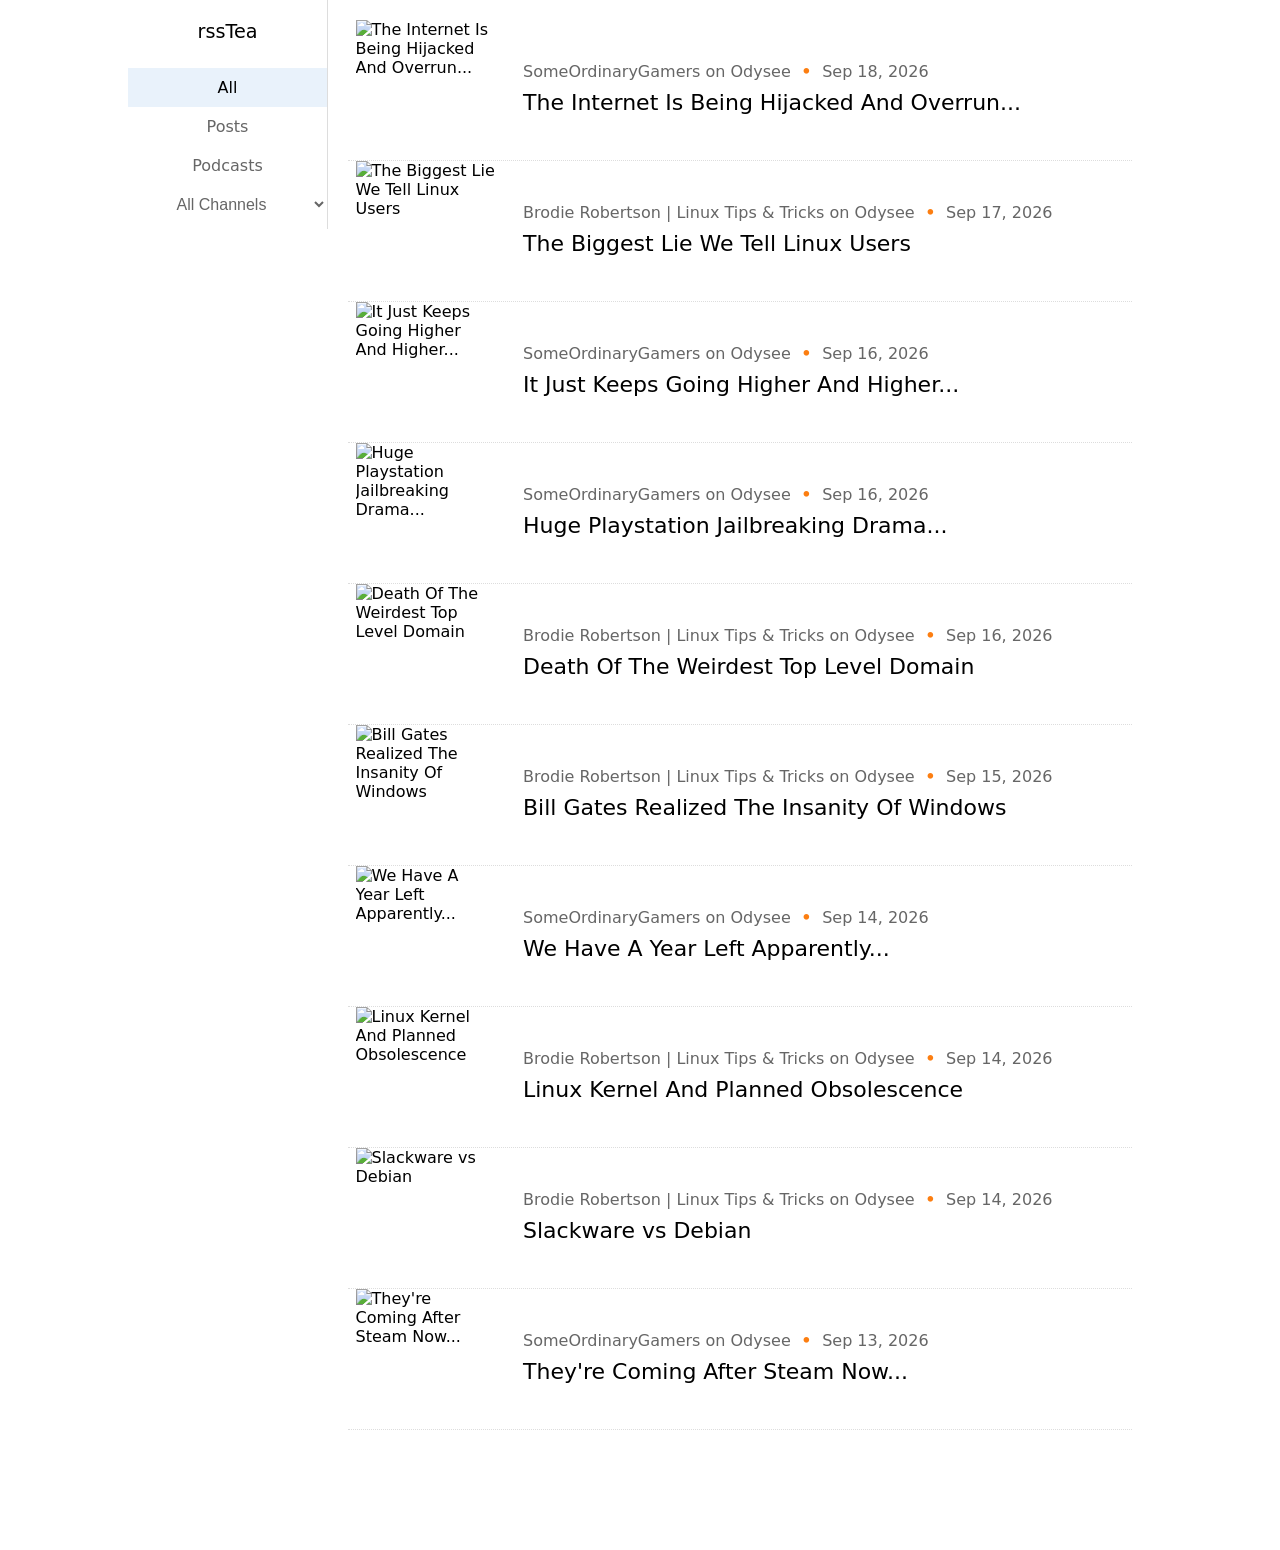
==== commit 5db34f73: "Updating the repository" ====
--- a/public/index.html
+++ b/public/index.html
@@ -18,38 +18,8 @@
 <span class="tab active">All</span>
 <span class="tab">Posts</span>
 <span class="tab">Podcasts</span>
-<select name="changechannel"><option value="All">All Channels</option><option value="Brodie Robertson">Brodie Robertson</option><option value="SomeOrdinaryGamers">SomeOrdinaryGamers</option><option value="SomeOrdinaryGamers on Odysee">SomeOrdinaryGamers on Odysee</option><option value="Brodie Robertson | Linux Tips & Tricks on Odysee">Brodie Robertson | Linux Tips & Tricks on Odysee</option></select></span></div>
+<select name="changechannel"><option value="All">All Channels</option><option value="SomeOrdinaryGamers on Odysee">SomeOrdinaryGamers on Odysee</option><option value="Brodie Robertson | Linux Tips & Tricks on Odysee">Brodie Robertson | Linux Tips & Tricks on Odysee</option></select></span></div>
 <div id="wrap">
-<div class="post" data-channel="Brodie Robertson" data-ts="1790443814" data-audio="0"><div class="leftpan"><img src="https://i1.ytimg.com/vi/8Z5Fx8Amis4/hqdefault.jpg" alt="KDE's Goals For The Future Of The Project"/ ></div><div class="rightpan"><div class="feedname"><span class="channel">Brodie Robertson</span> &bull; <span class="date">Sep 26, 2026</span></div>
-<h2><a href="https://www.youtube.com/watch?v=8Z5Fx8Amis4" target="_blank">KDE's Goals For The Future Of The Project</a></h2>
-</div></div>
-<div class="post" data-channel="SomeOrdinaryGamers" data-ts="1790375040" data-audio="0"><div class="leftpan"><img src="https://i4.ytimg.com/vi/ckTMAdIGNZE/hqdefault.jpg" alt="This Is Just Insulting..."/ ></div><div class="rightpan"><div class="feedname"><span class="channel">SomeOrdinaryGamers</span> &bull; <span class="date">Sep 25, 2026</span></div>
-<h2><a href="https://www.youtube.com/watch?v=ckTMAdIGNZE" target="_blank">This Is Just Insulting...</a></h2>
-</div></div>
-<div class="post" data-channel="SomeOrdinaryGamers" data-ts="1790292928" data-audio="0"><div class="leftpan"><img src="https://i1.ytimg.com/vi/tiq8wwoe4I0/hqdefault.jpg" alt="Discord Age Verification Is Finally Here..."/ ></div><div class="rightpan"><div class="feedname"><span class="channel">SomeOrdinaryGamers</span> &bull; <span class="date">Sep 24, 2026</span></div>
-<h2><a href="https://www.youtube.com/watch?v=tiq8wwoe4I0" target="_blank">Discord Age Verification Is Finally Here...</a></h2>
-</div></div>
-<div class="post" data-channel="Brodie Robertson" data-ts="1790271020" data-audio="0"><div class="leftpan"><img src="https://i2.ytimg.com/vi/EjUCeGmEFHU/hqdefault.jpg" alt="Intel Just Deleted There Bug Bounty Program"/ ></div><div class="rightpan"><div class="feedname"><span class="channel">Brodie Robertson</span> &bull; <span class="date">Sep 24, 2026</span></div>
-<h2><a href="https://www.youtube.com/watch?v=EjUCeGmEFHU" target="_blank">Intel Just Deleted There Bug Bounty Program</a></h2>
-</div></div>
-<div class="post" data-channel="SomeOrdinaryGamers" data-ts="1790208495" data-audio="0"><div class="leftpan"><img src="https://i4.ytimg.com/vi/O00LWy2l7Ks/hqdefault.jpg" alt="The FBI Responded..."/ ></div><div class="rightpan"><div class="feedname"><span class="channel">SomeOrdinaryGamers</span> &bull; <span class="date">Sep 24, 2026</span></div>
-<h2><a href="https://www.youtube.com/watch?v=O00LWy2l7Ks" target="_blank">The FBI Responded...</a></h2>
-</div></div>
-<div class="post" data-channel="Brodie Robertson" data-ts="1790184610" data-audio="0"><div class="leftpan"><img src="https://i3.ytimg.com/vi/2G44ZTTamuA/hqdefault.jpg" alt="Valve's Waydroid Fork Is Finally Open Source"/ ></div><div class="rightpan"><div class="feedname"><span class="channel">Brodie Robertson</span> &bull; <span class="date">Sep 23, 2026</span></div>
-<h2><a href="https://www.youtube.com/watch?v=2G44ZTTamuA" target="_blank">Valve's Waydroid Fork Is Finally Open Source</a></h2>
-</div></div>
-<div class="post" data-channel="SomeOrdinaryGamers" data-ts="1790119373" data-audio="0"><div class="leftpan"><img src="https://i4.ytimg.com/vi/KN15x2zTh5w/hqdefault.jpg" alt="THE FBI HAS BEEN HACKED"/ ></div><div class="rightpan"><div class="feedname"><span class="channel">SomeOrdinaryGamers</span> &bull; <span class="date">Sep 22, 2026</span></div>
-<h2><a href="https://www.youtube.com/watch?v=KN15x2zTh5w" target="_blank">THE FBI HAS BEEN HACKED</a></h2>
-</div></div>
-<div class="post" data-channel="Brodie Robertson" data-ts="1790098233" data-audio="0"><div class="leftpan"><img src="https://i3.ytimg.com/vi/j2wJLuDAYzE/hqdefault.jpg" alt="KDE's AI Policy Is Taking An Interesting Turn"/ ></div><div class="rightpan"><div class="feedname"><span class="channel">Brodie Robertson</span> &bull; <span class="date">Sep 22, 2026</span></div>
-<h2><a href="https://www.youtube.com/watch?v=j2wJLuDAYzE" target="_blank">KDE's AI Policy Is Taking An Interesting Turn</a></h2>
-</div></div>
-<div class="post" data-channel="SomeOrdinaryGamers" data-ts="1790037086" data-audio="0"><div class="leftpan"><img src="https://i3.ytimg.com/vi/FZUT43aulPw/hqdefault.jpg" alt="Rockstar Games Is Already Going After Modding Again..."/ ></div><div class="rightpan"><div class="feedname"><span class="channel">SomeOrdinaryGamers</span> &bull; <span class="date">Sep 22, 2026</span></div>
-<h2><a href="https://www.youtube.com/watch?v=FZUT43aulPw" target="_blank">Rockstar Games Is Already Going After Modding Again...</a></h2>
-</div></div>
-<div class="post" data-channel="Brodie Robertson" data-ts="1790011813" data-audio="0"><div class="leftpan"><img src="https://i2.ytimg.com/vi/EoqCAv9PVMA/hqdefault.jpg" alt="How Much Of The Linux Kernel Is Rust & AI"/ ></div><div class="rightpan"><div class="feedname"><span class="channel">Brodie Robertson</span> &bull; <span class="date">Sep 21, 2026</span></div>
-<h2><a href="https://www.youtube.com/watch?v=EoqCAv9PVMA" target="_blank">How Much Of The Linux Kernel Is Rust & AI</a></h2>
-</div></div>
 <div class="post" data-channel="SomeOrdinaryGamers on Odysee" data-ts="1789689600" data-audio="0"><div class="leftpan"><img src="https://thumbnails.lbry.com/ITfTBmbTCAs" alt="The Internet Is Being Hijacked And Overrun..."/ ></div><div class="rightpan"><div class="feedname"><span class="channel">SomeOrdinaryGamers on Odysee</span> &bull; <span class="date">Sep 18, 2026</span></div>
 <h2><a href="https://odysee.com/the-internet-is-being-hijacked-and:011f9fee34001617ec35cb67d615d7434dd342c9" target="_blank">The Internet Is Being Hijacked And Overrun...</a></h2>
 </div></div>
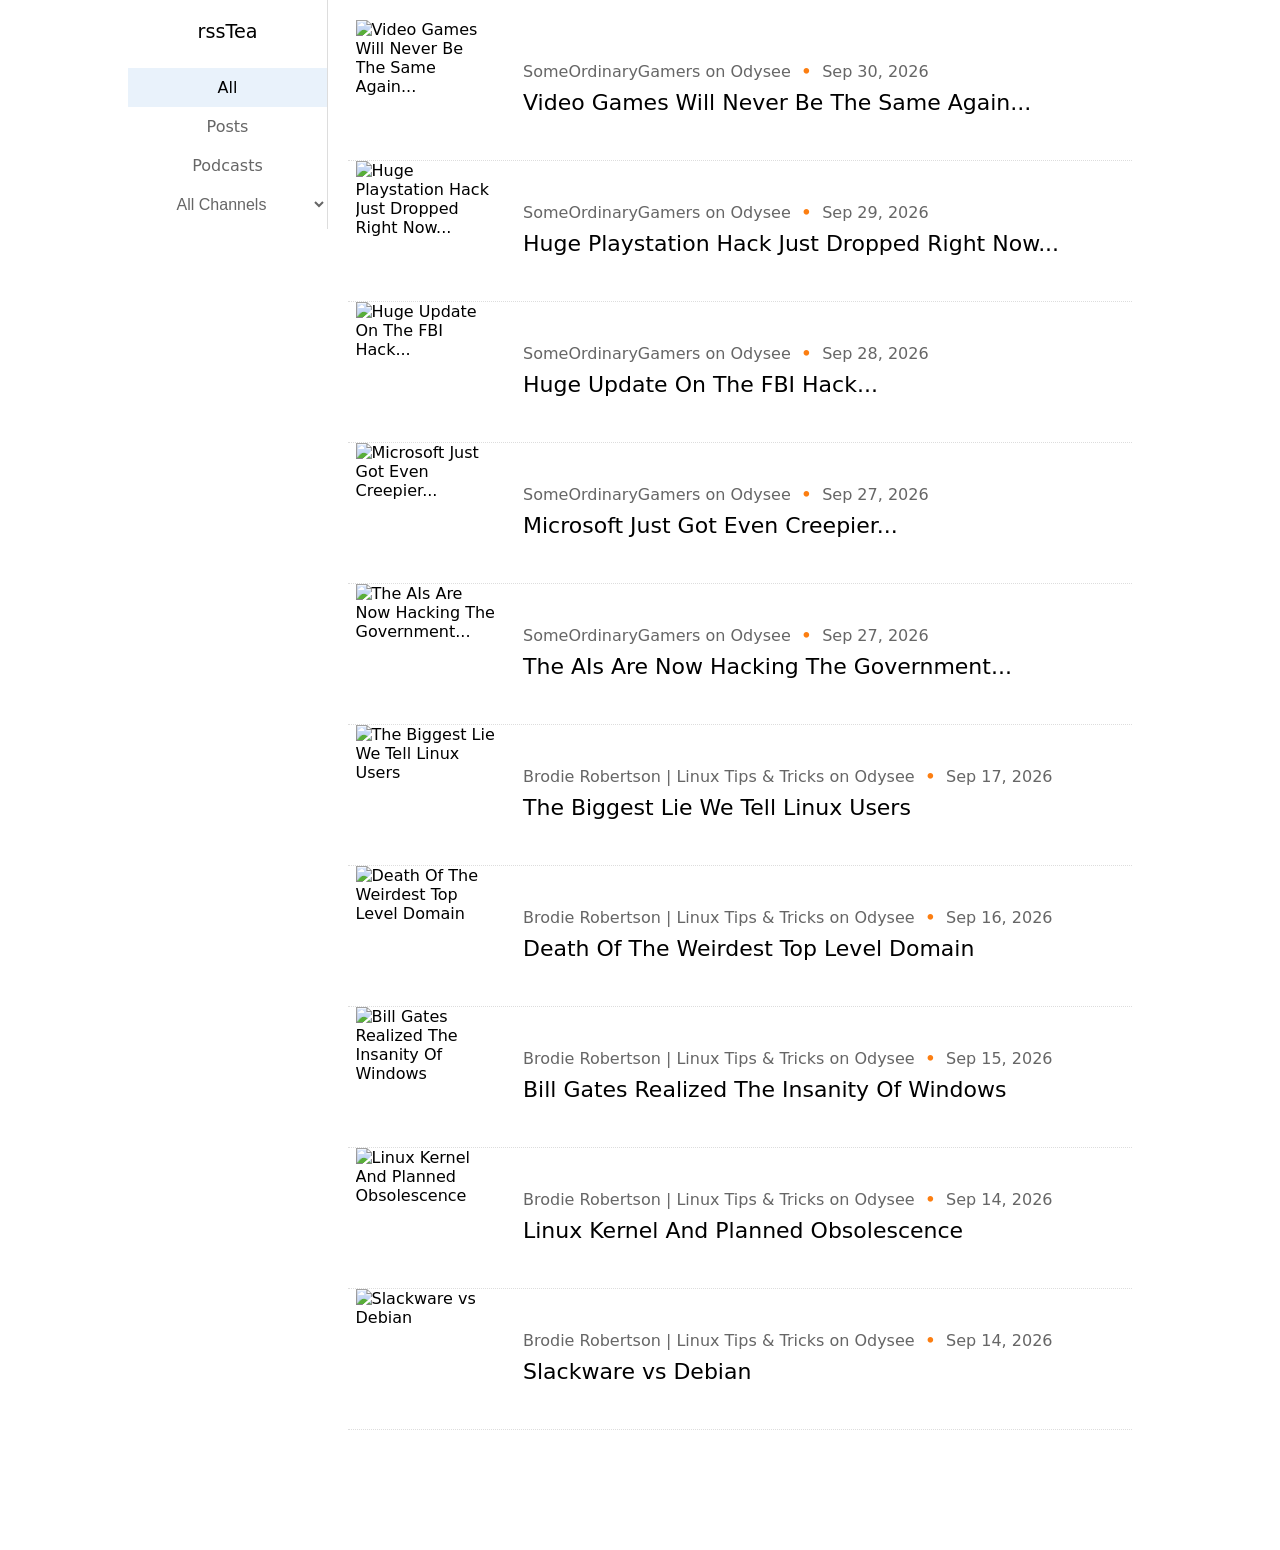
==== commit b81336d3: "Updating the repository" ====
--- a/public/index.html
+++ b/public/index.html
@@ -20,35 +20,35 @@
 <span class="tab">Podcasts</span>
 <select name="changechannel"><option value="All">All Channels</option><option value="SomeOrdinaryGamers on Odysee">SomeOrdinaryGamers on Odysee</option><option value="Brodie Robertson | Linux Tips & Tricks on Odysee">Brodie Robertson | Linux Tips & Tricks on Odysee</option></select></span></div>
 <div id="wrap">
-<div class="post" data-channel="SomeOrdinaryGamers on Odysee" data-ts="1789689600" data-audio="0"><div class="leftpan"><img src="https://thumbnails.lbry.com/ITfTBmbTCAs" alt="The Internet Is Being Hijacked And Overrun..."/ ></div><div class="rightpan"><div class="feedname"><span class="channel">SomeOrdinaryGamers on Odysee</span> &bull; <span class="date">Sep 18, 2026</span></div>
-<h2><a href="https://odysee.com/the-internet-is-being-hijacked-and:011f9fee34001617ec35cb67d615d7434dd342c9" target="_blank">The Internet Is Being Hijacked And Overrun...</a></h2>
+<div class="post" data-channel="SomeOrdinaryGamers on Odysee" data-ts="1790726400" data-audio="0"><div class="leftpan"><img src="https://thumbnails.lbry.com/PBIqutAA6nU" alt="Video Games Will Never Be The Same Again..."/ ></div><div class="rightpan"><div class="feedname"><span class="channel">SomeOrdinaryGamers on Odysee</span> &bull; <span class="date">Sep 30, 2026</span></div>
+<h2><a href="https://odysee.com/video-games-will-never-be-the-same:e070966859d68e7f11ad7664f501f2848e87985c" target="_blank">Video Games Will Never Be The Same Again...</a></h2>
+</div></div>
+<div class="post" data-channel="SomeOrdinaryGamers on Odysee" data-ts="1790640000" data-audio="0"><div class="leftpan"><img src="https://thumbnails.lbry.com/kZiXMyrM7MQ" alt="Huge Playstation Hack Just Dropped Right Now..."/ ></div><div class="rightpan"><div class="feedname"><span class="channel">SomeOrdinaryGamers on Odysee</span> &bull; <span class="date">Sep 29, 2026</span></div>
+<h2><a href="https://odysee.com/huge-playstation-hack-just-dropped-right:141f193d56c5f8059569389c399cc4c559e0ce06" target="_blank">Huge Playstation Hack Just Dropped Right Now...</a></h2>
+</div></div>
+<div class="post" data-channel="SomeOrdinaryGamers on Odysee" data-ts="1790553600" data-audio="0"><div class="leftpan"><img src="https://thumbnails.lbry.com/bU6Wt859XVo" alt="Huge Update On The FBI Hack..."/ ></div><div class="rightpan"><div class="feedname"><span class="channel">SomeOrdinaryGamers on Odysee</span> &bull; <span class="date">Sep 28, 2026</span></div>
+<h2><a href="https://odysee.com/huge-update-on-the-fbi-hack...:539a19cf545f11bcbcf2203ed6cb694941ead73e" target="_blank">Huge Update On The FBI Hack...</a></h2>
+</div></div>
+<div class="post" data-channel="SomeOrdinaryGamers on Odysee" data-ts="1790467200" data-audio="0"><div class="leftpan"><img src="https://thumbnails.lbry.com/HmFGneQPQAE" alt="Microsoft Just Got Even Creepier..."/ ></div><div class="rightpan"><div class="feedname"><span class="channel">SomeOrdinaryGamers on Odysee</span> &bull; <span class="date">Sep 27, 2026</span></div>
+<h2><a href="https://odysee.com/microsoft-just-got-even-creepier...:d39e3a0d4aff86e0765cde58090a191723e56b91" target="_blank">Microsoft Just Got Even Creepier...</a></h2>
+</div></div>
+<div class="post" data-channel="SomeOrdinaryGamers on Odysee" data-ts="1790467200" data-audio="0"><div class="leftpan"><img src="https://thumbnails.lbry.com/2ZMa55wHES8" alt="The AIs Are Now Hacking The Government..."/ ></div><div class="rightpan"><div class="feedname"><span class="channel">SomeOrdinaryGamers on Odysee</span> &bull; <span class="date">Sep 27, 2026</span></div>
+<h2><a href="https://odysee.com/the-ais-are-now-hacking-the:efdc023ad253df2d4a2acde8b5297ab041842fb8" target="_blank">The AIs Are Now Hacking The Government...</a></h2>
 </div></div>
 <div class="post" data-channel="Brodie Robertson | Linux Tips & Tricks on Odysee" data-ts="1789603200" data-audio="0"><div class="leftpan"><img src="https://thumbnails.lbry.com/9NTNW0egSsA" alt="The Biggest Lie We Tell Linux Users"/ ></div><div class="rightpan"><div class="feedname"><span class="channel">Brodie Robertson | Linux Tips & Tricks on Odysee</span> &bull; <span class="date">Sep 17, 2026</span></div>
 <h2><a href="https://odysee.com/the-biggest-lie-we-tell-linux-users:9f1ec3d2742483762e8dce28dc3a5a2f778bef41" target="_blank">The Biggest Lie We Tell Linux Users</a></h2>
 </div></div>
-<div class="post" data-channel="SomeOrdinaryGamers on Odysee" data-ts="1789516800" data-audio="0"><div class="leftpan"><img src="https://thumbnails.lbry.com/vbNfTQ0NG3c" alt="It Just Keeps Going Higher And Higher..."/ ></div><div class="rightpan"><div class="feedname"><span class="channel">SomeOrdinaryGamers on Odysee</span> &bull; <span class="date">Sep 16, 2026</span></div>
-<h2><a href="https://odysee.com/it-just-keeps-going-higher-and-higher...:437799fe68538622fc2902fc64fe0bf7c3b5ac85" target="_blank">It Just Keeps Going Higher And Higher...</a></h2>
-</div></div>
-<div class="post" data-channel="SomeOrdinaryGamers on Odysee" data-ts="1789516800" data-audio="0"><div class="leftpan"><img src="https://thumbnails.lbry.com/Jl_NKLauP1c" alt="Huge Playstation Jailbreaking Drama..."/ ></div><div class="rightpan"><div class="feedname"><span class="channel">SomeOrdinaryGamers on Odysee</span> &bull; <span class="date">Sep 16, 2026</span></div>
-<h2><a href="https://odysee.com/huge-playstation-jailbreaking-drama...:45f58a8f07ba9cb3f29f3c35bff64de2e223c2b4" target="_blank">Huge Playstation Jailbreaking Drama...</a></h2>
-</div></div>
 <div class="post" data-channel="Brodie Robertson | Linux Tips & Tricks on Odysee" data-ts="1789516800" data-audio="0"><div class="leftpan"><img src="https://thumbnails.lbry.com/0sa6EXQk1eY" alt="Death Of The Weirdest Top Level Domain"/ ></div><div class="rightpan"><div class="feedname"><span class="channel">Brodie Robertson | Linux Tips & Tricks on Odysee</span> &bull; <span class="date">Sep 16, 2026</span></div>
 <h2><a href="https://odysee.com/death-of-the-weirdest-top-level-domain:ec5ad0d524d6a6024630eec8b6c3cba98fee8e1d" target="_blank">Death Of The Weirdest Top Level Domain</a></h2>
 </div></div>
 <div class="post" data-channel="Brodie Robertson | Linux Tips & Tricks on Odysee" data-ts="1789430400" data-audio="0"><div class="leftpan"><img src="https://thumbnails.lbry.com/mvzRB9j0q9U" alt="Bill Gates Realized The Insanity Of Windows"/ ></div><div class="rightpan"><div class="feedname"><span class="channel">Brodie Robertson | Linux Tips & Tricks on Odysee</span> &bull; <span class="date">Sep 15, 2026</span></div>
 <h2><a href="https://odysee.com/bill-gates-realized-the-insanity-of:237c9cf4340c8cb6bc48c8a0defa988df2835c5f" target="_blank">Bill Gates Realized The Insanity Of Windows</a></h2>
 </div></div>
-<div class="post" data-channel="SomeOrdinaryGamers on Odysee" data-ts="1789344000" data-audio="0"><div class="leftpan"><img src="https://thumbnails.lbry.com/CaKhFmSSN14" alt="We Have A Year Left Apparently..."/ ></div><div class="rightpan"><div class="feedname"><span class="channel">SomeOrdinaryGamers on Odysee</span> &bull; <span class="date">Sep 14, 2026</span></div>
-<h2><a href="https://odysee.com/we-have-a-year-left-apparently...:2d12404b188a9a76aa0168637bbefbdf08ae6295" target="_blank">We Have A Year Left Apparently...</a></h2>
-</div></div>
 <div class="post" data-channel="Brodie Robertson | Linux Tips & Tricks on Odysee" data-ts="1789344000" data-audio="0"><div class="leftpan"><img src="https://thumbnails.lbry.com/k5L47tFUgtQ" alt="Linux Kernel And Planned Obsolescence"/ ></div><div class="rightpan"><div class="feedname"><span class="channel">Brodie Robertson | Linux Tips & Tricks on Odysee</span> &bull; <span class="date">Sep 14, 2026</span></div>
 <h2><a href="https://odysee.com/linux-kernel-and-planned-obsolescence:17c6b4c5a166c3975a316ada586ef856d1ec6e71" target="_blank">Linux Kernel And Planned Obsolescence</a></h2>
 </div></div>
 <div class="post" data-channel="Brodie Robertson | Linux Tips & Tricks on Odysee" data-ts="1789344000" data-audio="0"><div class="leftpan"><img src="https://thumbnails.lbry.com/_tNWPqT4qxI" alt="Slackware vs Debian"/ ></div><div class="rightpan"><div class="feedname"><span class="channel">Brodie Robertson | Linux Tips & Tricks on Odysee</span> &bull; <span class="date">Sep 14, 2026</span></div>
 <h2><a href="https://odysee.com/slackware-vs-debian:b92e0b0671a97048409e4f4159e11707baf36345" target="_blank">Slackware vs Debian</a></h2>
-</div></div>
-<div class="post" data-channel="SomeOrdinaryGamers on Odysee" data-ts="1789257600" data-audio="0"><div class="leftpan"><img src="https://thumbnails.lbry.com/DC8m5KGdc4s" alt="They're Coming After Steam Now..."/ ></div><div class="rightpan"><div class="feedname"><span class="channel">SomeOrdinaryGamers on Odysee</span> &bull; <span class="date">Sep 13, 2026</span></div>
-<h2><a href="https://odysee.com/they%27re-coming-after-steam-now...:809a89cf9012334b189b127a9663215f36d7bd79" target="_blank">They're Coming After Steam Now...</a></h2>
 </div></div>
 
 </div>
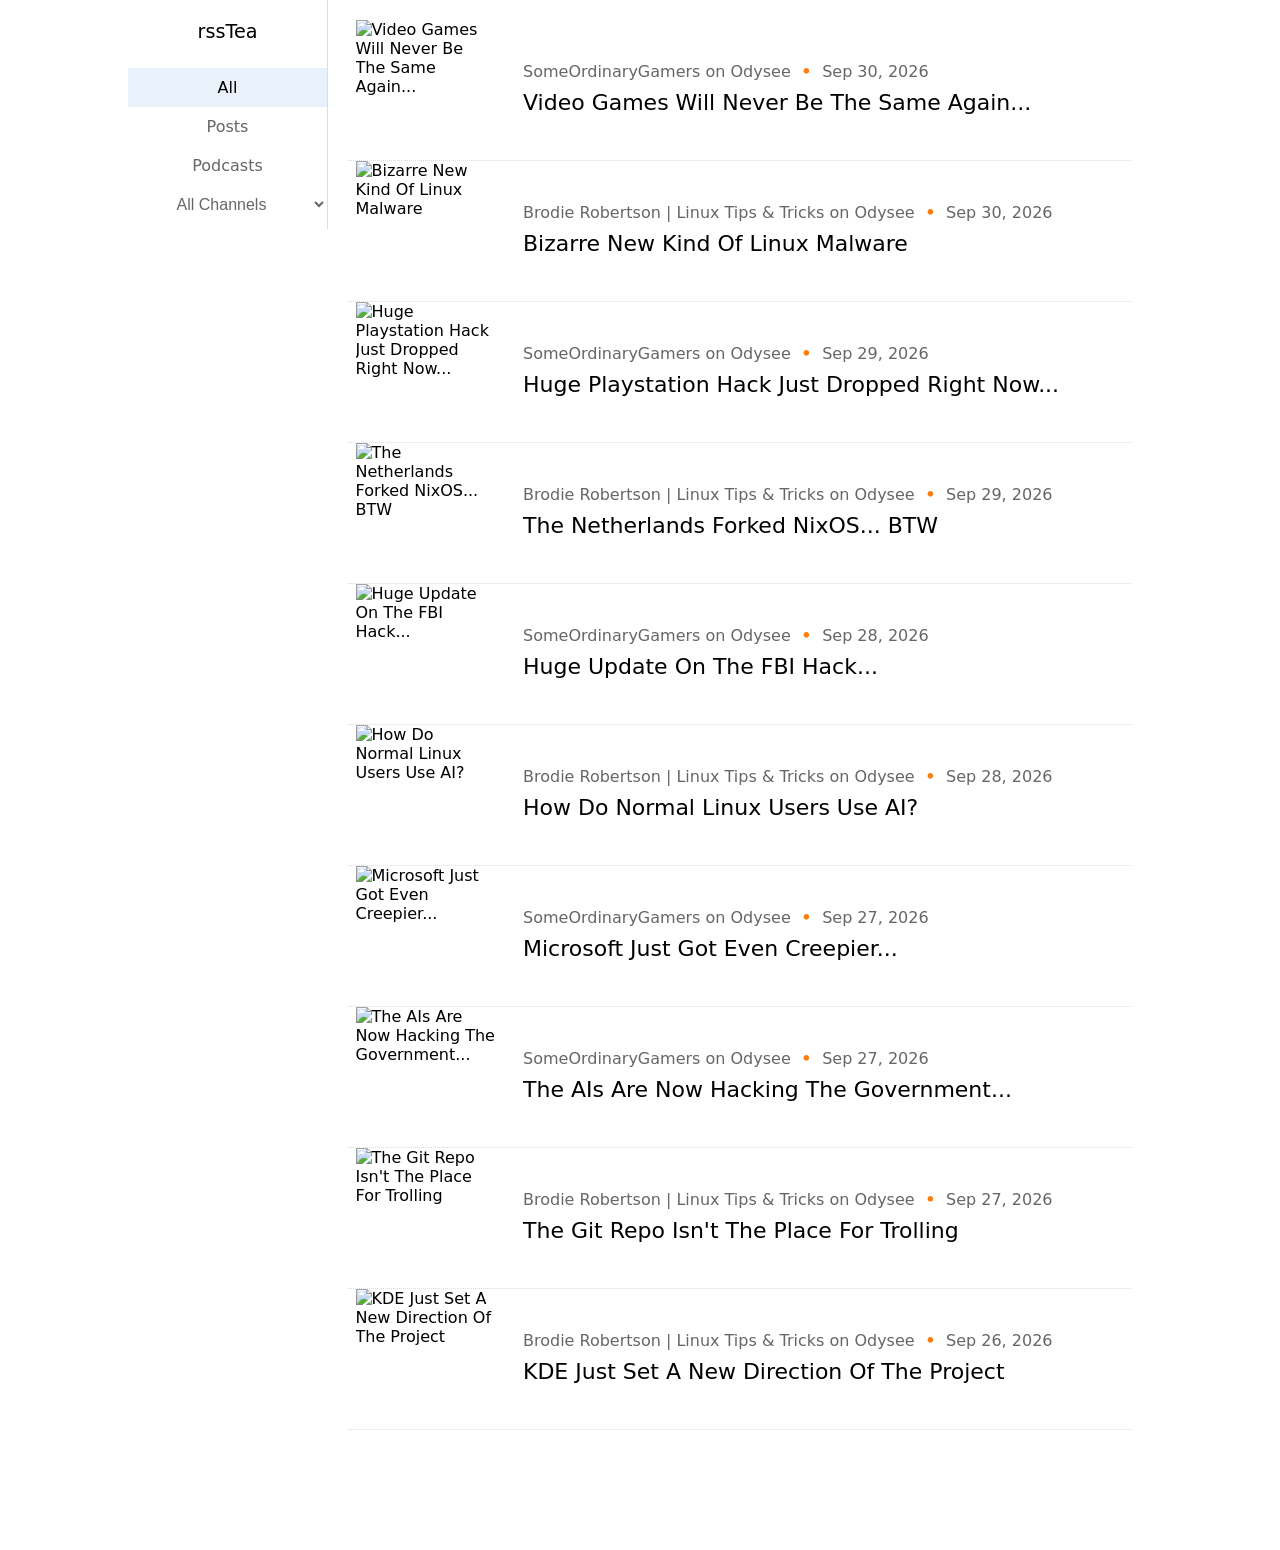
==== commit 61422fa6: "Updating the repository" ====
--- a/public/index.html
+++ b/public/index.html
@@ -23,32 +23,32 @@
 <div class="post" data-channel="SomeOrdinaryGamers on Odysee" data-ts="1790726400" data-audio="0"><div class="leftpan"><img src="https://thumbnails.lbry.com/PBIqutAA6nU" alt="Video Games Will Never Be The Same Again..."/ ></div><div class="rightpan"><div class="feedname"><span class="channel">SomeOrdinaryGamers on Odysee</span> &bull; <span class="date">Sep 30, 2026</span></div>
 <h2><a href="https://odysee.com/video-games-will-never-be-the-same:e070966859d68e7f11ad7664f501f2848e87985c" target="_blank">Video Games Will Never Be The Same Again...</a></h2>
 </div></div>
+<div class="post" data-channel="Brodie Robertson | Linux Tips & Tricks on Odysee" data-ts="1790726400" data-audio="0"><div class="leftpan"><img src="https://thumbnails.lbry.com/ySyC4zSeNDA" alt="Bizarre New Kind Of Linux Malware"/ ></div><div class="rightpan"><div class="feedname"><span class="channel">Brodie Robertson | Linux Tips & Tricks on Odysee</span> &bull; <span class="date">Sep 30, 2026</span></div>
+<h2><a href="https://odysee.com/bizarre-new-kind-of-linux-malware:0b869e939c4c6c829ab876346e654b14231c6bb0" target="_blank">Bizarre New Kind Of Linux Malware</a></h2>
+</div></div>
 <div class="post" data-channel="SomeOrdinaryGamers on Odysee" data-ts="1790640000" data-audio="0"><div class="leftpan"><img src="https://thumbnails.lbry.com/kZiXMyrM7MQ" alt="Huge Playstation Hack Just Dropped Right Now..."/ ></div><div class="rightpan"><div class="feedname"><span class="channel">SomeOrdinaryGamers on Odysee</span> &bull; <span class="date">Sep 29, 2026</span></div>
 <h2><a href="https://odysee.com/huge-playstation-hack-just-dropped-right:141f193d56c5f8059569389c399cc4c559e0ce06" target="_blank">Huge Playstation Hack Just Dropped Right Now...</a></h2>
 </div></div>
+<div class="post" data-channel="Brodie Robertson | Linux Tips & Tricks on Odysee" data-ts="1790640000" data-audio="0"><div class="leftpan"><img src="https://thumbnails.lbry.com/vXVreuC2hm8" alt="The Netherlands Forked NixOS... BTW"/ ></div><div class="rightpan"><div class="feedname"><span class="channel">Brodie Robertson | Linux Tips & Tricks on Odysee</span> &bull; <span class="date">Sep 29, 2026</span></div>
+<h2><a href="https://odysee.com/the-netherlands-forked-nixos...-btw:61697edfec2c9f563c9752569fc18ddb2253ed5b" target="_blank">The Netherlands Forked NixOS... BTW</a></h2>
+</div></div>
 <div class="post" data-channel="SomeOrdinaryGamers on Odysee" data-ts="1790553600" data-audio="0"><div class="leftpan"><img src="https://thumbnails.lbry.com/bU6Wt859XVo" alt="Huge Update On The FBI Hack..."/ ></div><div class="rightpan"><div class="feedname"><span class="channel">SomeOrdinaryGamers on Odysee</span> &bull; <span class="date">Sep 28, 2026</span></div>
 <h2><a href="https://odysee.com/huge-update-on-the-fbi-hack...:539a19cf545f11bcbcf2203ed6cb694941ead73e" target="_blank">Huge Update On The FBI Hack...</a></h2>
 </div></div>
+<div class="post" data-channel="Brodie Robertson | Linux Tips & Tricks on Odysee" data-ts="1790553600" data-audio="0"><div class="leftpan"><img src="https://thumbnails.lbry.com/5aff9qOTVgc" alt="How Do Normal Linux Users Use AI?"/ ></div><div class="rightpan"><div class="feedname"><span class="channel">Brodie Robertson | Linux Tips & Tricks on Odysee</span> &bull; <span class="date">Sep 28, 2026</span></div>
+<h2><a href="https://odysee.com/how-do-normal-linux-users-use-ai:ade1cb40fd27989c22fb4bdb41a8ad6d3024720d" target="_blank">How Do Normal Linux Users Use AI?</a></h2>
+</div></div>
 <div class="post" data-channel="SomeOrdinaryGamers on Odysee" data-ts="1790467200" data-audio="0"><div class="leftpan"><img src="https://thumbnails.lbry.com/HmFGneQPQAE" alt="Microsoft Just Got Even Creepier..."/ ></div><div class="rightpan"><div class="feedname"><span class="channel">SomeOrdinaryGamers on Odysee</span> &bull; <span class="date">Sep 27, 2026</span></div>
 <h2><a href="https://odysee.com/microsoft-just-got-even-creepier...:d39e3a0d4aff86e0765cde58090a191723e56b91" target="_blank">Microsoft Just Got Even Creepier...</a></h2>
 </div></div>
 <div class="post" data-channel="SomeOrdinaryGamers on Odysee" data-ts="1790467200" data-audio="0"><div class="leftpan"><img src="https://thumbnails.lbry.com/2ZMa55wHES8" alt="The AIs Are Now Hacking The Government..."/ ></div><div class="rightpan"><div class="feedname"><span class="channel">SomeOrdinaryGamers on Odysee</span> &bull; <span class="date">Sep 27, 2026</span></div>
 <h2><a href="https://odysee.com/the-ais-are-now-hacking-the:efdc023ad253df2d4a2acde8b5297ab041842fb8" target="_blank">The AIs Are Now Hacking The Government...</a></h2>
 </div></div>
-<div class="post" data-channel="Brodie Robertson | Linux Tips & Tricks on Odysee" data-ts="1789603200" data-audio="0"><div class="leftpan"><img src="https://thumbnails.lbry.com/9NTNW0egSsA" alt="The Biggest Lie We Tell Linux Users"/ ></div><div class="rightpan"><div class="feedname"><span class="channel">Brodie Robertson | Linux Tips & Tricks on Odysee</span> &bull; <span class="date">Sep 17, 2026</span></div>
-<h2><a href="https://odysee.com/the-biggest-lie-we-tell-linux-users:9f1ec3d2742483762e8dce28dc3a5a2f778bef41" target="_blank">The Biggest Lie We Tell Linux Users</a></h2>
-</div></div>
-<div class="post" data-channel="Brodie Robertson | Linux Tips & Tricks on Odysee" data-ts="1789516800" data-audio="0"><div class="leftpan"><img src="https://thumbnails.lbry.com/0sa6EXQk1eY" alt="Death Of The Weirdest Top Level Domain"/ ></div><div class="rightpan"><div class="feedname"><span class="channel">Brodie Robertson | Linux Tips & Tricks on Odysee</span> &bull; <span class="date">Sep 16, 2026</span></div>
-<h2><a href="https://odysee.com/death-of-the-weirdest-top-level-domain:ec5ad0d524d6a6024630eec8b6c3cba98fee8e1d" target="_blank">Death Of The Weirdest Top Level Domain</a></h2>
-</div></div>
-<div class="post" data-channel="Brodie Robertson | Linux Tips & Tricks on Odysee" data-ts="1789430400" data-audio="0"><div class="leftpan"><img src="https://thumbnails.lbry.com/mvzRB9j0q9U" alt="Bill Gates Realized The Insanity Of Windows"/ ></div><div class="rightpan"><div class="feedname"><span class="channel">Brodie Robertson | Linux Tips & Tricks on Odysee</span> &bull; <span class="date">Sep 15, 2026</span></div>
-<h2><a href="https://odysee.com/bill-gates-realized-the-insanity-of:237c9cf4340c8cb6bc48c8a0defa988df2835c5f" target="_blank">Bill Gates Realized The Insanity Of Windows</a></h2>
-</div></div>
-<div class="post" data-channel="Brodie Robertson | Linux Tips & Tricks on Odysee" data-ts="1789344000" data-audio="0"><div class="leftpan"><img src="https://thumbnails.lbry.com/k5L47tFUgtQ" alt="Linux Kernel And Planned Obsolescence"/ ></div><div class="rightpan"><div class="feedname"><span class="channel">Brodie Robertson | Linux Tips & Tricks on Odysee</span> &bull; <span class="date">Sep 14, 2026</span></div>
-<h2><a href="https://odysee.com/linux-kernel-and-planned-obsolescence:17c6b4c5a166c3975a316ada586ef856d1ec6e71" target="_blank">Linux Kernel And Planned Obsolescence</a></h2>
-</div></div>
-<div class="post" data-channel="Brodie Robertson | Linux Tips & Tricks on Odysee" data-ts="1789344000" data-audio="0"><div class="leftpan"><img src="https://thumbnails.lbry.com/_tNWPqT4qxI" alt="Slackware vs Debian"/ ></div><div class="rightpan"><div class="feedname"><span class="channel">Brodie Robertson | Linux Tips & Tricks on Odysee</span> &bull; <span class="date">Sep 14, 2026</span></div>
-<h2><a href="https://odysee.com/slackware-vs-debian:b92e0b0671a97048409e4f4159e11707baf36345" target="_blank">Slackware vs Debian</a></h2>
+<div class="post" data-channel="Brodie Robertson | Linux Tips & Tricks on Odysee" data-ts="1790467200" data-audio="0"><div class="leftpan"><img src="https://thumbnails.lbry.com/8GBTZRTUPWw" alt="The Git Repo Isn't The Place For Trolling"/ ></div><div class="rightpan"><div class="feedname"><span class="channel">Brodie Robertson | Linux Tips & Tricks on Odysee</span> &bull; <span class="date">Sep 27, 2026</span></div>
+<h2><a href="https://odysee.com/the-git-repo-isn%27t-the-place-for:5c7a4a555c4f35008a9cd4b997b6680eaab95231" target="_blank">The Git Repo Isn't The Place For Trolling</a></h2>
+</div></div>
+<div class="post" data-channel="Brodie Robertson | Linux Tips & Tricks on Odysee" data-ts="1790380800" data-audio="0"><div class="leftpan"><img src="https://thumbnails.lbry.com/8Z5Fx8Amis4" alt="KDE Just Set A New Direction Of The Project"/ ></div><div class="rightpan"><div class="feedname"><span class="channel">Brodie Robertson | Linux Tips & Tricks on Odysee</span> &bull; <span class="date">Sep 26, 2026</span></div>
+<h2><a href="https://odysee.com/kde-just-set-a-new-direction-of-the:ca120db7d6b129bd42b9a5984c4908108ede58ed" target="_blank">KDE Just Set A New Direction Of The Project</a></h2>
 </div></div>
 
 </div>
